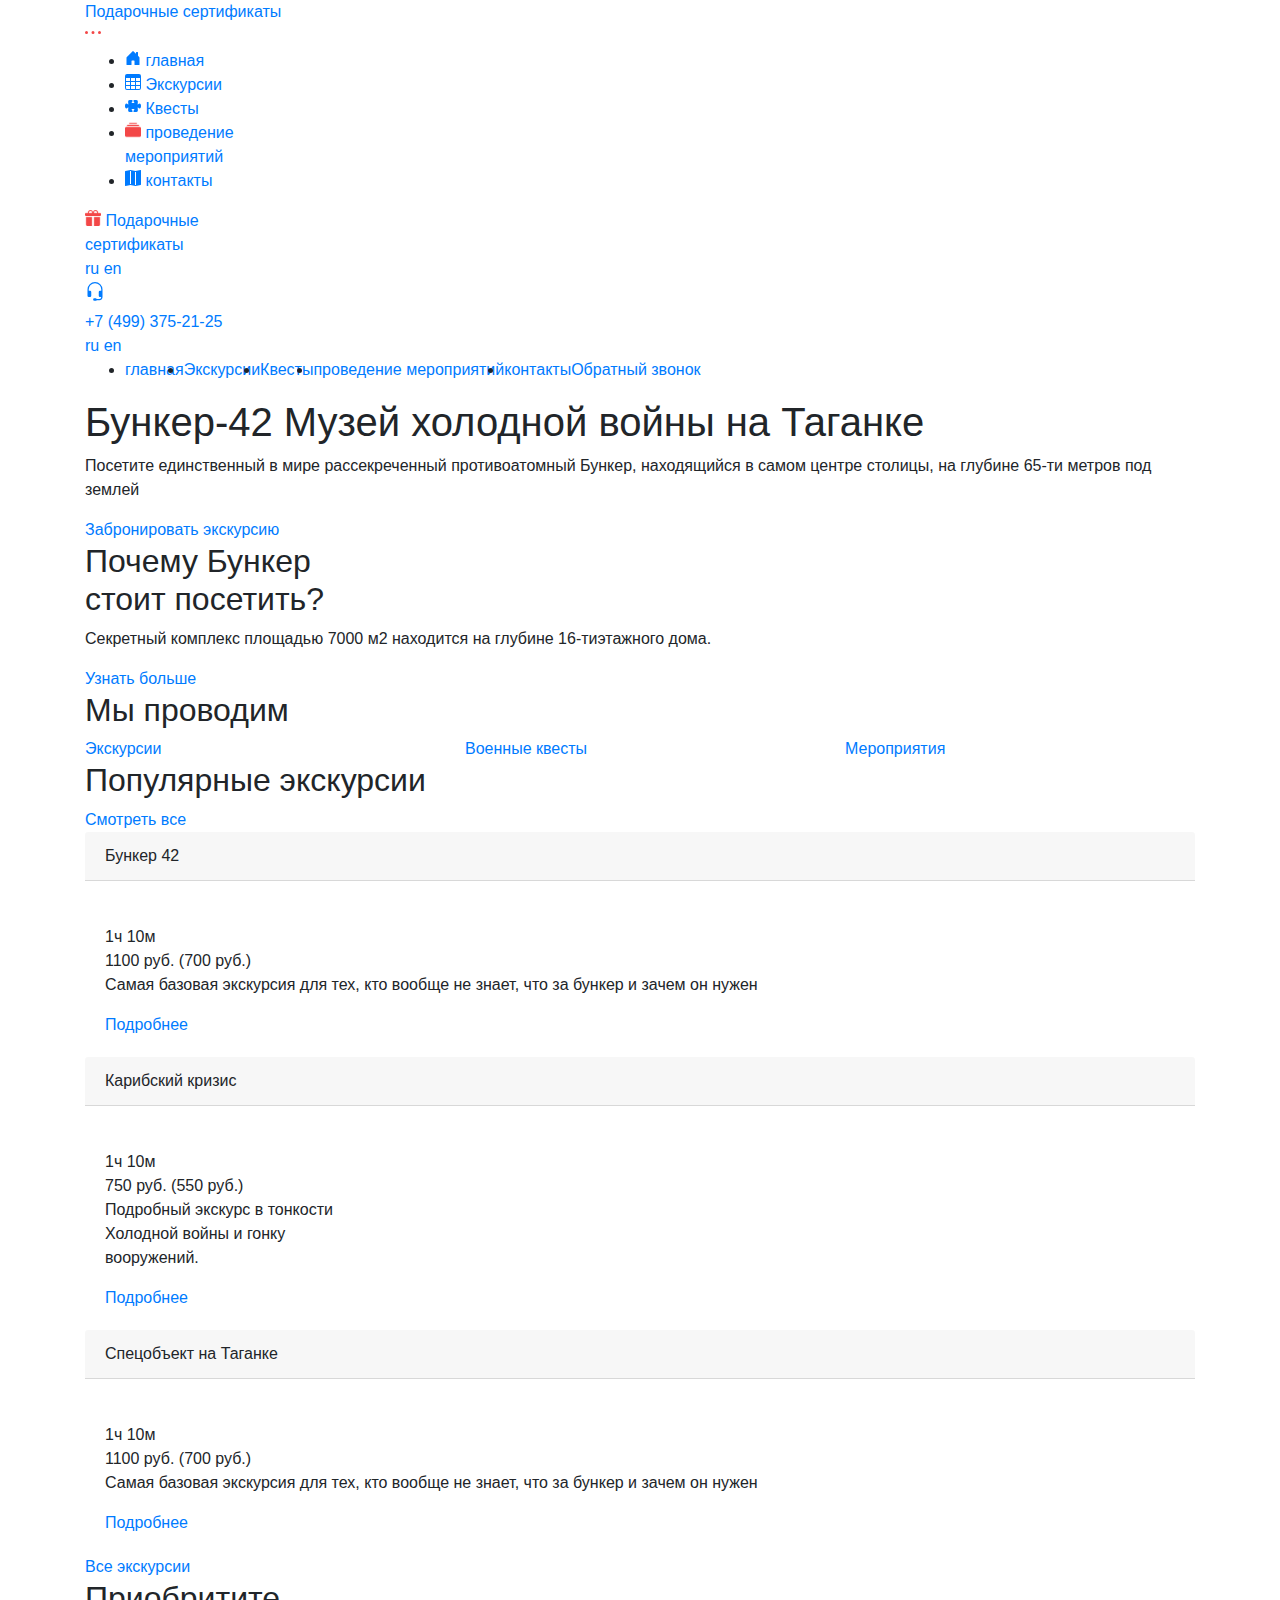
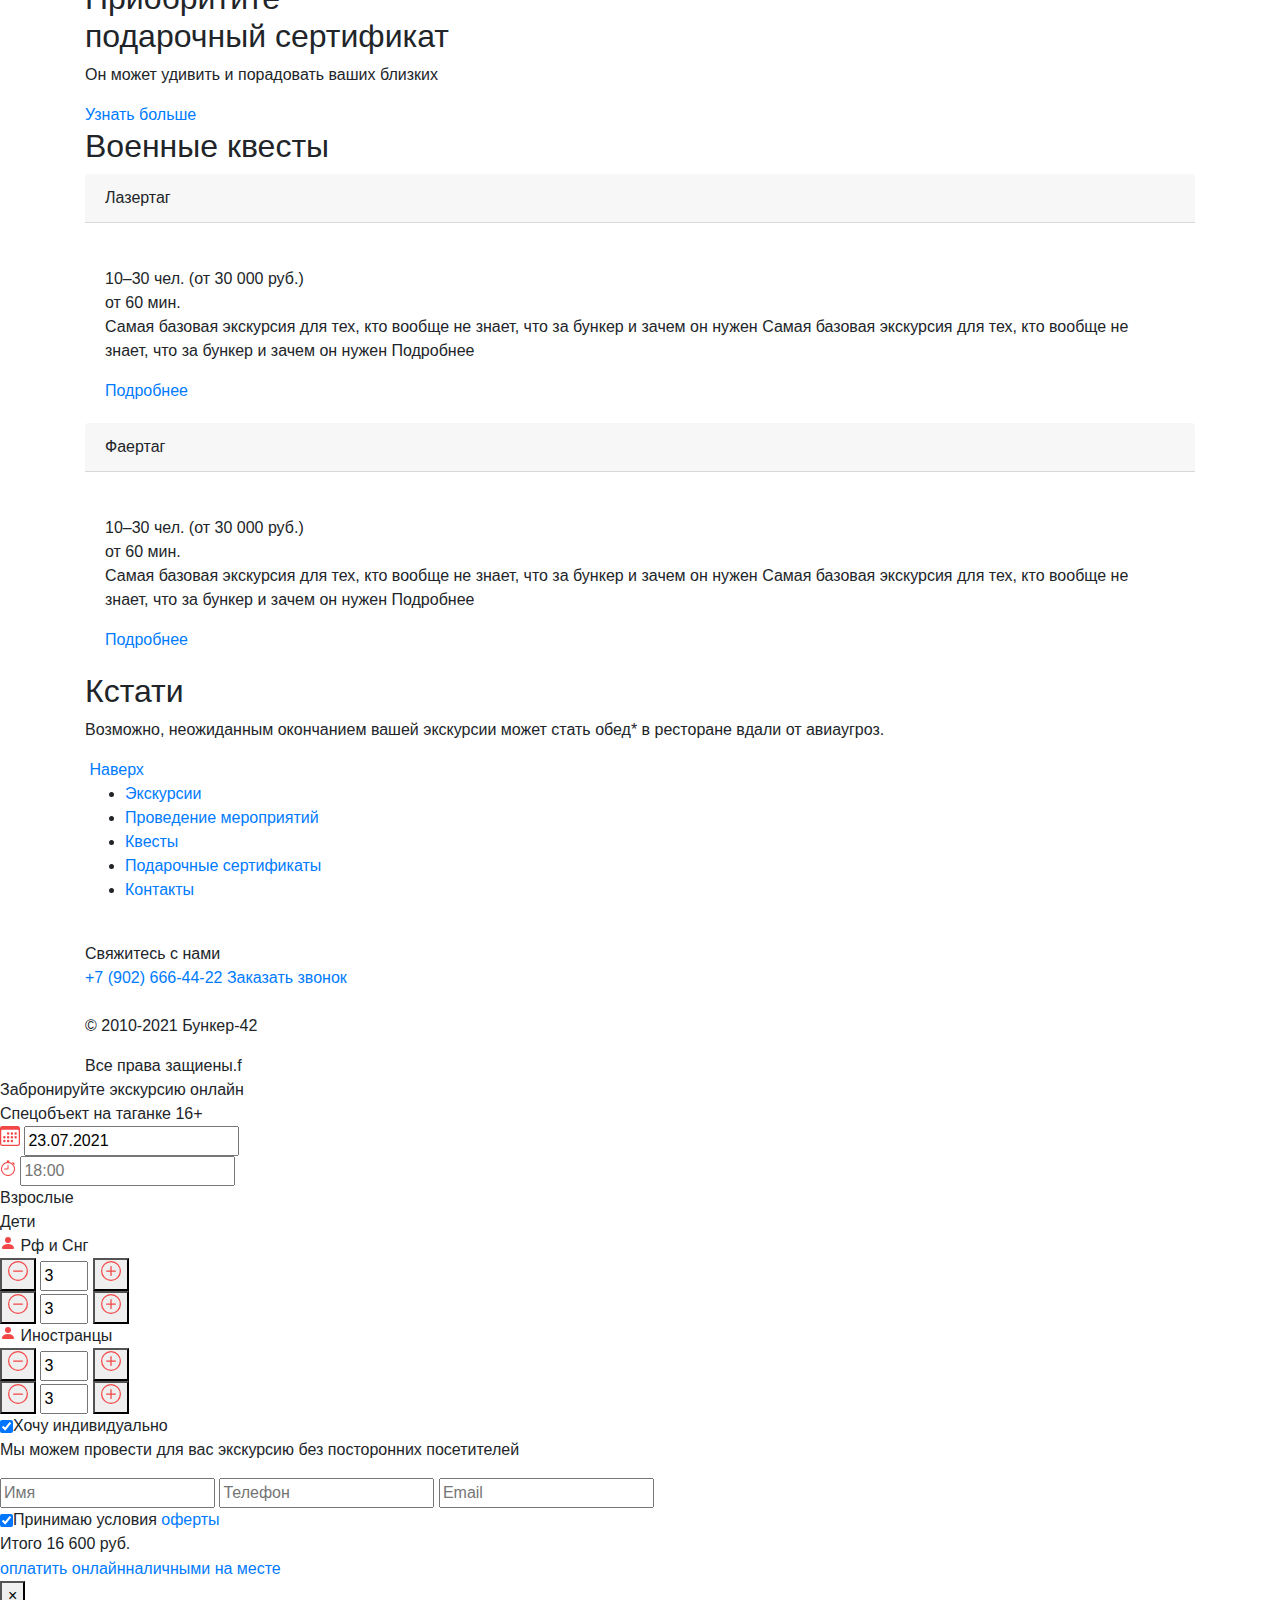
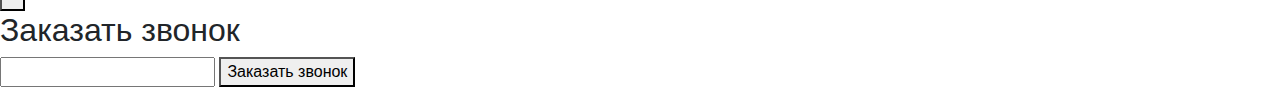
==== index.html @ a8602a24 "edit1" ====
<!doctype html>
<html lang="en">
<head>
    <meta charset="UTF-8">
    <meta name="viewport"
          content="width=device-width, user-scalable=no, initial-scale=1.0, maximum-scale=1.0, minimum-scale=1.0">
    <meta http-equiv="X-UA-Compatible" content="ie=edge">
    <title>Главная</title>
    <link rel="stylesheet" href="https://maxcdn.bootstrapcdn.com/bootstrap/4.0.0/css/bootstrap.min.css"
          integrity="sha384-Gn5384xqQ1aoWXA+058RXPxPg6fy4IWvTNh0E263XmFcJlSAwiGgFAW/dAiS6JXm" crossorigin="anonymous">
    <link rel="stylesheet" href="https://cdnjs.cloudflare.com/ajax/libs/slick-carousel/1.8.1/slick.min.css"
          integrity="sha512-yHknP1/AwR+yx26cB1y0cjvQUMvEa2PFzt1c9LlS4pRQ5NOTZFWbhBig+X9G9eYW/8m0/4OXNx8pxJ6z57x0dw=="
          crossorigin="anonymous"/>
    <link rel="stylesheet" href="https://cdnjs.cloudflare.com/ajax/libs/slick-carousel/1.8.1/slick-theme.min.css"
          integrity="sha512-17EgCFERpgZKcm0j0fEq1YCJuyAWdz9KUtv1EjVuaOz8pDnh/0nZxmU6BBXwaaxqoi9PQXnRWqlcDB027hgv9A=="
          crossorigin="anonymous"/>
    <link rel="stylesheet" href="https://cdnjs.cloudflare.com/ajax/libs/magnific-popup.js/1.0.0/magnific-popup.min.css"
          integrity="sha512-nIm/JGUwrzblLex/meoxJSPdAKQOe2bLhnrZ81g5Jbh519z8GFJIWu87WAhBH+RAyGbM4+U3S2h+kL5JoV6/wA=="
          crossorigin="anonymous"/>
    <link rel="stylesheet" href="assets/css/style.css">
    <link rel="stylesheet" href="assets/css/responsive.css">
    <link rel="preconnect" href="https://fonts.gstatic.com">
    <link href="https://fonts.googleapis.com/css2?family=Raleway:wght@200;300;400;500;600;700;800;900&display=swap"
          rel="stylesheet">
</head>
<body>
<header class="header">
    <div class="container">
        <div class="header-top">
            <a href="#" class="gift-cert">
                Подарочные сертификаты
            </a>
            <a href="#" class="logo">
                <img src="assets/images/logo.png" alt="">
            </a>
           <div class="right">
               <div class="burger-menu" id="burger-menu">
                   <div class="burger-menu_button">
                       <svg xmlns="http://www.w3.org/2000/svg" fill="#f34747" viewBox="0 0 16 16" width="16" height="18"><path d="M8 9a1.5 1.5 0 100-3 1.5 1.5 0 000 3zM1.5 9a1.5 1.5 0 100-3 1.5 1.5 0 000 3zm13 0a1.5 1.5 0 100-3 1.5 1.5 0 000 3z"></path></svg>
                   </div>
                   <nav class="burger-menu_nav">
                        <ul class="mobile-menu">
                            <li>
                                <a href="#">
                                    <svg xmlns="http://www.w3.org/2000/svg" width="16" height="16" fill="currentColor" class="bi bi-house-door-fill" viewBox="0 0 16 16">
                                        <path d="M6.5 14.5v-3.505c0-.245.25-.495.5-.495h2c.25 0 .5.25.5.5v3.5a.5.5 0 0 0 .5.5h4a.5.5 0 0 0 .5-.5v-7a.5.5 0 0 0-.146-.354L13 5.793V2.5a.5.5 0 0 0-.5-.5h-1a.5.5 0 0 0-.5.5v1.293L8.354 1.146a.5.5 0 0 0-.708 0l-6 6A.5.5 0 0 0 1.5 7.5v7a.5.5 0 0 0 .5.5h4a.5.5 0 0 0 .5-.5z"/>
                                    </svg>
                                    главная
                                </a>
                            </li>
                            <li>
                                <a href="#">
                                    <svg xmlns="http://www.w3.org/2000/svg" width="16" height="16" fill="currentColor" class="bi bi-table" viewBox="0 0 16 16">
                                        <path d="M0 2a2 2 0 0 1 2-2h12a2 2 0 0 1 2 2v12a2 2 0 0 1-2 2H2a2 2 0 0 1-2-2V2zm15 2h-4v3h4V4zm0 4h-4v3h4V8zm0 4h-4v3h3a1 1 0 0 0 1-1v-2zm-5 3v-3H6v3h4zm-5 0v-3H1v2a1 1 0 0 0 1 1h3zm-4-4h4V8H1v3zm0-4h4V4H1v3zm5-3v3h4V4H6zm4 4H6v3h4V8z"/>
                                    </svg>
                                    Экскурсии
                                </a>
                            </li>
                            <li>
                                <a href="#">
                                    <svg xmlns="http://www.w3.org/2000/svg" width="16" height="16" fill="currentColor" class="bi bi-puzzle-fill" viewBox="0 0 16 16">
                                        <path d="M3.112 3.645A1.5 1.5 0 0 1 4.605 2H7a.5.5 0 0 1 .5.5v.382c0 .696-.497 1.182-.872 1.469a.459.459 0 0 0-.115.118.113.113 0 0 0-.012.025L6.5 4.5v.003l.003.01c.004.01.014.028.036.053a.86.86 0 0 0 .27.194C7.09 4.9 7.51 5 8 5c.492 0 .912-.1 1.19-.24a.86.86 0 0 0 .271-.194.213.213 0 0 0 .036-.054l.003-.01v-.008a.112.112 0 0 0-.012-.025.459.459 0 0 0-.115-.118c-.375-.287-.872-.773-.872-1.469V2.5A.5.5 0 0 1 9 2h2.395a1.5 1.5 0 0 1 1.493 1.645L12.645 6.5h.237c.195 0 .42-.147.675-.48.21-.274.528-.52.943-.52.568 0 .947.447 1.154.862C15.877 6.807 16 7.387 16 8s-.123 1.193-.346 1.638c-.207.415-.586.862-1.154.862-.415 0-.733-.246-.943-.52-.255-.333-.48-.48-.675-.48h-.237l.243 2.855A1.5 1.5 0 0 1 11.395 14H9a.5.5 0 0 1-.5-.5v-.382c0-.696.497-1.182.872-1.469a.459.459 0 0 0 .115-.118.113.113 0 0 0 .012-.025L9.5 11.5v-.003l-.003-.01a.214.214 0 0 0-.036-.053.859.859 0 0 0-.27-.194C8.91 11.1 8.49 11 8 11c-.491 0-.912.1-1.19.24a.859.859 0 0 0-.271.194.214.214 0 0 0-.036.054l-.003.01v.002l.001.006a.113.113 0 0 0 .012.025c.016.027.05.068.115.118.375.287.872.773.872 1.469v.382a.5.5 0 0 1-.5.5H4.605a1.5 1.5 0 0 1-1.493-1.645L3.356 9.5h-.238c-.195 0-.42.147-.675.48-.21.274-.528.52-.943.52-.568 0-.947-.447-1.154-.862C.123 9.193 0 8.613 0 8s.123-1.193.346-1.638C.553 5.947.932 5.5 1.5 5.5c.415 0 .733.246.943.52.255.333.48.48.675.48h.238l-.244-2.855z"/>
                                    </svg>
                                    Квесты
                                </a>
                            </li>
                            <li>
                                <a href="#">
                                    <svg xmlns="http://www.w3.org/2000/svg" xmlns:xlink="http://www.w3.org/1999/xlink" width="16" height="16" viewBox="0 0 42 38">
                                        <image id="collection-fill" width="42" height="38" xlink:href="[data-uri]"/>
                                    </svg>
                                    проведение <br> мероприятий
                                </a>
                            </li>
                            <li>
                                <a href="#">
                                    <svg xmlns="http://www.w3.org/2000/svg" width="16" height="16" fill="currentColor" class="bi bi-map-fill" viewBox="0 0 16 16">
                                        <path fill-rule="evenodd" d="M16 .5a.5.5 0 0 0-.598-.49L10.5.99 5.598.01a.5.5 0 0 0-.196 0l-5 1A.5.5 0 0 0 0 1.5v14a.5.5 0 0 0 .598.49l4.902-.98 4.902.98a.502.502 0 0 0 .196 0l5-1A.5.5 0 0 0 16 14.5V.5zM5 14.09V1.11l.5-.1.5.1v12.98l-.402-.08a.498.498 0 0 0-.196 0L5 14.09zm5 .8V1.91l.402.08a.5.5 0 0 0 .196 0L11 1.91v12.98l-.5.1-.5-.1z"/>
                                    </svg>
                                    контакты
                                </a>
                            </li>
                        </ul>
                       <a href="#" class="gift-certificate">
                           <svg xmlns="http://www.w3.org/2000/svg" xmlns:xlink="http://www.w3.org/1999/xlink" width="16" height="16" viewBox="0 0 48 48">
                               <image id="gift-fill" width="48" height="48" xlink:href="[data-uri]"/>
                           </svg>
                           Подарочные <br> сертификаты
                       </a>
                       <div class="language">
                           <a href="#" class="active">ru</a>
                           <a href="#">en</a>
                       </div>
                   </nav>
                   <div class="burger-menu_overlay">
                   </div>
               </div>
               <a href="#" class="call">
                   <svg xmlns="http://www.w3.org/2000/svg" width="20" height="22" fill="currentColor" class="bi bi-headset" viewBox="0 0 16 16">
                       <path d="M8 1a5 5 0 0 0-5 5v1h1a1 1 0 0 1 1 1v3a1 1 0 0 1-1 1H3a1 1 0 0 1-1-1V6a6 6 0 1 1 12 0v6a2.5 2.5 0 0 1-2.5 2.5H9.366a1 1 0 0 1-.866.5h-1a1 1 0 1 1 0-2h1a1 1 0 0 1 .866.5H11.5A1.5 1.5 0 0 0 13 12h-1a1 1 0 0 1-1-1V8a1 1 0 0 1 1-1h1V6a5 5 0 0 0-5-5z"/>
                   </svg>
               </a>

           </div>
            <div class="right-pc">
                <a href="#" class="number">
                    +7 (499) 375-21-25
                </a>
                <div class="language">
                    <a href="#" class="active">ru</a>
                    <a href="#">en</a>
                </div>
            </div>
        </div>
    </div>
    <nav>
        <div class="container">
            <div class="nav-wrap d-flex">
                <ul class="nav-menu d-flex">
                    <li><a href="#"> главная</a></li>
                    <li><a href="#"> Экскурсии</a></li>
                    <li><a href="#"> Квесты</a></li>
                    <li><a href="#">  проведение мероприятий</a></li>
                    <li><a href="#">  контакты</a></li>
                </ul>
                <div class="call-me-box">
                    <a href="#callback" data-toggle="modal" class="call-me callback-popup">

                        Обратный звонок
                    </a>

                </div>
            </div>
        </div>
    </nav>
</header>
<main>
    <section id="home">
        <div class="container">
            <div class="home-box">
                <h1>
                    <span>
                        Бункер-42
                    </span>

                    Музей холодной войны на Таганке
                </h1>
                <p>Посетите единственный в мире рассекреченный противоатомный Бункер, находящийся в самом центре
                    столицы, на глубине 65-ти метров под землей
                </p>
                <a href="#booking-room" class="button popup-with-zoom-anim booking-popup">Забронировать экскурсию </a>
            </div>
        </div>
    </section>
    <section id="visiting" class="main-banner">
        <div class="container">
               <h2 class="section-title">
                   Почему Бункер <br> стоит посетить?
               </h2>
               <p>
                   Секретный комплекс площадью 7000 м2 находится на глубине 16-тиэтажного дома.
               </p>
               <a href="#">Узнать больше</a>
           </div>
        </div>
    </section>
    <section id="we-do">
        <div class="container">
            <h2 class="section-title">
                Мы проводим
            </h2>
            <div class="row">
                <div class="col-12 col-lg-4">
                    <a href="#" class="box">
                        <div class="title">
                            Экскурсии
                        </div>
                    </a>
                </div>
                <div class="col-12 col-lg-4">
                    <a href="#" class="box military-quests">
                        <div class="title">
                            Военные квесты
                        </div>
                    </a>
                </div>
                <div class="col-12 col-lg-4">
                    <a href="#" class="box meeting">
                        <div class="title">
                            Мероприятия
                        </div>
                    </a>
                </div>
            </div>
        </div>
    </section>
    <section id="popular">

        <div class="container">
            <div class="section-title-wrap">
                <h2 class="section-title">
                    Популярные экскурсии
                </h2>
                <a href="#">Смотреть все</a>
            </div>
            <div class="popular-slider">
                <div class="ex-card">
                    <div class="card-header">
                        <div class="title">Бункер 42</div>
                    </div>
                    <div class="card-body">
                        <div class="rating">
                            <img src="assets/images/star-fill.png" alt="">
                            <img src="assets/images/star-fill.png" alt="">
                            <img src="assets/images/star-fill.png" alt="">
                            <img src="assets/images/star-fill.png" alt="">
                            <img src="assets/images/star-half.png" alt="">
                        </div>
                        <div class="price-time">
                            <div class="time">1ч 10м</div>
                            <div class="price">1100 руб. (700 руб.)</div>
                        </div>
                        <p class="description">
                            Самая базовая экскурсия для тех,
                            кто вообще не знает,
                            что за бункер и зачем он нужен
                        </p>
                        <a href="#" class="more">Подробнее</a>
                    </div>
                </div>
                <div class="ex-card">
                    <div class="card-header">
                        <div class="title">Карибский кризис</div>
                    </div>
                    <div class="card-body">
                        <div class="rating">
                            <img src="assets/images/star-fill.png" alt="">
                            <img src="assets/images/star-fill.png" alt="">
                            <img src="assets/images/star-fill.png" alt="">
                            <img src="assets/images/star-half.png" alt="">
                        </div>
                        <div class="price-time">
                            <div class="time">1ч 10м</div>
                            <div class="price">750 руб. (550 руб.)</div>
                        </div>
                        <p class="description">
                            Подробный экскурс в тонкости <br> Холодной войны и гонку <br> вооружений.
                        </p>
                        <a href="#" class="more">Подробнее</a>
                    </div>
                </div>
                <div class="ex-card meetings"
                >
                    <div class="card-header">
                        <div class="title">Спецобъект на Таганке
                            </div>
                    </div>
                    <div class="card-body">
                        <div class="rating">
                            <img src="assets/images/star-fill.png" alt="">
                            <img src="assets/images/star-fill.png" alt="">
                            <img src="assets/images/star-fill.png" alt="">
                            <img src="assets/images/star-half.png" alt="">
                        </div>
                        <div class="price-time">
                            <div class="time">1ч 10м</div>
                            <div class="price">1100 руб. (700 руб.)</div>
                        </div>
                        <p class="description">
                            Самая базовая экскурсия для тех, кто вообще не знает, что за бункер и зачем он нужен
                        </p>
                        <a href="#" class="more">Подробнее</a>
                    </div>
                </div>
            </div>
            <a href="#" class="button2">Все экскурсии</a>
        </div>
    </section>
    <section id="gift-certificate" class="main-banner">
        <div class="container">
            <h2 class="section-title">
                Приобритите <br> подарочный сертификат
            </h2>
            <p>Он может удивить и порадовать ваших близких</p>
            <a href="#">Узнать больше</a>
        </div>
    </section>
    <section id="military-quests">
        <div class="container">
            <h2 class="section-title">
                Военные квесты
            </h2>
            <div class="card-row">
                <div class="ex-card">
                    <div class="card-header">
                        <div class="title">Лазертаг</div>
                    </div>
                    <div class="card-body">
                        <div class="rating">
                            <img src="assets/images/star-fill.png" alt="">
                            <img src="assets/images/star-fill.png" alt="">
                            <img src="assets/images/star-fill.png" alt="">
                            <img src="assets/images/star-fill.png" alt="">
                            <img src="assets/images/star-half.png" alt="">
                        </div>
                        <div class="price-time">
                            <div class="price">10–30 чел. (от 30 000 руб.)
                            </div>
                            <div class="time"> от 60 мин.</div>
                        </div>
                        <p class="description">
                            Самая базовая экскурсия для тех, кто вообще не знает, что за бункер и зачем он нужен Самая базовая экскурсия для тех, кто вообще не знает, что за бункер и зачем он нужен
                            Подробнее
                        </p>
                        <a href="#" class="more">Подробнее</a>
                    </div>
                </div>
                <div class="ex-card">
                    <div class="card-header firetag">
                        <div class="title">Фаертаг</div>
                    </div>
                    <div class="card-body">
                        <div class="rating">
                            <img src="assets/images/star-fill.png" alt="">
                            <img src="assets/images/star-fill.png" alt="">
                            <img src="assets/images/star-fill.png" alt="">
                            <img src="assets/images/star-fill.png" alt="">
                            <img src="assets/images/star-half.png" alt="">
                        </div>
                        <div class="price-time">
                            <div class="price">10–30 чел. (от 30 000 руб.)
                            </div>
                            <div class="time"> от 60 мин.</div>
                        </div>
                        <p class="description">
                            Самая базовая экскурсия для тех, кто вообще не знает, что за бункер и зачем он нужен Самая базовая экскурсия для тех, кто вообще не знает, что за бункер и зачем он нужен
                            Подробнее
                        </p>
                        <a href="#" class="more">Подробнее</a>
                    </div>
                </div>
            </div>
        </div>
    </section>
    <section id="by-the-way" class="main-banner">
        <div class="container">
            <div class=" banner-parallax-two"></div>
            <h2 class="section-title">
                Кстати
            </h2>
            <p>Возможно, неожиданным окончанием вашей экскурсии может стать обед*
                в ресторане вдали от авиаугроз. </p>
        </div>
    </section>
</main>

<footer>
    <div class="container">
        <div class="footer-top">
            <div class="logo-box">
                <a href="#" class="logo">
                    <img src="assets/images/footer-logo.png" alt="">
                </a>
                <a href="#" class="scrool-top">Наверх</a>
            </div>
        </div>
            <div class="footer-center">
                <ul class="footer-nav">
                    <li><a href="#">Экскурсии</a></li>
                    <li><a href="#">Проведение мероприятий</a></li>
                    <li><a href="#">Квесты</a></li>
                    <li><a href="#">Подарочные сертификаты</a></li>
                    <li><a href="#">Контакты</a></li>
                </ul>
                <div class="payments">
                    <img src="assets/images/payments.png" alt="">
                </div>
                <div class="contacts">
                    <div class="title">Свяжитесь с нами</div>
                    <div class="number-box">
                        <a href="#">+7 (902) 666-44-22</a>
                        <a href="#">Заказать звонок</a>
                    </div>
                </div>
            </div>
        <div class="copyright">
            <img src="assets/images/visota.png" alt="">
            <div class="text">
                <p>© 2010-2021 Бункер-42 </p>
                <span>Все права защиены.f</span>
            </div>
        </div>
    </div>
</footer>

<div id="booking-room" class="   white-popup-block mfp-hide">
    <div class="section-title">Забронируйте экскурсию онлайн</div>
    <div class="popup-body">
       <div class="details">
           <div class="select">
               <input class="select__input" type="hidden" name="" value="Мячково">
               <div class="select__head">Спецобъект на таганке 16+

               </div>
               <ul class="select__list" style="display: none;">
                   <li class="select__item">Спецобъект на таганке 16+
                   </li>
                   <li class="select__item">Спецобъект на таганке 16+ 2</li>
               </ul>
           </div>
           <div class="time-date">
               <div class="date-box">
                   <svg xmlns="http://www.w3.org/2000/svg" width="20" height="20" fill=" #f34747" class="bi bi-calendar3" viewBox="0 0 16 16">
                       <path d="M14 0H2a2 2 0 0 0-2 2v12a2 2 0 0 0 2 2h12a2 2 0 0 0 2-2V2a2 2 0 0 0-2-2zM1 3.857C1 3.384 1.448 3 2 3h12c.552 0 1 .384 1 .857v10.286c0 .473-.448.857-1 .857H2c-.552 0-1-.384-1-.857V3.857z"/>
                       <path d="M6.5 7a1 1 0 1 0 0-2 1 1 0 0 0 0 2zm3 0a1 1 0 1 0 0-2 1 1 0 0 0 0 2zm3 0a1 1 0 1 0 0-2 1 1 0 0 0 0 2zm-9 3a1 1 0 1 0 0-2 1 1 0 0 0 0 2zm3 0a1 1 0 1 0 0-2 1 1 0 0 0 0 2zm3 0a1 1 0 1 0 0-2 1 1 0 0 0 0 2zm3 0a1 1 0 1 0 0-2 1 1 0 0 0 0 2zm-9 3a1 1 0 1 0 0-2 1 1 0 0 0 0 2zm3 0a1 1 0 1 0 0-2 1 1 0 0 0 0 2zm3 0a1 1 0 1 0 0-2 1 1 0 0 0 0 2z"/>
                   </svg>
                   <input type='text' class='datepicker-here' value="23.07.2021" />
               </div>
               <div class="time-box">
                   <svg xmlns="http://www.w3.org/2000/svg" width="16" height="16" fill="#f34747" class="bi bi-stopwatch" viewBox="0 0 16 16">
                       <path d="M8.5 5.6a.5.5 0 1 0-1 0v2.9h-3a.5.5 0 0 0 0 1H8a.5.5 0 0 0 .5-.5V5.6z"/>
                       <path d="M6.5 1A.5.5 0 0 1 7 .5h2a.5.5 0 0 1 0 1v.57c1.36.196 2.594.78 3.584 1.64a.715.715 0 0 1 .012-.013l.354-.354-.354-.353a.5.5 0 0 1 .707-.708l1.414 1.415a.5.5 0 1 1-.707.707l-.353-.354-.354.354a.512.512 0 0 1-.013.012A7 7 0 1 1 7 2.071V1.5a.5.5 0 0 1-.5-.5zM8 3a6 6 0 1 0 .001 12A6 6 0 0 0 8 3z"/>
                   </svg>
                   <input type="text" placeholder="18:00">
               </div>
           </div>

           <div class="people">
               <div class="people-category">
                   <div class="title"></div>
                   <div class="title">Взрослые</div>
                   <div class="title">Дети</div>
               </div>
               <div class="people-box">
                   <div class="name">
                       <svg xmlns="http://www.w3.org/2000/svg" width="16" height="16" fill=" #f34747" class="bi bi-person-fill" viewBox="0 0 16 16">
                           <path d="M3 14s-1 0-1-1 1-4 6-4 6 3 6 4-1 1-1 1H3zm5-6a3 3 0 1 0 0-6 3 3 0 0 0 0 6z"/>
                       </svg>
                       Рф и Снг
                   </div>
                   <div class="quantity_inner">
                       <button class="bt_minus">
                           <svg xmlns="http://www.w3.org/2000/svg" width="20" height="20" fill="#f34747" class="bi bi-dash-circle" viewBox="0 0 16 16">
                               <path d="M8 15A7 7 0 1 1 8 1a7 7 0 0 1 0 14zm0 1A8 8 0 1 0 8 0a8 8 0 0 0 0 16z"/>
                               <path d="M4 8a.5.5 0 0 1 .5-.5h7a.5.5 0 0 1 0 1h-7A.5.5 0 0 1 4 8z"/>
                           </svg>
                       </button>
                       <input type="text" value="3" size="2" class="quantity" data-max-count="20" />
                       <button class="bt_plus">
                           <svg xmlns="http://www.w3.org/2000/svg" width="20" height="20" fill="#f34747" class="bi bi-plus-circle" viewBox="0 0 16 16">
                               <path d="M8 15A7 7 0 1 1 8 1a7 7 0 0 1 0 14zm0 1A8 8 0 1 0 8 0a8 8 0 0 0 0 16z"/>
                               <path d="M8 4a.5.5 0 0 1 .5.5v3h3a.5.5 0 0 1 0 1h-3v3a.5.5 0 0 1-1 0v-3h-3a.5.5 0 0 1 0-1h3v-3A.5.5 0 0 1 8 4z"/>
                           </svg>
                       </button>
                   </div>
                   <div class="quantity_inner">
                       <button class="bt_minus">
                           <svg xmlns="http://www.w3.org/2000/svg" width="20" height="20" fill="#f34747" class="bi bi-dash-circle" viewBox="0 0 16 16">
                               <path d="M8 15A7 7 0 1 1 8 1a7 7 0 0 1 0 14zm0 1A8 8 0 1 0 8 0a8 8 0 0 0 0 16z"/>
                               <path d="M4 8a.5.5 0 0 1 .5-.5h7a.5.5 0 0 1 0 1h-7A.5.5 0 0 1 4 8z"/>
                           </svg>
                       </button>
                       <input type="text" value="3" size="2" class="quantity" data-max-count="20" />
                       <button class="bt_plus">
                           <svg xmlns="http://www.w3.org/2000/svg" width="20" height="20" fill="#f34747" class="bi bi-plus-circle" viewBox="0 0 16 16">
                               <path d="M8 15A7 7 0 1 1 8 1a7 7 0 0 1 0 14zm0 1A8 8 0 1 0 8 0a8 8 0 0 0 0 16z"/>
                               <path d="M8 4a.5.5 0 0 1 .5.5v3h3a.5.5 0 0 1 0 1h-3v3a.5.5 0 0 1-1 0v-3h-3a.5.5 0 0 1 0-1h3v-3A.5.5 0 0 1 8 4z"/>
                           </svg>
                       </button>
                   </div>
               </div>
               <div class="people-box">
                   <div class="name">
                       <svg xmlns="http://www.w3.org/2000/svg" width="16" height="16" fill=" #f34747" class="bi bi-person-fill" viewBox="0 0 16 16">
                           <path d="M3 14s-1 0-1-1 1-4 6-4 6 3 6 4-1 1-1 1H3zm5-6a3 3 0 1 0 0-6 3 3 0 0 0 0 6z"/>
                       </svg>
                       Иностранцы
                   </div>
                   <div class="quantity_inner">
                       <button class="bt_minus">
                           <svg xmlns="http://www.w3.org/2000/svg" width="20" height="20" fill="#f34747" class="bi bi-dash-circle" viewBox="0 0 16 16">
                               <path d="M8 15A7 7 0 1 1 8 1a7 7 0 0 1 0 14zm0 1A8 8 0 1 0 8 0a8 8 0 0 0 0 16z"/>
                               <path d="M4 8a.5.5 0 0 1 .5-.5h7a.5.5 0 0 1 0 1h-7A.5.5 0 0 1 4 8z"/>
                           </svg>
                       </button>
                       <input type="text" value="3" size="2" class="quantity" data-max-count="20" />
                       <button class="bt_plus">
                           <svg xmlns="http://www.w3.org/2000/svg" width="20" height="20" fill="#f34747" class="bi bi-plus-circle" viewBox="0 0 16 16">
                               <path d="M8 15A7 7 0 1 1 8 1a7 7 0 0 1 0 14zm0 1A8 8 0 1 0 8 0a8 8 0 0 0 0 16z"/>
                               <path d="M8 4a.5.5 0 0 1 .5.5v3h3a.5.5 0 0 1 0 1h-3v3a.5.5 0 0 1-1 0v-3h-3a.5.5 0 0 1 0-1h3v-3A.5.5 0 0 1 8 4z"/>
                           </svg>
                       </button>
                   </div>
                   <div class="quantity_inner">
                       <button class="bt_minus">
                           <svg xmlns="http://www.w3.org/2000/svg" width="20" height="20" fill="#f34747" class="bi bi-dash-circle" viewBox="0 0 16 16">
                               <path d="M8 15A7 7 0 1 1 8 1a7 7 0 0 1 0 14zm0 1A8 8 0 1 0 8 0a8 8 0 0 0 0 16z"/>
                               <path d="M4 8a.5.5 0 0 1 .5-.5h7a.5.5 0 0 1 0 1h-7A.5.5 0 0 1 4 8z"/>
                           </svg>
                       </button>
                       <input type="text" value="3" size="2" class="quantity" data-max-count="20" />
                       <button class="bt_plus">
                           <svg xmlns="http://www.w3.org/2000/svg" width="20" height="20" fill="#f34747" class="bi bi-plus-circle" viewBox="0 0 16 16">
                               <path d="M8 15A7 7 0 1 1 8 1a7 7 0 0 1 0 14zm0 1A8 8 0 1 0 8 0a8 8 0 0 0 0 16z"/>
                               <path d="M8 4a.5.5 0 0 1 .5.5v3h3a.5.5 0 0 1 0 1h-3v3a.5.5 0 0 1-1 0v-3h-3a.5.5 0 0 1 0-1h3v-3A.5.5 0 0 1 8 4z"/>
                           </svg>
                       </button>
                   </div>
               </div>
           </div>
           <div class="individual">
               <div class="checkbox-wrap d-flex align-items-center">
                   <input type="checkbox" id="check1" class="checkbox" checked>
                   <span class="checkbox-toggle">
                                            </span>
                    <div class="label">Хочу индивидуально</div>
               </div>
               <p class="subtitle">Мы можем провести для вас экскурсию без посторонних посетителей</p>
           </div>
       </div>
        <div class="contacts">
            <form action="">
                <input class="contacts_input" type="text" name="name" placeholder="Имя">
                <input class="contacts_input" type="tel" name="name" placeholder="Телефон">
                <input class="contacts_input" type="email" name="name" placeholder="Email">
                <div class="individual  checkbox-box">
                    <div class="checkbox-wrap d-flex align-items-center">
                        <input type="checkbox" id="check2" class="checkbox" checked>
                        <span class="checkbox-toggle">
                                            </span>
                        <div class="label">Принимаю условия <a href="#">оферты</a></div>
                    </div>
                </div>
                <div class="price">
                    Итого <span>16 600</span> руб.
                </div>
                <div class="btn-group">
                    <a href="#" class="button">оплатить онлайн</a>
                    <a href="#" class="button">наличными на месте</a>
                </div>
            </form>
        </div>

    </div>
    <button title="Close (Esc)" type="button" class="mfp-close">×</button>
    <div class="after"></div>
</div>
<div id="callback" class="callback-form">
    <h2 class="section-title">Заказать звонок</h2>
    <form action=""><input type="tel" placeholder="">
        <button class="button">Заказать звонок</button></form>
</div>
<script src="https://code.jquery.com/jquery-3.6.0.js" integrity="sha256-H+K7U5CnXl1h5ywQfKtSj8PCmoN9aaq30gDh27Xc0jk="
        crossorigin="anonymous"></script>
<script src="assets/js/universal-parallax.min.js"></script>
<script src="https://cdnjs.cloudflare.com/ajax/libs/magnific-popup.js/1.0.0/jquery.magnific-popup.min.js"
        integrity="sha512-+m6t3R87+6LdtYiCzRhC5+E0l4VQ9qIT1H9+t1wmHkMJvvUQNI5MKKb7b08WL4Kgp9K0IBgHDSLCRJk05cFUYg=="
        crossorigin="anonymous"></script>
<script src="https://cdnjs.cloudflare.com/ajax/libs/slick-carousel/1.8.1/slick.min.js"
        integrity="sha512-XtmMtDEcNz2j7ekrtHvOVR4iwwaD6o/FUJe6+Zq+HgcCsk3kj4uSQQR8weQ2QVj1o0Pk6PwYLohm206ZzNfubg=="
        crossorigin="anonymous"></script>
<script src="assets/js/script.js"></script>
</body>
</html>
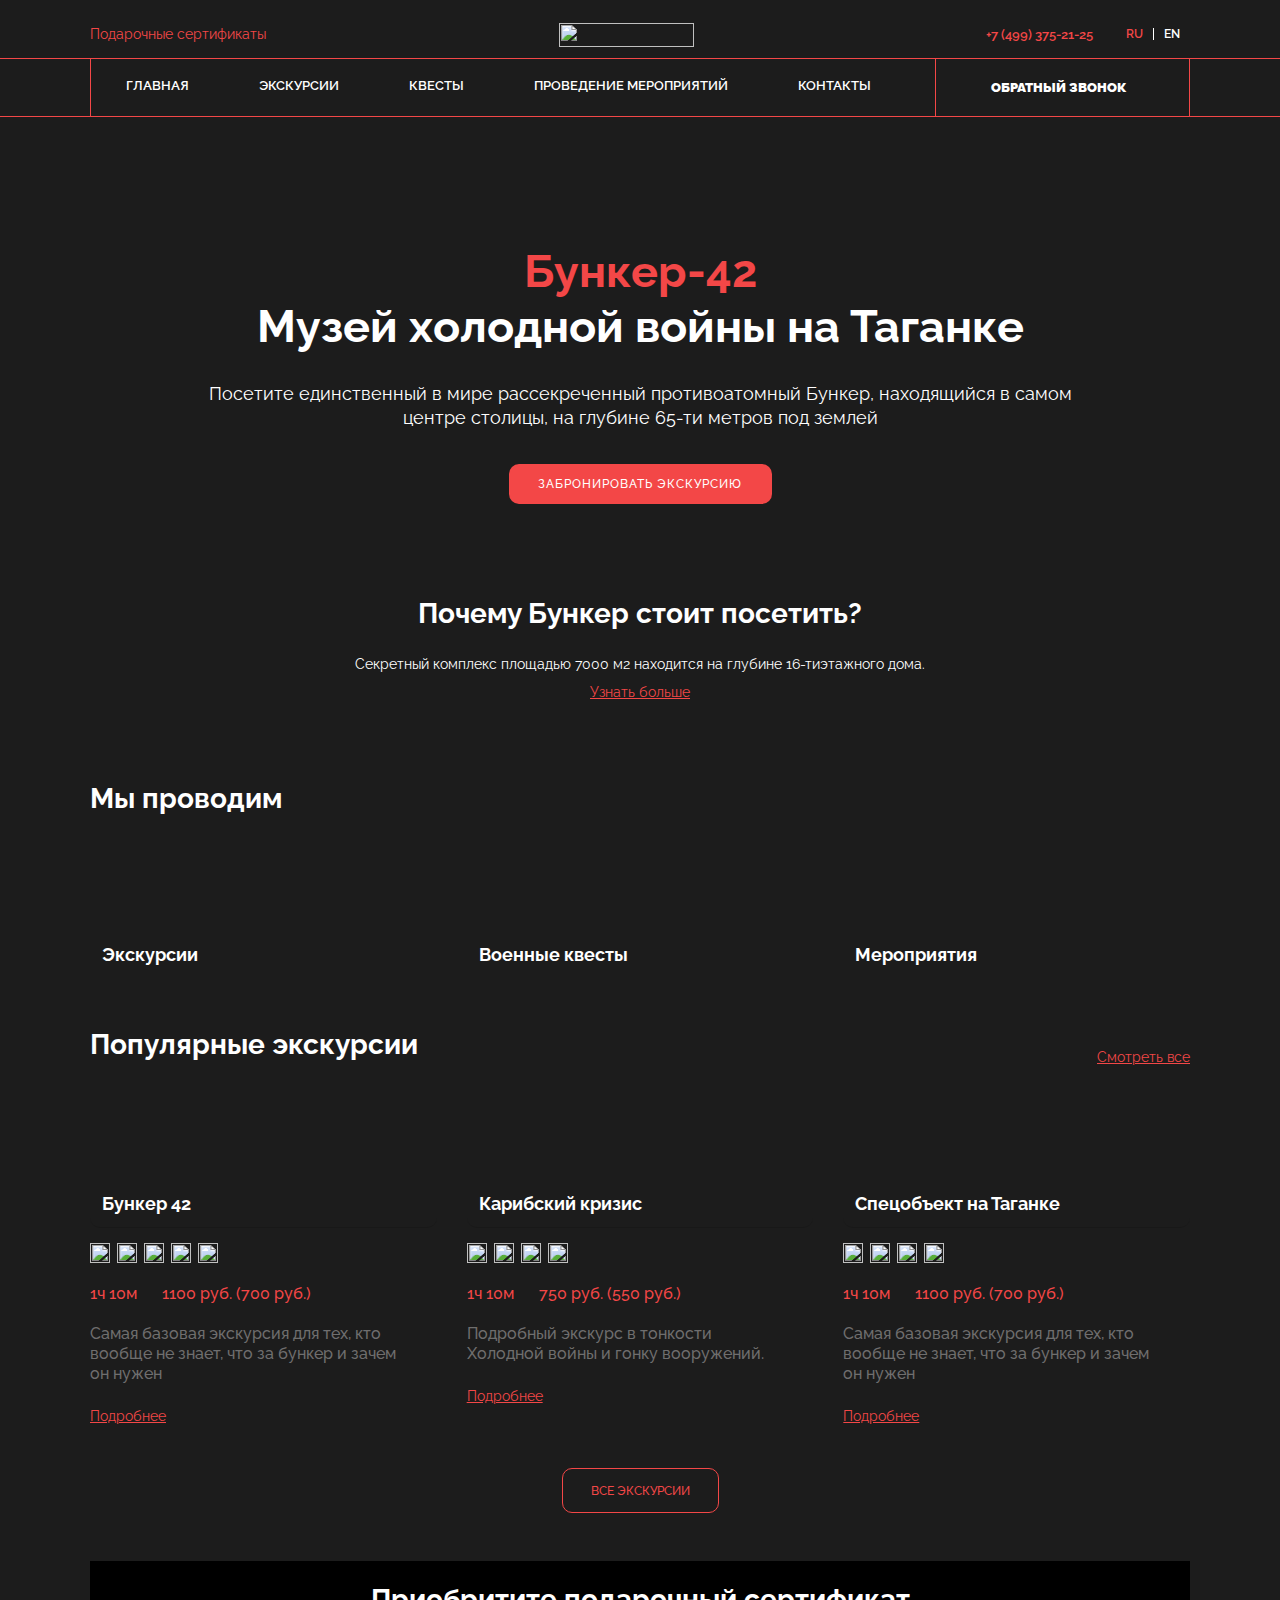
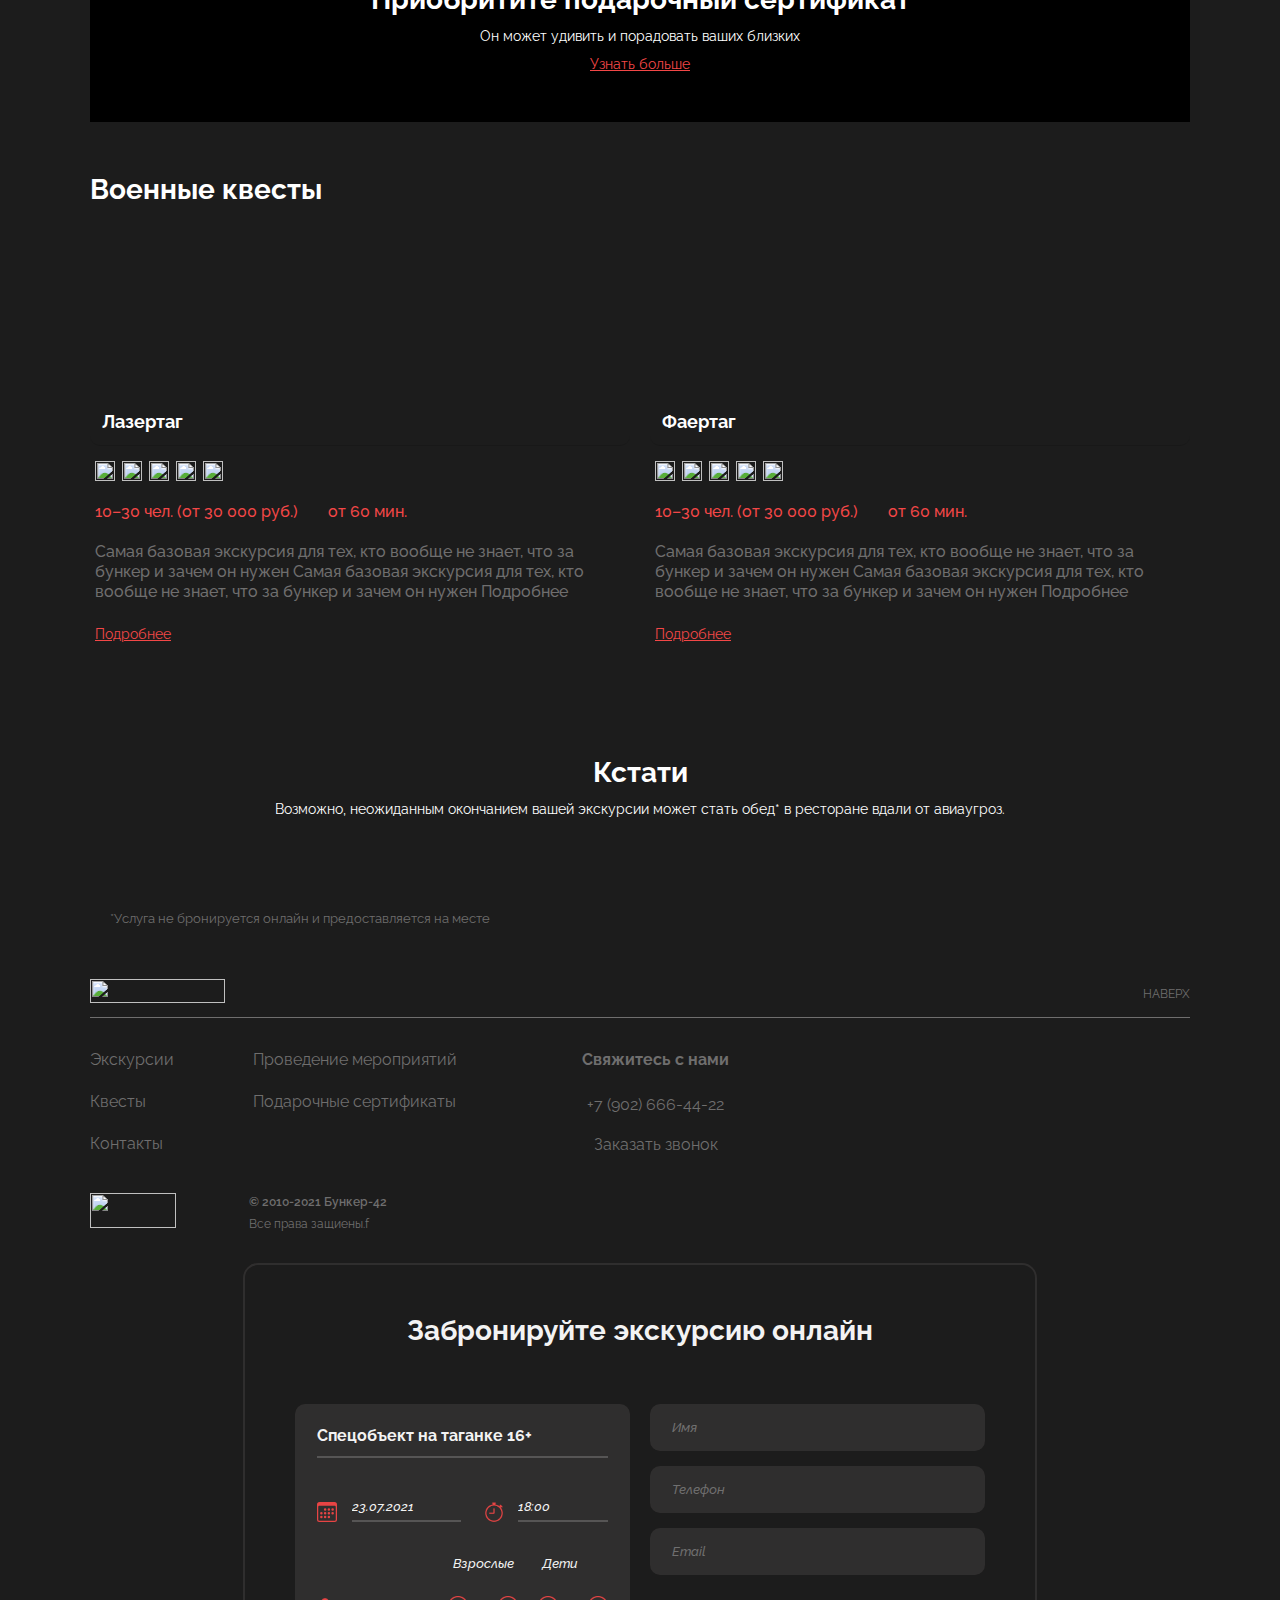
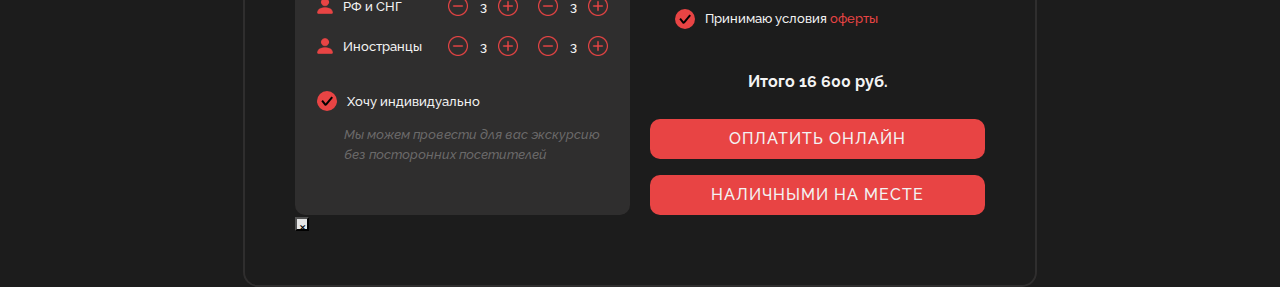
==== commit cbfb85f0: "edit5" ====
--- a/index.html
+++ b/index.html
@@ -36,46 +36,48 @@
            <div class="right">
                <div class="burger-menu" id="burger-menu">
                    <div class="burger-menu_button">
-                       <svg xmlns="http://www.w3.org/2000/svg" fill="#f34747" viewBox="0 0 16 16" width="16" height="18"><path d="M8 9a1.5 1.5 0 100-3 1.5 1.5 0 000 3zM1.5 9a1.5 1.5 0 100-3 1.5 1.5 0 000 3zm13 0a1.5 1.5 0 100-3 1.5 1.5 0 000 3z"></path></svg>
+                       <svg xmlns="http://www.w3.org/2000/svg" xmlns:xlink="http://www.w3.org/1999/xlink" width="5" height="20" viewBox="0 0 14 58">
+                           <image id="three-dots-vertical" width="14" height="58" xlink:href="[data-uri]"/>
+                       </svg>
                    </div>
                    <nav class="burger-menu_nav">
                         <ul class="mobile-menu">
                             <li>
                                 <a href="#">
-                                    <svg xmlns="http://www.w3.org/2000/svg" width="16" height="16" fill="currentColor" class="bi bi-house-door-fill" viewBox="0 0 16 16">
-                                        <path d="M6.5 14.5v-3.505c0-.245.25-.495.5-.495h2c.25 0 .5.25.5.5v3.5a.5.5 0 0 0 .5.5h4a.5.5 0 0 0 .5-.5v-7a.5.5 0 0 0-.146-.354L13 5.793V2.5a.5.5 0 0 0-.5-.5h-1a.5.5 0 0 0-.5.5v1.293L8.354 1.146a.5.5 0 0 0-.708 0l-6 6A.5.5 0 0 0 1.5 7.5v7a.5.5 0 0 0 .5.5h4a.5.5 0 0 0 .5-.5z"/>
+                                    <svg xmlns="http://www.w3.org/2000/svg" xmlns:xlink="http://www.w3.org/1999/xlink" width="12" height="13" viewBox="0 0 36 38">
+                                        <image id="house-door-fill" width="36" height="38" xlink:href="[data-uri]"/>
                                     </svg>
                                     главная
                                 </a>
                             </li>
                             <li>
                                 <a href="#">
-                                    <svg xmlns="http://www.w3.org/2000/svg" width="16" height="16" fill="currentColor" class="bi bi-table" viewBox="0 0 16 16">
-                                        <path d="M0 2a2 2 0 0 1 2-2h12a2 2 0 0 1 2 2v12a2 2 0 0 1-2 2H2a2 2 0 0 1-2-2V2zm15 2h-4v3h4V4zm0 4h-4v3h4V8zm0 4h-4v3h3a1 1 0 0 0 1-1v-2zm-5 3v-3H6v3h4zm-5 0v-3H1v2a1 1 0 0 0 1 1h3zm-4-4h4V8H1v3zm0-4h4V4H1v3zm5-3v3h4V4H6zm4 4H6v3h4V8z"/>
+                                    <svg xmlns="http://www.w3.org/2000/svg" xmlns:xlink="http://www.w3.org/1999/xlink" width="14" height="14" viewBox="0 0 42 42">
+                                        <image id="table" width="42" height="42" xlink:href="[data-uri]"/>
                                     </svg>
                                     Экскурсии
                                 </a>
                             </li>
                             <li>
                                 <a href="#">
-                                    <svg xmlns="http://www.w3.org/2000/svg" width="16" height="16" fill="currentColor" class="bi bi-puzzle-fill" viewBox="0 0 16 16">
-                                        <path d="M3.112 3.645A1.5 1.5 0 0 1 4.605 2H7a.5.5 0 0 1 .5.5v.382c0 .696-.497 1.182-.872 1.469a.459.459 0 0 0-.115.118.113.113 0 0 0-.012.025L6.5 4.5v.003l.003.01c.004.01.014.028.036.053a.86.86 0 0 0 .27.194C7.09 4.9 7.51 5 8 5c.492 0 .912-.1 1.19-.24a.86.86 0 0 0 .271-.194.213.213 0 0 0 .036-.054l.003-.01v-.008a.112.112 0 0 0-.012-.025.459.459 0 0 0-.115-.118c-.375-.287-.872-.773-.872-1.469V2.5A.5.5 0 0 1 9 2h2.395a1.5 1.5 0 0 1 1.493 1.645L12.645 6.5h.237c.195 0 .42-.147.675-.48.21-.274.528-.52.943-.52.568 0 .947.447 1.154.862C15.877 6.807 16 7.387 16 8s-.123 1.193-.346 1.638c-.207.415-.586.862-1.154.862-.415 0-.733-.246-.943-.52-.255-.333-.48-.48-.675-.48h-.237l.243 2.855A1.5 1.5 0 0 1 11.395 14H9a.5.5 0 0 1-.5-.5v-.382c0-.696.497-1.182.872-1.469a.459.459 0 0 0 .115-.118.113.113 0 0 0 .012-.025L9.5 11.5v-.003l-.003-.01a.214.214 0 0 0-.036-.053.859.859 0 0 0-.27-.194C8.91 11.1 8.49 11 8 11c-.491 0-.912.1-1.19.24a.859.859 0 0 0-.271.194.214.214 0 0 0-.036.054l-.003.01v.002l.001.006a.113.113 0 0 0 .012.025c.016.027.05.068.115.118.375.287.872.773.872 1.469v.382a.5.5 0 0 1-.5.5H4.605a1.5 1.5 0 0 1-1.493-1.645L3.356 9.5h-.238c-.195 0-.42.147-.675.48-.21.274-.528.52-.943.52-.568 0-.947-.447-1.154-.862C.123 9.193 0 8.613 0 8s.123-1.193.346-1.638C.553 5.947.932 5.5 1.5 5.5c.415 0 .733.246.943.52.255.333.48.48.675.48h.238l-.244-2.855z"/>
+                                    <svg xmlns="http://www.w3.org/2000/svg" xmlns:xlink="http://www.w3.org/1999/xlink" width="14" height="14" viewBox="0 0 40 40">
+                                        <image id="puzzle-fill" width="40" height="40" xlink:href="[data-uri]"/>
                                     </svg>
                                     Квесты
                                 </a>
                             </li>
                             <li>
                                 <a href="#">
-                                    <svg xmlns="http://www.w3.org/2000/svg" xmlns:xlink="http://www.w3.org/1999/xlink" width="16" height="16" viewBox="0 0 42 38">
-                                        <image id="collection-fill" width="42" height="38" xlink:href="[data-uri]"/>
+                                    <svg xmlns="http://www.w3.org/2000/svg" xmlns:xlink="http://www.w3.org/1999/xlink" width="14" height="13" viewBox="0 0 42 38">
+                                        <image id="collection-fill" width="42" height="38" xlink:href="[data-uri]"/>
                                     </svg>
                                     проведение <br> мероприятий
                                 </a>
                             </li>
                             <li>
                                 <a href="#">
-                                    <svg xmlns="http://www.w3.org/2000/svg" width="16" height="16" fill="currentColor" class="bi bi-map-fill" viewBox="0 0 16 16">
-                                        <path fill-rule="evenodd" d="M16 .5a.5.5 0 0 0-.598-.49L10.5.99 5.598.01a.5.5 0 0 0-.196 0l-5 1A.5.5 0 0 0 0 1.5v14a.5.5 0 0 0 .598.49l4.902-.98 4.902.98a.502.502 0 0 0 .196 0l5-1A.5.5 0 0 0 16 14.5V.5zM5 14.09V1.11l.5-.1.5.1v12.98l-.402-.08a.498.498 0 0 0-.196 0L5 14.09zm5 .8V1.91l.402.08a.5.5 0 0 0 .196 0L11 1.91v12.98l-.5.1-.5-.1z"/>
+                                    <svg xmlns="http://www.w3.org/2000/svg" xmlns:xlink="http://www.w3.org/1999/xlink" width="14" height="14" viewBox="0 0 42 42">
+                                        <image id="map-fill" width="42" height="42" xlink:href="[data-uri]"/>
                                     </svg>
                                     контакты
                                 </a>
@@ -92,12 +94,10 @@
                            <a href="#">en</a>
                        </div>
                    </nav>
-                   <div class="burger-menu_overlay">
-                   </div>
                </div>
                <a href="#" class="call">
-                   <svg xmlns="http://www.w3.org/2000/svg" width="20" height="22" fill="currentColor" class="bi bi-headset" viewBox="0 0 16 16">
-                       <path d="M8 1a5 5 0 0 0-5 5v1h1a1 1 0 0 1 1 1v3a1 1 0 0 1-1 1H3a1 1 0 0 1-1-1V6a6 6 0 1 1 12 0v6a2.5 2.5 0 0 1-2.5 2.5H9.366a1 1 0 0 1-.866.5h-1a1 1 0 1 1 0-2h1a1 1 0 0 1 .866.5H11.5A1.5 1.5 0 0 0 13 12h-1a1 1 0 0 1-1-1V8a1 1 0 0 1 1-1h1V6a5 5 0 0 0-5-5z"/>
+                   <svg xmlns="http://www.w3.org/2000/svg" xmlns:xlink="http://www.w3.org/1999/xlink" width="18" height="23" viewBox="0 0 55 68">
+                       <image id="headset" width="55" height="68" xlink:href="[data-uri]"/>
                    </svg>
                </a>
 
@@ -417,9 +417,8 @@
                    <input type='text' class='datepicker-here' value="23.07.2021" />
                </div>
                <div class="time-box">
-                   <svg xmlns="http://www.w3.org/2000/svg" width="16" height="16" fill="#f34747" class="bi bi-stopwatch" viewBox="0 0 16 16">
-                       <path d="M8.5 5.6a.5.5 0 1 0-1 0v2.9h-3a.5.5 0 0 0 0 1H8a.5.5 0 0 0 .5-.5V5.6z"/>
-                       <path d="M6.5 1A.5.5 0 0 1 7 .5h2a.5.5 0 0 1 0 1v.57c1.36.196 2.594.78 3.584 1.64a.715.715 0 0 1 .012-.013l.354-.354-.354-.353a.5.5 0 0 1 .707-.708l1.414 1.415a.5.5 0 1 1-.707.707l-.353-.354-.354.354a.512.512 0 0 1-.013.012A7 7 0 1 1 7 2.071V1.5a.5.5 0 0 1-.5-.5zM8 3a6 6 0 1 0 .001 12A6 6 0 0 0 8 3z"/>
+                   <svg xmlns="http://www.w3.org/2000/svg" xmlns:xlink="http://www.w3.org/1999/xlink" width="18" height="20" viewBox="0 0 54 59">
+                       <image id="stopwatch" width="54" height="59" xlink:href="[data-uri]"/>
                    </svg>
                    <input type="text" placeholder="18:00">
                </div>
@@ -433,76 +432,68 @@
                </div>
                <div class="people-box">
                    <div class="name">
-                       <svg xmlns="http://www.w3.org/2000/svg" width="16" height="16" fill=" #f34747" class="bi bi-person-fill" viewBox="0 0 16 16">
-                           <path d="M3 14s-1 0-1-1 1-4 6-4 6 3 6 4-1 1-1 1H3zm5-6a3 3 0 1 0 0-6 3 3 0 0 0 0 6z"/>
+                       <svg xmlns="http://www.w3.org/2000/svg" xmlns:xlink="http://www.w3.org/1999/xlink" width="16" height="16" viewBox="0 0 46 46">
+                           <image id="person-fill" width="46" height="46" xlink:href="[data-uri]"/>
                        </svg>
-                       Рф и Снг
+                       РФ и СНГ
                    </div>
                    <div class="quantity_inner">
                        <button class="bt_minus">
-                           <svg xmlns="http://www.w3.org/2000/svg" width="20" height="20" fill="#f34747" class="bi bi-dash-circle" viewBox="0 0 16 16">
-                               <path d="M8 15A7 7 0 1 1 8 1a7 7 0 0 1 0 14zm0 1A8 8 0 1 0 8 0a8 8 0 0 0 0 16z"/>
-                               <path d="M4 8a.5.5 0 0 1 .5-.5h7a.5.5 0 0 1 0 1h-7A.5.5 0 0 1 4 8z"/>
+                           <svg xmlns="http://www.w3.org/2000/svg" xmlns:xlink="http://www.w3.org/1999/xlink" width="20" height="20" viewBox="0 0 60 60">
+                               <image id="dash-circle" width="60" height="60" xlink:href="[data-uri]"/>
                            </svg>
                        </button>
                        <input type="text" value="3" size="2" class="quantity" data-max-count="20" />
                        <button class="bt_plus">
-                           <svg xmlns="http://www.w3.org/2000/svg" width="20" height="20" fill="#f34747" class="bi bi-plus-circle" viewBox="0 0 16 16">
-                               <path d="M8 15A7 7 0 1 1 8 1a7 7 0 0 1 0 14zm0 1A8 8 0 1 0 8 0a8 8 0 0 0 0 16z"/>
-                               <path d="M8 4a.5.5 0 0 1 .5.5v3h3a.5.5 0 0 1 0 1h-3v3a.5.5 0 0 1-1 0v-3h-3a.5.5 0 0 1 0-1h3v-3A.5.5 0 0 1 8 4z"/>
+                           <svg xmlns="http://www.w3.org/2000/svg" xmlns:xlink="http://www.w3.org/1999/xlink" width="20" height="20" viewBox="0 0 60 60">
+                               <image id="plus-circle" width="60" height="60" xlink:href="[data-uri]"/>
                            </svg>
                        </button>
                    </div>
                    <div class="quantity_inner">
                        <button class="bt_minus">
-                           <svg xmlns="http://www.w3.org/2000/svg" width="20" height="20" fill="#f34747" class="bi bi-dash-circle" viewBox="0 0 16 16">
-                               <path d="M8 15A7 7 0 1 1 8 1a7 7 0 0 1 0 14zm0 1A8 8 0 1 0 8 0a8 8 0 0 0 0 16z"/>
-                               <path d="M4 8a.5.5 0 0 1 .5-.5h7a.5.5 0 0 1 0 1h-7A.5.5 0 0 1 4 8z"/>
+                           <svg xmlns="http://www.w3.org/2000/svg" xmlns:xlink="http://www.w3.org/1999/xlink" width="20" height="20" viewBox="0 0 60 60">
+                               <image id="dash-circle" width="60" height="60" xlink:href="[data-uri]"/>
                            </svg>
                        </button>
                        <input type="text" value="3" size="2" class="quantity" data-max-count="20" />
                        <button class="bt_plus">
-                           <svg xmlns="http://www.w3.org/2000/svg" width="20" height="20" fill="#f34747" class="bi bi-plus-circle" viewBox="0 0 16 16">
-                               <path d="M8 15A7 7 0 1 1 8 1a7 7 0 0 1 0 14zm0 1A8 8 0 1 0 8 0a8 8 0 0 0 0 16z"/>
-                               <path d="M8 4a.5.5 0 0 1 .5.5v3h3a.5.5 0 0 1 0 1h-3v3a.5.5 0 0 1-1 0v-3h-3a.5.5 0 0 1 0-1h3v-3A.5.5 0 0 1 8 4z"/>
+                           <svg xmlns="http://www.w3.org/2000/svg" xmlns:xlink="http://www.w3.org/1999/xlink" width="20" height="20" viewBox="0 0 60 60">
+                               <image id="plus-circle" width="60" height="60" xlink:href="[data-uri]"/>
                            </svg>
                        </button>
                    </div>
                </div>
                <div class="people-box">
                    <div class="name">
-                       <svg xmlns="http://www.w3.org/2000/svg" width="16" height="16" fill=" #f34747" class="bi bi-person-fill" viewBox="0 0 16 16">
-                           <path d="M3 14s-1 0-1-1 1-4 6-4 6 3 6 4-1 1-1 1H3zm5-6a3 3 0 1 0 0-6 3 3 0 0 0 0 6z"/>
+                       <svg xmlns="http://www.w3.org/2000/svg" xmlns:xlink="http://www.w3.org/1999/xlink" width="16" height="16" viewBox="0 0 46 46">
+                           <image id="person-fill" width="46" height="46" xlink:href="[data-uri]"/>
                        </svg>
                        Иностранцы
                    </div>
                    <div class="quantity_inner">
                        <button class="bt_minus">
-                           <svg xmlns="http://www.w3.org/2000/svg" width="20" height="20" fill="#f34747" class="bi bi-dash-circle" viewBox="0 0 16 16">
-                               <path d="M8 15A7 7 0 1 1 8 1a7 7 0 0 1 0 14zm0 1A8 8 0 1 0 8 0a8 8 0 0 0 0 16z"/>
-                               <path d="M4 8a.5.5 0 0 1 .5-.5h7a.5.5 0 0 1 0 1h-7A.5.5 0 0 1 4 8z"/>
+                           <svg xmlns="http://www.w3.org/2000/svg" xmlns:xlink="http://www.w3.org/1999/xlink" width="20" height="20" viewBox="0 0 60 60">
+                               <image id="dash-circle" width="60" height="60" xlink:href="[data-uri]"/>
                            </svg>
                        </button>
                        <input type="text" value="3" size="2" class="quantity" data-max-count="20" />
                        <button class="bt_plus">
-                           <svg xmlns="http://www.w3.org/2000/svg" width="20" height="20" fill="#f34747" class="bi bi-plus-circle" viewBox="0 0 16 16">
-                               <path d="M8 15A7 7 0 1 1 8 1a7 7 0 0 1 0 14zm0 1A8 8 0 1 0 8 0a8 8 0 0 0 0 16z"/>
-                               <path d="M8 4a.5.5 0 0 1 .5.5v3h3a.5.5 0 0 1 0 1h-3v3a.5.5 0 0 1-1 0v-3h-3a.5.5 0 0 1 0-1h3v-3A.5.5 0 0 1 8 4z"/>
+                           <svg xmlns="http://www.w3.org/2000/svg" xmlns:xlink="http://www.w3.org/1999/xlink" width="20" height="20" viewBox="0 0 60 60">
+                               <image id="plus-circle" width="60" height="60" xlink:href="[data-uri]"/>
                            </svg>
                        </button>
                    </div>
                    <div class="quantity_inner">
                        <button class="bt_minus">
-                           <svg xmlns="http://www.w3.org/2000/svg" width="20" height="20" fill="#f34747" class="bi bi-dash-circle" viewBox="0 0 16 16">
-                               <path d="M8 15A7 7 0 1 1 8 1a7 7 0 0 1 0 14zm0 1A8 8 0 1 0 8 0a8 8 0 0 0 0 16z"/>
-                               <path d="M4 8a.5.5 0 0 1 .5-.5h7a.5.5 0 0 1 0 1h-7A.5.5 0 0 1 4 8z"/>
+                           <svg xmlns="http://www.w3.org/2000/svg" xmlns:xlink="http://www.w3.org/1999/xlink" width="20" height="20" viewBox="0 0 60 60">
+                               <image id="dash-circle" width="60" height="60" xlink:href="[data-uri]"/>
                            </svg>
                        </button>
                        <input type="text" value="3" size="2" class="quantity" data-max-count="20" />
                        <button class="bt_plus">
-                           <svg xmlns="http://www.w3.org/2000/svg" width="20" height="20" fill="#f34747" class="bi bi-plus-circle" viewBox="0 0 16 16">
-                               <path d="M8 15A7 7 0 1 1 8 1a7 7 0 0 1 0 14zm0 1A8 8 0 1 0 8 0a8 8 0 0 0 0 16z"/>
-                               <path d="M8 4a.5.5 0 0 1 .5.5v3h3a.5.5 0 0 1 0 1h-3v3a.5.5 0 0 1-1 0v-3h-3a.5.5 0 0 1 0-1h3v-3A.5.5 0 0 1 8 4z"/>
+                           <svg xmlns="http://www.w3.org/2000/svg" xmlns:xlink="http://www.w3.org/1999/xlink" width="20" height="20" viewBox="0 0 60 60">
+                               <image id="plus-circle" width="60" height="60" xlink:href="[data-uri]"/>
                            </svg>
                        </button>
                    </div>
@@ -545,11 +536,6 @@
     <button title="Close (Esc)" type="button" class="mfp-close">×</button>
     <div class="after"></div>
 </div>
-<div id="callback" class="callback-form">
-    <h2 class="section-title">Заказать звонок</h2>
-    <form action=""><input type="tel" placeholder="">
-        <button class="button">Заказать звонок</button></form>
-</div>
 <script src="https://code.jquery.com/jquery-3.6.0.js" integrity="sha256-H+K7U5CnXl1h5ywQfKtSj8PCmoN9aaq30gDh27Xc0jk="
         crossorigin="anonymous"></script>
 <script src="assets/js/universal-parallax.min.js"></script>
--- a/assets/css/style.css
+++ b/assets/css/style.css
@@ -0,0 +1,917 @@
+* {
+    margin: 0;
+    padding: 0;
+    scroll-behavior: smooth;
+    outline: none !important;
+    box-sizing: border-box;
+}
+
+dl, ol, ul {
+    margin: 0;
+    padding: 0;
+}
+
+li {
+    list-style: none
+}
+
+a, a:hover {
+    color: inherit;
+    text-decoration: none;
+}
+p {
+    margin: 0;
+}
+img {
+    max-width: 100%;
+    height: auto;
+}
+body {
+    overflow-x: hidden;
+    font-weight: 400;
+    font-family: 'Raleway', sans-serif;
+    background: #1c1c1c;
+
+}
+.container {
+    padding: 0 20px;
+}
+main {
+    overflow: hidden;
+}
+.section-title {
+    font-size: 24px;
+    line-height: 36px;
+    color: #ffffff;
+    font-weight: 700;
+}
+header {
+    padding: 20px 0;
+    height: 160px;
+    background: url("../images/header-shade.png")no-repeat;
+    background-size: cover;
+    position: absolute;
+    left: 0;
+    top: 0;
+    width: 100%;
+}
+header .header-top {
+    display: flex;
+    justify-content: space-between;
+    align-items: inherit;
+}
+header .header-top .right {
+    display: flex;
+    align-items: center;
+}
+header .header-top .right .call {
+    margin-left: 35px;
+}
+header .logo{
+    z-index: 999;
+}
+header .logo img {
+    width: 135px;
+    height: 24px;
+}
+
+.burger-menu {
+    display:block;
+}
+
+.burger-menu_nav {
+    background-color: rgb(28, 28, 28);
+    border-radius: 30px;
+    opacity: 0;
+    position: fixed;
+    display: flex;
+    flex-direction: column;
+    align-items: flex-start;
+    justify-content: flex-start;
+    padding: 143px 0 70px 20px;
+    width: 50%;
+    height: 100vh;
+    z-index: 998;
+    overflow-y: auto;
+    left: -200%;
+    top: 0;
+    transition: .9s  ease;
+}
+.burger-menu.burger-menu_active .burger-menu_nav {
+    left: 0;
+    opacity: 0.949;
+}
+
+.burger-menu .burger-menu_nav .mobile-menu li {
+    margin-bottom: 20px;
+}
+.burger-menu .burger-menu_nav .mobile-menu li:last-child{
+    margin-bottom: 0;
+}
+.burger-menu .burger-menu_nav .mobile-menu li a {
+    font-size: 12px;
+    color: #ffffff;
+    font-weight: 500;
+    letter-spacing: 1px;
+    text-transform: uppercase;
+    display: flex;
+}
+.burger-menu .burger-menu_nav .mobile-menu li a svg {
+    margin-right: 12px;
+    fill: #f34747;
+}
+.burger-menu .burger-menu_nav .gift-certificate {
+    font-size: 12px;
+    color: #f34747;
+    display: flex;
+    margin-top: 54px;
+}
+.burger-menu .burger-menu_nav .gift-certificate svg {
+    margin-right: 12px;
+}
+.burger-menu_nav .language {
+    display: flex;
+    position: absolute;
+    bottom: 70px;
+    left: 44px;
+}
+.burger-menu_nav .language a {
+    font-size: 12px;
+    color: #ffffff;
+    text-transform: uppercase;
+    padding: 0 10px;
+    line-height: 12px;
+
+}
+.burger-menu_nav .language a:first-child{
+    border-right: 1px solid #ffffff;
+}
+.burger-menu_nav .language a.active{
+    color: #f34747;
+}
+.header-fixed {
+    animation-name: show-header;
+    animation-duration: 5s;
+    position: fixed;
+    top: 0;
+    left: 0;
+    right: 0;
+    z-index: 10000000;
+}
+header nav,
+header .gift-cert,
+header .call-me,
+header .language,
+header .right-pc {
+
+    display: none;
+}
+
+/*header desctop styles*/
+#home{
+    padding: 343px 0 60px 0;
+    background: url("../images/home-bg.png")no-repeat;
+    background-size: cover;
+}
+#home .home-box {
+    padding-right: 60px;
+}
+#home .home-box h1 {
+    font-size: 30px;
+    line-height: 35px;
+    color: #ffffff;
+    font-weight: 700;
+}
+#home .home-box h1 span {
+    color: #f34747;
+    display: block;
+}
+#home .home-box p {
+    font-size: 16px;
+    color: #ffffff;
+    line-height: 24px;
+    margin: 28px 0 34px 0;
+}
+#home .home-box .button {
+    width: 263px;
+    font-size: 12px;
+    text-transform: uppercase;
+    font-weight: 500;
+}
+#home .home-box .button:hover{
+    color: #ffffff;
+}
+.button:hover ,
+.button2:hover {
+    transform: translateY(-3px);
+    box-shadow: 0 10px 20px rgba(0, 0, 0, 0.2);
+    color: #ffffff;
+}
+
+.button:active ,
+.button2:active {
+    transform: translateY(-1px);
+    box-shadow: 0 5px 10px rgba(0, 0, 0, 0.2);
+}
+.button {
+    width: 292px;
+    height: 40px;
+    display: flex;
+    align-items: center;
+    justify-content: center;
+    background: #f34747;
+    border-radius: 10px;
+    letter-spacing: 1px;
+    color: #ffffff;
+    transition: .2s;
+    font-weight: 500;
+}
+.button2 {
+    border-radius: 10px;
+    border: 1px solid #f34747;
+    height: 45px;
+    font-size: 12px;
+    color: #f34747;
+    text-transform: uppercase;
+    font-weight: 500;
+    display: flex;
+    align-items: center;
+    justify-content: center;
+    transition: .2s;
+}
+.button2:hover{
+    color: #f34747;
+}
+#visiting {
+    padding: 25px 0 25px 0;
+    background: url("../images/visiting-bg.png")no-repeat;
+    height: 200px;
+    background-size: cover;
+    background-position: center;
+}
+#visiting .section-title {
+    margin-bottom: 25px;
+    line-height: 30px;
+}
+.main-banner {
+    height: 200px;
+    display: flex;
+    flex-direction: column;
+    justify-content: flex-end;
+    padding-bottom: 25px;
+}
+.main-banner p,
+.main-banner a{
+    font-size: 14px;
+    line-height: 20px;
+}
+.main-banner p {
+    color: #ffffff;
+    margin-bottom: 6px;
+}
+.main-banner a {
+    color: #f34747;
+    text-decoration: underline;
+}
+#we-do {
+    padding: 50px 0;
+}
+#we-do .section-title {
+    margin-bottom: 20px;
+}
+#we-do .box {
+    width: 100%;
+    height: 140px;
+    background: url("../images/wedo1.png")no-repeat;
+    background-size: cover;
+    margin-bottom: 14px;
+    padding: 0 0 10px 12px;
+    display: flex;
+    align-items: flex-end;
+    position: relative;
+    border-radius: 10px;
+}
+#we-do .box.military-quests {
+    background: url("../images/wedo2.png")no-repeat;
+    background-size: cover;
+    width: 100%;
+    height: 140px;
+}
+#we-do .box.meeting {
+    background: url("../images/wedo3.png")no-repeat;
+    background-size: cover;
+    width: 100%;
+    height: 140px;
+}
+#we-do .box .title{
+    font-size: 16px;
+    color: #ffffff;
+    font-weight: 700;
+}
+.ex-card .card-header {
+    width: 100%;
+    height: 120px;
+    background: url("../images/popular1.png")no-repeat;
+    background-size: cover;
+    margin-bottom: 14px;
+    padding: 0 0 10px 12px;
+    display: flex;
+    align-items: flex-end;
+    position: relative;
+    border-radius: 10px;
+}
+.ex-card .card-header .title{
+    font-size: 16px;
+    color: #ffffff;
+    font-weight: 700;
+}
+.ex-card .card-body{
+    padding: 0;
+}
+.ex-card .card-body .rating {
+    display: flex;
+    align-items: center;
+    margin: 15px 0 21px 0;
+}
+.ex-card .card-body .rating img {
+    margin-right: 7px;
+    width: 16px;
+    height: 16px;
+}
+.ex-card .card-body .rating img:last-child{
+    margin-right: 0;
+}
+.ex-card .card-body .price-time {
+    display: flex;
+    align-items: center;
+}
+.ex-card .card-body .price,
+.ex-card .card-body .time {
+    font-size: 16px;
+    color: #f34747;
+    line-height: 20px;
+    font-weight: 700;
+}
+.ex-card .card-body .time {
+    margin-right: 25px;
+}
+.ex-card .card-body .description {
+    font-size: 14px;
+    color: #6f6e6e;
+    line-height: 20px;
+    font-weight: 500;
+    padding-right: 30px;
+    margin: 16px 0;
+}
+#popular {
+    padding-bottom: 48px;
+}
+#popular .section-title-wrap {
+    display: flex;
+    align-items: center;
+    justify-content: space-between;
+}
+#popular .section-title-wrap a {
+    font-size: 14px;
+    display: none;
+    color: #f34747;
+    text-decoration: underline;
+}
+#popular .button2 {
+    margin: 40px auto 0 auto;
+    width: 157px;
+    display: none;
+}
+
+#popular .section-title {
+    padding-left: 20px;
+    margin-bottom: 16px;
+}
+#popular .container {
+    padding: 0;
+}
+#popular .ex-card.meetings .card-header {
+    background: url("../images/wedo3.png")no-repeat;
+    background-size: cover;
+}
+.popular-slider {
+    padding-left: 20px;
+}
+
+.popular-slider .ex-card {
+    margin-right: 16px;
+}
+.popular-slider .ex-card:last-child{
+    margin-right: 0;
+}
+.ex-card .card-body .more {
+    color: #f34747;
+    font-size: 14px;
+    text-decoration: underline;
+}
+#gift-certificate {
+    background: #000000;
+}
+#military-quests {
+    padding-bottom: 48px;
+}
+#military-quests .ex-card{
+    margin-bottom: 26px;
+}
+#military-quests .section-title{
+    margin-bottom: 18px;
+}
+#military-quests .ex-card .card-header {
+    background: url("../images/lisertag.png")no-repeat;
+    background-size: cover;
+    height: 140px;
+    width: 100%;
+}
+#military-quests .ex-card .card-header.firetag {
+    background: url("../images/firetag.png")no-repeat;
+    background-size: cover;
+}
+#military-quests .ex-card .card-body{
+    padding-left: 5px;
+}
+#military-quests .ex-card .time {
+    margin-right: 0;
+    margin-left: 30px;
+}
+#by-the-way {
+    background: url("../images/by-the-way.png")no-repeat;
+    background-size: cover;
+    position: relative;
+    margin-bottom: 55px;
+}
+#by-the-way:after{
+    content: "*Услуга не бронируется онлайн и предоставляется        на месте";
+    position: absolute;
+    left: 20px;
+    bottom: -45px;
+    font-size: 13px;
+    color: #6f6e6e;
+}
+footer {
+    padding: 40px 0 28px 0;
+}
+.footer-top .logo-box{
+    display: flex;
+    justify-content: space-between;
+    align-items: flex-end;
+    padding-bottom: 14px;
+    border-bottom: 1px solid #6f6e6e;
+}
+.footer-top .logo-box .logo img {
+    width: 135px;
+    height: 24px;
+}
+.footer-top .logo-box  .scrool-top {
+    color: #6f6e6e;
+    font-size: 12px;
+    text-transform: uppercase;
+}
+.footer-center .footer-nav {
+    display: grid;
+    grid-template-columns: 0.8fr 1fr;
+    grid-row-gap: 18px;
+    padding: 30px 0 37px 0;
+}
+.footer-center .footer-nav li a {
+    color: #6f6e6e;
+    font-size: 14px;
+}
+.footer-center .contacts {
+    padding: 35px 0 44px 0;
+}
+.footer-center .contacts .title {
+    font-size: 14px;
+    color: #6f6e6e;
+    font-weight: 700;
+    margin-bottom: 21px;
+}
+.footer-center .contacts .number-box {
+    display: flex;
+    align-items: center;
+}
+.footer-center .contacts .number-box a {
+    font-size: 14px;
+    color: #6f6e6e;
+}
+.footer-center .contacts .number-box a:first-child{
+    margin-right: 42px;
+}
+.copyright{
+    display: flex;
+}
+.copyright img {
+    width: 86px;
+    height: 35px;
+}
+.copyright .text{
+    margin-left: 73px;
+}
+.copyright .text p,
+.copyright .text span {
+    color: #6f6e6e;
+    font-size: 12px;
+}
+.copyright .text p {
+    font-weight: 600;
+}
+
+/*booking-room styles start*/
+.white-popup-block .section-title {
+    margin-bottom: 55px;
+    text-align: center;
+}
+.white-popup-block {
+    border: 2px solid rgb(49, 47, 47) ;
+    border-radius: 15px;
+    background-color: rgb(28, 28, 28);
+    opacity: 0.949;
+    width: 794px;
+    position: relative;
+    z-index: 159;
+    transition: .9s ease-in;
+    padding: 48px 50px 46px 50px;
+}
+.white-popup-block .popup-body {
+    display: grid;
+    grid-template-columns: 1fr 1fr;
+    grid-column-gap: 20px;
+}
+.white-popup-block .select {
+    margin-bottom: 44px;
+}
+.select {
+    position: relative;
+    display: block;
+    min-width: 220px;
+    width: 100%;
+    max-width: 400px;
+
+}
+.select-wrap {
+    margin-bottom: 31px;
+    margin-top: 16px;
+}
+.select-wrap a {
+    font-size: 12px;
+    color: #fd227e;
+    margin-left: 12px;
+    text-decoration: underline;
+}
+.select__head {
+    position: relative;
+    width: 100%;
+    height: 32px;
+    max-width: 100%;
+    border-bottom: 2px solid #5a5959;
+    background: none;
+    padding: 0 20px 10px 0;
+    display: flex;
+    align-items: center;
+    font-size: 16px;
+    font-weight: 700;
+    line-height: 17px;
+    color: #ffffff;
+    cursor: pointer;
+}
+.select__head:after{
+    content: "";
+    background: url("../images/chevron-expand.svg")no-repeat;
+    background-size: cover;
+    width: 18px;
+    height: 18px;
+    position: absolute;
+    right: 5px;
+}
+.select__head.open::after {
+    transform:  rotate(180deg);
+}
+
+.select__list {
+    display: none;
+    position: absolute;
+    top: 100%;
+    left: 0;
+    right: 0;
+    background: #5a5959;
+    width: 100%;
+    max-height: 205px;
+    overflow-x: hidden;
+    overflow-y: auto;
+    z-index: 100;
+    padding: 0;
+    font-size: 16px;
+    color: #ffffff;
+    scrollbar-color: dark;
+    scrollbar-width: thin;
+    overscroll-behavior: contain;
+}
+
+.select__list::-webkit-scrollbar {
+    width: 7px;
+    background-color: #F8F9FA;
+    padding: 5px;
+}
+
+.select__list::-webkit-scrollbar-thumb {
+    border-radius: 10px;
+    background-color: #D9D9D9;
+}
+
+.select__list .select__item {
+    position: relative;
+    border-top: 1px solid rgba(224, 229, 231, 0.5);
+    padding: 10px 15px;
+    cursor: pointer;
+    list-style-type: none;
+}
+.select__list .select__item:hover {
+    background-color: rgba(224, 229, 231, 0.5);
+
+}
+.white-popup-block .date-box,
+.white-popup-block .time-box{
+    display: flex;
+    align-items: center;
+
+}
+.white-popup-block .date-box svg ,
+.white-popup-block .time-box svg {
+    margin-right: 15px;
+}
+.white-popup-block .time-date{
+    display: flex;
+    align-items: center;
+    justify-content: space-between;
+    margin-bottom: 32px;
+}
+.white-popup-block .time-date input {
+    width: 109px;
+    height: 20px;
+    font-style: italic;
+    border-right: none;
+    border-top: none;
+    border-left: none;
+    border-bottom: 2px solid #5a5959;
+    background: none;
+    color: #ffffff;
+    font-size: 13px;
+    padding-bottom: 8px;
+    font-weight: 500;
+}
+.white-popup-block .time-date input::placeholder{
+    color: #ffffff;
+}
+.white-popup-block .time-date .time-box input {
+    width: 90px;
+}
+.white-popup-block .people .people-category {
+    display: grid;
+    grid-template-columns: 1.3fr 0.8fr 0.8fr;
+    grid-column-gap: 20px;
+    margin-bottom: 23px;
+}
+.white-popup-block .people .people-category .title {
+    font-size: 13px;
+    color: #ffffff;
+    font-weight: 500;
+    font-style: italic;
+    padding-left: 3px;
+}
+.white-popup-block .people .people-box{
+    display: grid;
+    grid-template-columns: 1.3fr 0.8fr 0.8fr;
+    grid-column-gap: 20px;
+    margin-bottom: 20px;
+}
+.white-popup-block .people .people-box:last-child{
+    margin-bottom: 0;
+}
+.white-popup-block .people .name {
+    font-size: 13px;
+    color: #ffffff;
+    font-weight: 500;
+    display: flex;
+    align-items: center;
+}
+.white-popup-block .people .name svg {
+    margin-right: 10px;
+}
+.white-popup-block .quantity_inner{
+    display: flex;
+    align-items: center;
+}
+.white-popup-block .quantity_inner input {
+    background: none;
+    border: none;
+    width: 30px;
+    padding: 0 5px;
+    height: auto;
+    text-align: center;
+    color: #ffffff;
+    font-size: 13px;
+    font-weight: 500;
+}
+.white-popup-block .quantity_inner button {
+    background: none;
+    border: none;
+    height: 20px;
+}
+.white-popup-block .individual {
+    margin-top: 35px;
+}
+.white-popup-block .individual .label {
+    font-size: 13px;
+    color: #ffffff;
+    font-weight: 500;
+}
+.checkbox-wrap {
+    display: inline-block;
+    white-space: nowrap;
+    position: relative;
+    font-size: 16px;
+    margin-right: 10px;
+    vertical-align: middle;
+}
+.checkbox ~ .checkbox-toggle {
+    display: inline-block;
+    position: absolute;
+    top: 0;
+    left: 0;
+    content: '';
+    width: 20px;
+    height: 20px;
+    background-color: #f34747;
+    border-radius: 50%;
+}
+.checkbox ~ .checkbox-toggle:before, .checkbox ~ .checkbox-toggle:after {
+    position: absolute;
+    top: 11px;
+    height: 2px;
+    background: #000000;
+    -webkit-transition: 0.3s;
+    transition: 0.3s;
+    content: '';
+    opacity: 0;
+}
+.checkbox ~ .checkbox-toggle:before {
+    width: 6px;
+    left: 4px;
+    -webkit-transform: rotate(50deg);
+    transform: rotate(50deg);
+}
+
+.checkbox {
+    display: inline-block;
+    opacity: 0;
+    width: 20px;
+    top: 0;
+    height: 20px;
+    margin: 0 10px 0 0;
+    position: relative;
+    z-index: 100;
+    cursor: pointer;
+}
+.checkbox:checked ~ .checkbox-toggle:before, .checkbox:checked ~ .checkbox-toggle:after {
+    opacity: 1;
+}
+.checkbox ~ .checkbox-toggle:after {
+    width: 10px;
+    right: 3px;
+    top: 9px;
+    -webkit-transform: rotate(-50deg);
+    transform: rotate(-50deg);
+}
+.white-popup-block .individual p {
+    padding-left: 27px;
+    font-size: 13px;
+    font-weight: 500;
+    font-style: italic;
+    color: #6f6e6e;
+    margin-top: 14px;
+}
+.white-popup-block .contacts .contacts_input{
+    border-radius: 10px;
+    background-color: rgb(49, 47, 47);
+    width: 100%;
+    height: 47px;
+    padding: 15px 22px;
+    color: #6f6e6e;
+    font-size: 13px;
+    font-weight: 500;
+    font-style: italic;
+    border: none;
+    margin-bottom: 15px;
+}
+.white-popup-block .details {
+    padding: 22px 22px 44px 22px;
+    border-radius: 10px;
+    background-color: rgb(49, 47, 47);
+}
+.white-popup-block .contacts .contacts_input:last-child{
+    margin-bottom: 0;
+}
+.white-popup-block .contacts .individual.checkbox-box {
+    margin-top: 19px;
+    margin-left: 25px;
+}
+.white-popup-block .contacts .individual.checkbox-box .label a {
+    color: #f34747;
+}
+.white-popup-block .contacts .price {
+    font-size: 16px;
+    color: #ffffff;
+    font-weight: 700;
+    margin: 41px auto 25px auto;
+    text-align: center;
+}
+.white-popup-block .contacts .btn-group {
+    display: flex;
+    flex-direction: column;
+}
+.white-popup-block .contacts .btn-group .button {
+    margin-bottom: 16px;
+    width: 100%;
+    border-radius: 10px;
+    text-transform: uppercase;
+}
+.white-popup-block .contacts .btn-group .button:last-child{
+    margin-bottom: 0;
+}
+.mpf-hade {
+    transition: .3s ease-in;
+}
+.mfp-close {
+    width: 14px;
+    height: 14px;
+    line-height: 16px;
+    top: 27px;
+    right: 22px;
+}
+.mfp-close:active {
+    top: 27px;
+}
+.mfp-close-btn-in .mfp-close {
+    color: #f34747;
+    opacity: 1;
+}
+/*booking-room styles end*/
+/*callback-popup */
+.callback-popup {
+    position: relative;
+}
+#callback {
+    padding: 25px 22px 22px 22px;
+    border-radius: 0 0 10px 10px;
+    background-color: rgb(28, 28, 28);
+    position: absolute;
+    top: 58px;
+    left: 0;
+    width: 100%;
+    display: block;
+    transition: .8s ease-in;
+    opacity: 0;
+}
+.call-me-box {
+    width: 286px;
+}
+.call-me {
+    position: relative;
+}
+#callback .section-title {
+    font-size: 12px;
+    color: #ffffff;
+    font-weight: 500;
+    margin-bottom: 14px;
+    text-align: center;
+}
+#callback button.mfp-close {
+    display: none;
+}
+#callback form input {
+    border: none;
+    width: 100%;
+    border-radius: 10px;
+    background-color: rgb(49, 47, 47);
+    height: 45px;
+    font-size: 12px;
+    color: #6f6e6e;
+    font-weight: 500;
+    padding: 20px;
+    margin-bottom: 10px;
+}
+#callback form button {
+    width: 100%;
+    border: none;
+    border-radius: 10px;
+    height: 45px;
+    text-transform: uppercase;
+}
+.white-popup-block {
+    margin: 0 auto;
+}
+/*callback-popup */--- a/assets/css/responsive.css
+++ b/assets/css/responsive.css
@@ -0,0 +1,285 @@
+
+@media (min-width: 1024px) {
+    .section-title{
+        font-size: 28px;
+    }
+    header .header-top .right {
+        display: none;
+    }
+    header {
+        padding: 0;
+    }
+    header .header-top {
+        padding: 22px 0 11px 0;
+    }
+    /*header desctop styles*/
+
+    header .header-top .gift-cert {
+        color: #f34747;
+        font-size: 14px;
+    }
+    header .header-top .number {
+        font-size: 13px;
+        color: #f34747;
+        font-weight: 600;
+    }
+    .language a {
+        font-size: 12px;
+        color: #ffffff;
+        text-transform: uppercase;
+        padding: 0 10px;
+        line-height: 12px;
+        font-weight: 600;
+
+    }
+    .language a:first-child{
+        border-right: 1px solid #ffffff;
+    }
+    .language a.active{
+        color: #f34747;
+    }
+    .right-pc {
+        display: flex;
+        align-items: center;
+    }
+    .right-pc .language {
+        margin-left: 23px;
+    }
+    header nav {
+        display: flex;
+        border-top: 1px solid #f34747;
+        border-bottom: 1px solid #f34747;
+    }
+    header nav .nav-wrap{
+        border-left: 1px solid #f34747;
+        border-right: 1px solid #f34747;
+    }
+    header nav .nav-menu {
+        border-right: 1px solid #f34747;
+        width: 77%;
+    }
+    .call-me-box {
+        width: 245px;
+    }
+    header nav .nav-menu li {
+        padding: 14px 35px;
+    }
+    header nav .nav-menu li a {
+        font-size: 13px;
+        color: #ffffff;
+        text-transform: uppercase;
+        font-weight: 600;
+    }
+    header nav .call-me {
+        font-size: 13px;
+        color: #ffffff;
+        font-weight: 900;
+        text-transform: uppercase;
+        padding: 19px 0;
+        text-align: center;
+        margin: 0 auto;
+    }
+    header .header-top {
+        align-items: center;
+    }
+    header nav,
+    header .call-me,
+    header .gift-cert{
+        display: block;
+    }
+    header .right-pc ,
+    header .language {
+
+        display: flex;
+    }
+
+    header {
+        height: 117px;
+        background: url("../images/header-bg-pc.png");
+    }
+    #home {
+        padding: 244px 0 67px 0;
+        background: url("../images/home-bg-pc.png")no-repeat center bottom;
+        background-size: cover;
+    }
+    #home .home-box {
+        text-align: center;
+        padding: 0 100px;
+    }
+    #home .home-box h1 {
+        font-size: 45px;
+        line-height: 55px;
+    }
+    #home .home-box .button {
+        margin: 0 auto;
+    }
+
+    #home .home-box p {
+        font-size: 18px;
+
+    }
+    #we-do .box .title {
+        font-size: 18px;
+        line-height: 25px;
+    }
+    #we-do .box {
+        margin-bottom: 0;
+    }
+    #popular .popular-slider {
+        display: grid;
+        grid-template-columns: 1fr 1fr 1fr;
+        grid-column-gap: 30px;
+    }
+    #popular .section-title-wrap a {
+        display: flex;
+    }
+    #popular .button2 {
+        display: flex;
+    }
+    .popular-slider .ex-card {
+        margin-right: 0;
+    }
+    .popular-slider {
+        padding-left: 0;
+    }
+    #popular .section-title {
+        padding-left: 0;
+        margin-bottom: 25px;
+    }
+    .ex-card .card-body .description {
+        font-size: 16px;
+        padding-right: 30px;
+        margin: 20px 0;
+    }
+    .ex-card .card-body .description br {
+        display: none;
+    }
+    .ex-card .card-body .price, .ex-card .card-body .time {
+        font-weight: 500;
+    }
+    .ex-card .card-body .rating img {
+        width: 20px;
+        height: 20px;
+    }
+    .ex-card .card-header .title {
+        font-size: 18px;
+    }
+    .ex-card .card-header {
+        width: 100%;
+        height: 140px;
+    }
+    #military-quests {
+        padding: 50px 0;
+    }
+    #military-quests .card-row{
+        display: grid;
+        grid-template-columns: 1fr 1fr;
+        grid-column-gap: 20px;
+    }
+    #military-quests .ex-card .card-header {
+        height: 220px;
+    }
+    .footer-center{
+        display: flex;
+        align-items: baseline;
+    }
+    .footer-center .footer-nav li a {
+        font-size: 16px;
+    }
+    .footer-center .payments{
+        order: 4;
+    }
+    .footer-center .payments img {
+        width: 255px;
+    }
+    .footer-center .contacts {
+        padding: 0;
+        margin: 0 80px 0 125px;
+    }
+    .footer-center .contacts .number-box {
+        display: flex;
+        flex-direction: column;
+    }
+    .footer-center .contacts .number-box a:first-child {
+        margin-right: 0;
+        margin-bottom: 16px;
+    }
+    .footer-center .contacts .number-box a {
+        font-size: 16px;
+    }
+    .footer-center .contacts .title {
+        font-size: 16px;
+    }
+    .main-banner {
+        width: 1100px;
+        margin: 0 auto;
+        height: 161px;
+        display: flex;
+        justify-content: center;
+        text-align: center;
+    }
+    .main-banner br {
+        display: none;
+    }
+    .main-banner .container {
+        padding: 0;
+    }
+    #visiting {
+        background: url("../images/why-pc.png")no-repeat center;
+        height: 160px;
+        background-size: cover;
+    }
+    #by-the-way {
+        background: url("../images/by-the-way-pc.png")no-repeat;
+        background-size: cover;
+    }
+    #popular .container {
+        padding: 0 20px;
+    }
+}
+@media (min-width: 1024px) and (max-width: 1200px){
+    .call-me-box {
+        width: 206px;
+    }
+    header nav .nav-menu li {
+        padding: 16px 25px;
+    }
+    .footer-center .footer-nav li a {
+        font-size: 13px;
+    }
+}
+@media (max-width: 991px) {
+    .white-popup-block .popup-body {
+        display: grid;
+        grid-template-columns: 1fr;
+        grid-column-gap: 20px;
+    }
+    .white-popup-block {
+        width: 100%;
+        margin: 10% auto;
+        padding: 30px 0;
+        border: none;
+        background: none;
+    }
+    .white-popup-block .contacts {
+        margin-top: 20px;
+    }
+    .mfp-close {
+        top: 15px;
+        right: 15px;
+    }
+    .white-popup-block .section-title {
+        margin-bottom: 20px;
+    }
+    .white-popup-block {
+        border: none;
+        background: none;
+    }
+    .mfp-bg {
+        opacity: 1;
+    }
+    .mfp-container {
+        padding-left: 20px;
+        padding-right: 20px;
+    }
+}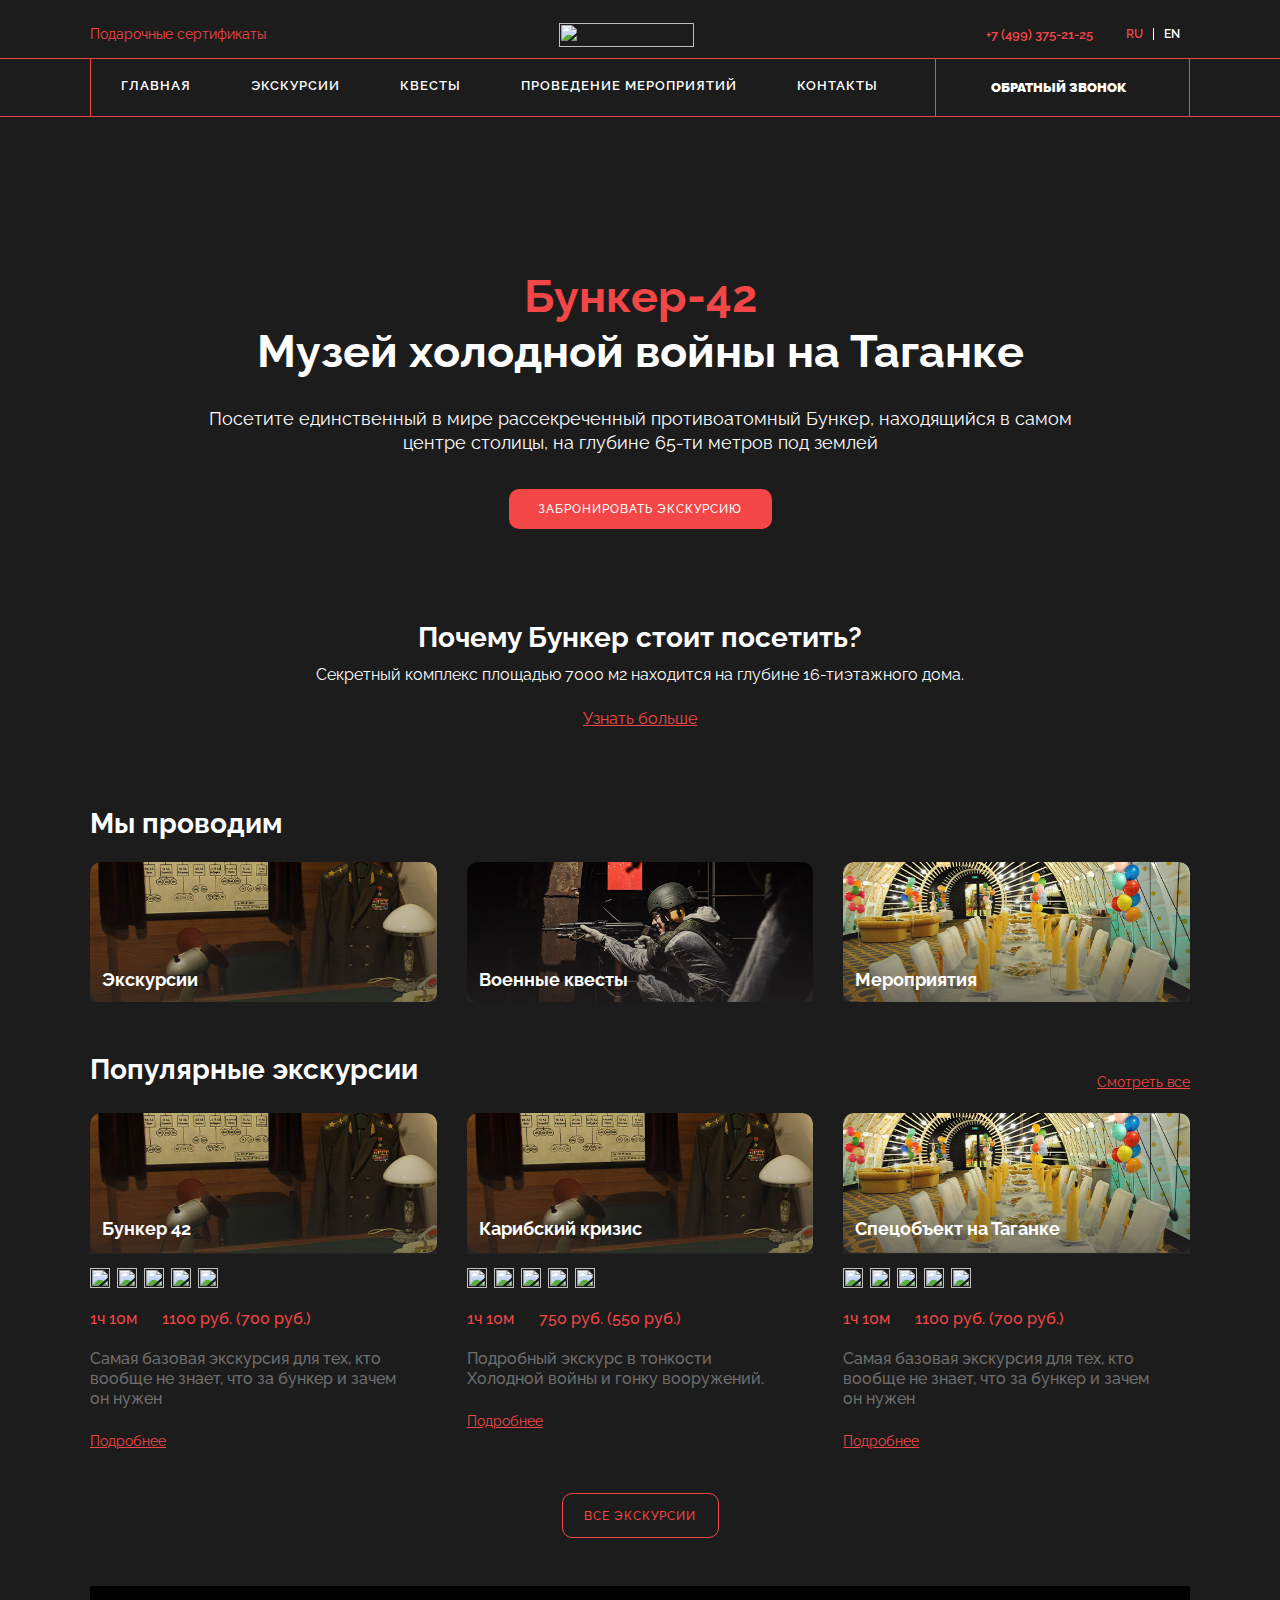
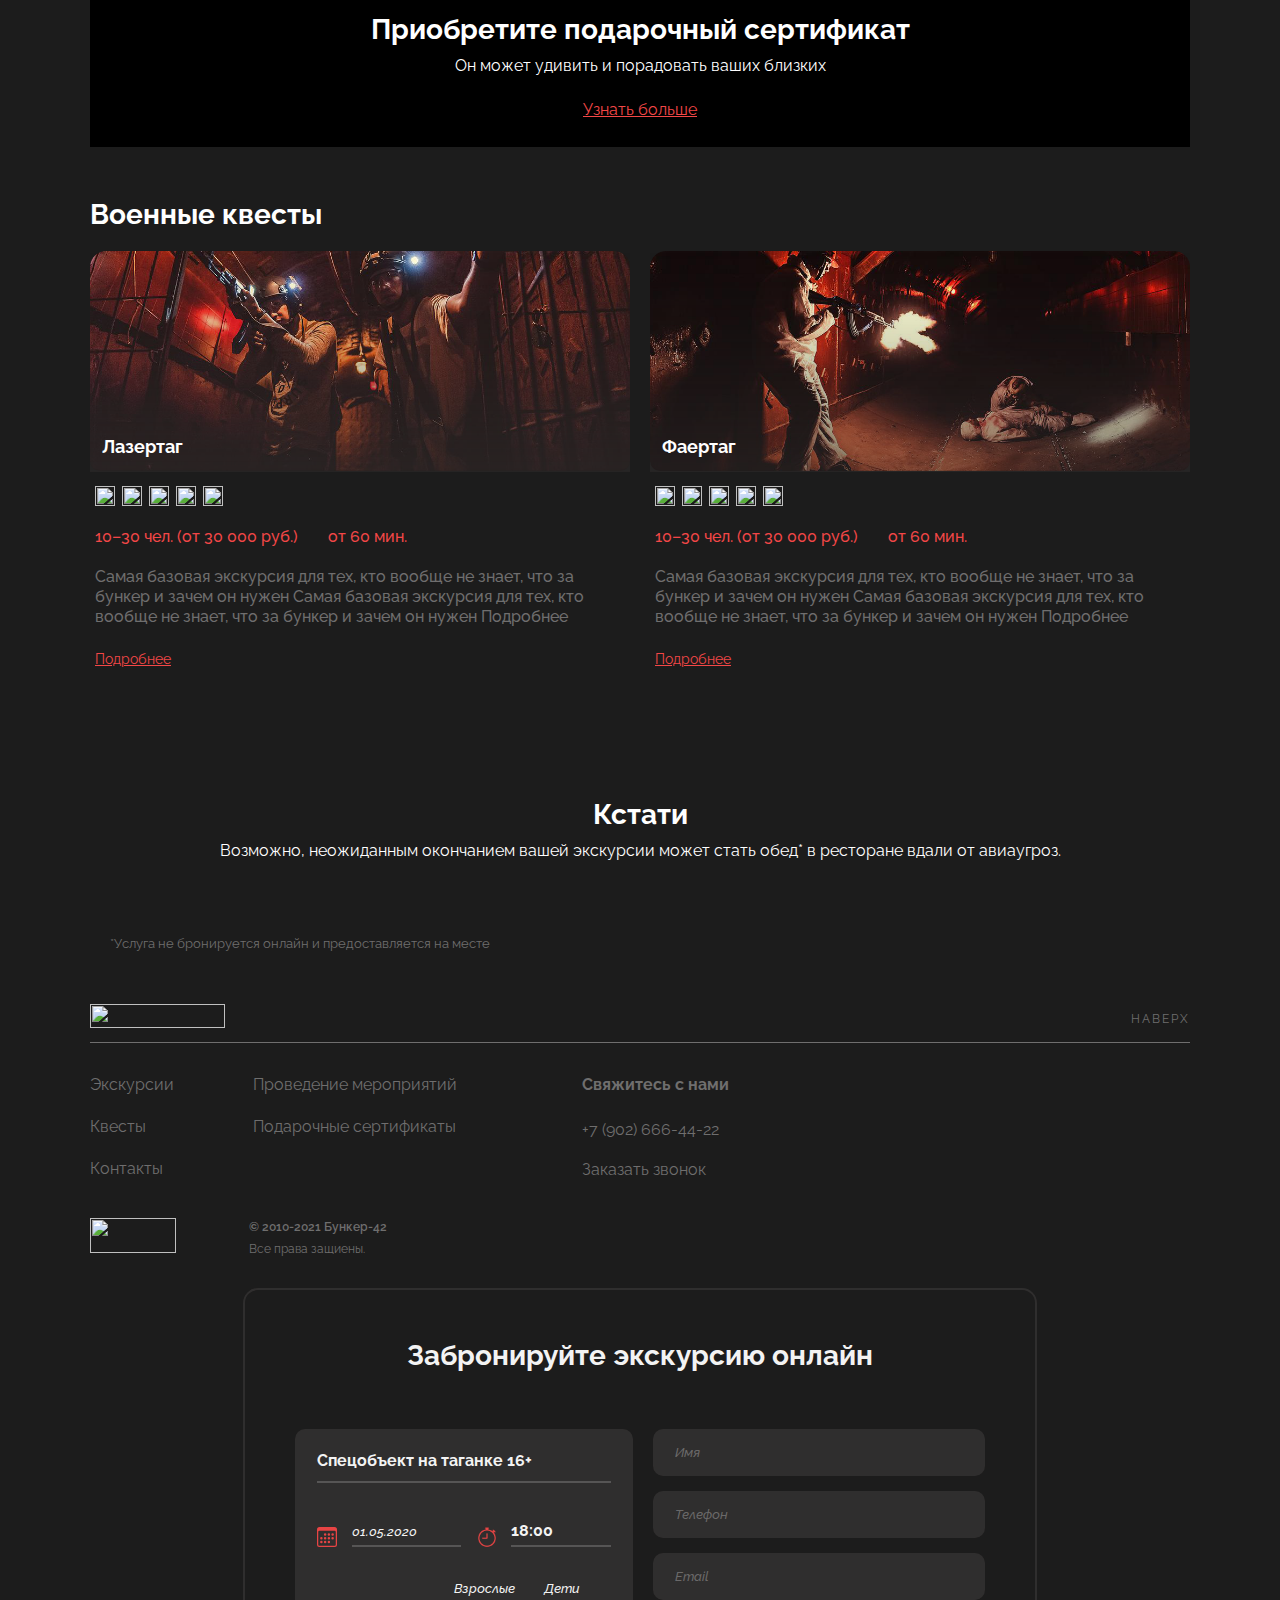
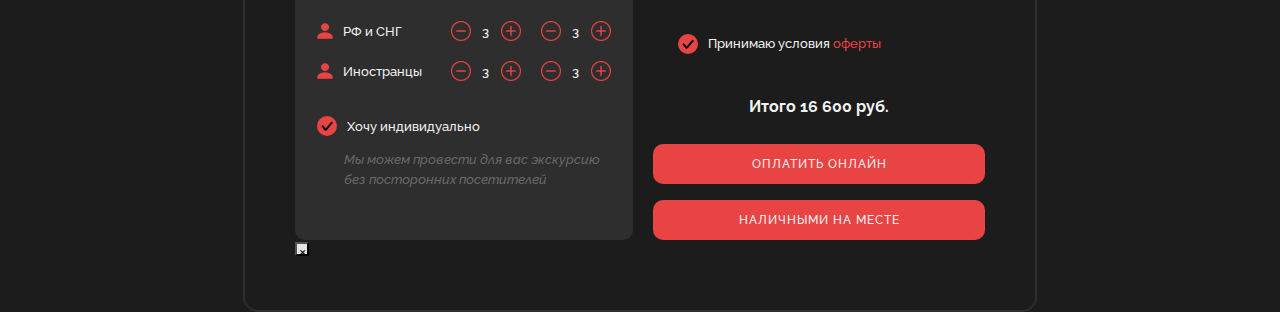
==== commit e779ea69: "edit-main-page" ====
--- a/index.html
+++ b/index.html
@@ -17,6 +17,7 @@
     <link rel="stylesheet" href="https://cdnjs.cloudflare.com/ajax/libs/magnific-popup.js/1.0.0/magnific-popup.min.css"
           integrity="sha512-nIm/JGUwrzblLex/meoxJSPdAKQOe2bLhnrZ81g5Jbh519z8GFJIWu87WAhBH+RAyGbM4+U3S2h+kL5JoV6/wA=="
           crossorigin="anonymous"/>
+    <link rel="stylesheet" href="assets/css/datepicker.css">
     <link rel="stylesheet" href="assets/css/style.css">
     <link rel="stylesheet" href="assets/css/responsive.css">
     <link rel="preconnect" href="https://fonts.gstatic.com">
@@ -33,75 +34,89 @@
             <a href="#" class="logo">
                 <img src="assets/images/logo.png" alt="">
             </a>
-           <div class="right">
-               <div class="burger-menu" id="burger-menu">
-                   <div class="burger-menu_button">
-                       <svg xmlns="http://www.w3.org/2000/svg" xmlns:xlink="http://www.w3.org/1999/xlink" width="5" height="20" viewBox="0 0 14 58">
-                           <image id="three-dots-vertical" width="14" height="58" xlink:href="[data-uri]"/>
-                       </svg>
-                   </div>
-                   <nav class="burger-menu_nav">
+            <div class="right">
+                <div class="burger-menu" id="burger-menu">
+                    <div class="burger-menu_button">
+                        <svg xmlns="http://www.w3.org/2000/svg" xmlns:xlink="http://www.w3.org/1999/xlink" width="5"
+                             height="20" viewBox="0 0 14 58">
+                            <image id="three-dots-vertical" width="14" height="58"
+                                   xlink:href="[data-uri]"/>
+                        </svg>
+                    </div>
+                    <nav class="burger-menu_nav">
                         <ul class="mobile-menu">
                             <li>
                                 <a href="#">
-                                    <svg xmlns="http://www.w3.org/2000/svg" xmlns:xlink="http://www.w3.org/1999/xlink" width="12" height="13" viewBox="0 0 36 38">
-                                        <image id="house-door-fill" width="36" height="38" xlink:href="[data-uri]"/>
+                                    <svg xmlns="http://www.w3.org/2000/svg" xmlns:xlink="http://www.w3.org/1999/xlink"
+                                         width="12" height="13" viewBox="0 0 36 38">
+                                        <image id="house-door-fill" width="36" height="38"
+                                               xlink:href="[data-uri]"/>
                                     </svg>
                                     главная
                                 </a>
                             </li>
                             <li>
                                 <a href="#">
-                                    <svg xmlns="http://www.w3.org/2000/svg" xmlns:xlink="http://www.w3.org/1999/xlink" width="14" height="14" viewBox="0 0 42 42">
-                                        <image id="table" width="42" height="42" xlink:href="[data-uri]"/>
+                                    <svg xmlns="http://www.w3.org/2000/svg" xmlns:xlink="http://www.w3.org/1999/xlink"
+                                         width="14" height="14" viewBox="0 0 42 42">
+                                        <image id="table" width="42" height="42"
+                                               xlink:href="[data-uri]"/>
                                     </svg>
                                     Экскурсии
                                 </a>
                             </li>
                             <li>
                                 <a href="#">
-                                    <svg xmlns="http://www.w3.org/2000/svg" xmlns:xlink="http://www.w3.org/1999/xlink" width="14" height="14" viewBox="0 0 40 40">
-                                        <image id="puzzle-fill" width="40" height="40" xlink:href="[data-uri]"/>
+                                    <svg xmlns="http://www.w3.org/2000/svg" xmlns:xlink="http://www.w3.org/1999/xlink"
+                                         width="14" height="14" viewBox="0 0 40 40">
+                                        <image id="puzzle-fill" width="40" height="40"
+                                               xlink:href="[data-uri]"/>
                                     </svg>
                                     Квесты
                                 </a>
                             </li>
                             <li>
                                 <a href="#">
-                                    <svg xmlns="http://www.w3.org/2000/svg" xmlns:xlink="http://www.w3.org/1999/xlink" width="14" height="13" viewBox="0 0 42 38">
-                                        <image id="collection-fill" width="42" height="38" xlink:href="[data-uri]"/>
+                                    <svg xmlns="http://www.w3.org/2000/svg" xmlns:xlink="http://www.w3.org/1999/xlink"
+                                         width="14" height="13" viewBox="0 0 42 38">
+                                        <image id="collection-fill" width="42" height="38"
+                                               xlink:href="[data-uri]"/>
                                     </svg>
                                     проведение <br> мероприятий
                                 </a>
                             </li>
                             <li>
                                 <a href="#">
-                                    <svg xmlns="http://www.w3.org/2000/svg" xmlns:xlink="http://www.w3.org/1999/xlink" width="14" height="14" viewBox="0 0 42 42">
-                                        <image id="map-fill" width="42" height="42" xlink:href="[data-uri]"/>
+                                    <svg xmlns="http://www.w3.org/2000/svg" xmlns:xlink="http://www.w3.org/1999/xlink"
+                                         width="14" height="14" viewBox="0 0 42 42">
+                                        <image id="map-fill" width="42" height="42"
+                                               xlink:href="[data-uri]"/>
                                     </svg>
                                     контакты
                                 </a>
                             </li>
                         </ul>
-                       <a href="#" class="gift-certificate">
-                           <svg xmlns="http://www.w3.org/2000/svg" xmlns:xlink="http://www.w3.org/1999/xlink" width="16" height="16" viewBox="0 0 48 48">
-                               <image id="gift-fill" width="48" height="48" xlink:href="[data-uri]"/>
-                           </svg>
-                           Подарочные <br> сертификаты
-                       </a>
-                       <div class="language">
-                           <a href="#" class="active">ru</a>
-                           <a href="#">en</a>
-                       </div>
-                   </nav>
-               </div>
-               <a href="#" class="call">
-                   <svg xmlns="http://www.w3.org/2000/svg" xmlns:xlink="http://www.w3.org/1999/xlink" width="18" height="23" viewBox="0 0 55 68">
-                       <image id="headset" width="55" height="68" xlink:href="[data-uri]"/>
-                   </svg>
-               </a>
-
-           </div>
+                        <a href="#" class="gift-certificate">
+                            <svg xmlns="http://www.w3.org/2000/svg" xmlns:xlink="http://www.w3.org/1999/xlink"
+                                 width="16" height="16" viewBox="0 0 48 48">
+                                <image id="gift-fill" width="48" height="48"
+                                       xlink:href="[data-uri]"/>
+                            </svg>
+                            Подарочные <br> сертификаты
+                        </a>
+                        <div class="language">
+                            <a href="#" class="active">ru</a>
+                            <a href="#">en</a>
+                        </div>
+                    </nav>
+                </div>
+                <a href="#" class="call">
+                    <svg xmlns="http://www.w3.org/2000/svg" width="19" height="19" fill="#f34747" class="bi bi-telephone-fill" viewBox="0 0 16 16">
+                        <path fill-rule="evenodd" d="M1.885.511a1.745 1.745 0 0 1 2.61.163L6.29 2.98c.329.423.445.974.315 1.494l-.547 2.19a.678.678 0 0 0 .178.643l2.457 2.457a.678.678 0 0 0 .644.178l2.189-.547a1.745 1.745 0 0 1 1.494.315l2.306 1.794c.829.645.905 1.87.163 2.611l-1.034 1.034c-.74.74-1.846 1.065-2.877.702a18.634 18.634 0 0 1-7.01-4.42 18.634 18.634 0 0 1-4.42-7.009c-.362-1.03-.037-2.137.703-2.877L1.885.511z"/>
+                    </svg>
+                </a>
+
+            </div>
             <div class="right-pc">
                 <a href="#" class="number">
                     +7 (499) 375-21-25
@@ -120,8 +135,8 @@
                     <li><a href="#"> главная</a></li>
                     <li><a href="#"> Экскурсии</a></li>
                     <li><a href="#"> Квесты</a></li>
-                    <li><a href="#">  проведение мероприятий</a></li>
-                    <li><a href="#">  контакты</a></li>
+                    <li><a href="#"> проведение мероприятий</a></li>
+                    <li><a href="#"> контакты</a></li>
                 </ul>
                 <div class="call-me-box">
                     <a href="#callback" data-toggle="modal" class="call-me callback-popup">
@@ -154,14 +169,14 @@
     </section>
     <section id="visiting" class="main-banner">
         <div class="container">
-               <h2 class="section-title">
-                   Почему Бункер <br> стоит посетить?
-               </h2>
-               <p>
-                   Секретный комплекс площадью 7000 м2 находится на глубине 16-тиэтажного дома.
-               </p>
-               <a href="#">Узнать больше</a>
-           </div>
+            <h2 class="section-title">
+                Почему Бункер <br> стоит посетить?
+            </h2>
+            <p>
+                Секретный комплекс площадью 7000 м2 находится на глубине 16-тиэтажного дома.
+            </p>
+            <a href="#" class="learn-more">Узнать больше</a>
+        </div>
         </div>
     </section>
     <section id="we-do">
@@ -237,6 +252,7 @@
                             <img src="assets/images/star-fill.png" alt="">
                             <img src="assets/images/star-fill.png" alt="">
                             <img src="assets/images/star-fill.png" alt="">
+                            <img src="assets/images/star-fill.png" alt="">
                             <img src="assets/images/star-half.png" alt="">
                         </div>
                         <div class="price-time">
@@ -253,10 +269,11 @@
                 >
                     <div class="card-header">
                         <div class="title">Спецобъект на Таганке
-                            </div>
+                        </div>
                     </div>
                     <div class="card-body">
                         <div class="rating">
+                            <img src="assets/images/star-fill.png" alt="">
                             <img src="assets/images/star-fill.png" alt="">
                             <img src="assets/images/star-fill.png" alt="">
                             <img src="assets/images/star-fill.png" alt="">
@@ -279,10 +296,10 @@
     <section id="gift-certificate" class="main-banner">
         <div class="container">
             <h2 class="section-title">
-                Приобритите <br> подарочный сертификат
+                Приобретите <br> подарочный сертификат
             </h2>
             <p>Он может удивить и порадовать ваших близких</p>
-            <a href="#">Узнать больше</a>
+            <a href="#" class="learn-more">Узнать больше</a>
         </div>
     </section>
     <section id="military-quests">
@@ -309,7 +326,8 @@
                             <div class="time"> от 60 мин.</div>
                         </div>
                         <p class="description">
-                            Самая базовая экскурсия для тех, кто вообще не знает, что за бункер и зачем он нужен Самая базовая экскурсия для тех, кто вообще не знает, что за бункер и зачем он нужен
+                            Самая базовая экскурсия для тех, кто вообще не знает, что за бункер и зачем он нужен Самая
+                            базовая экскурсия для тех, кто вообще не знает, что за бункер и зачем он нужен
                             Подробнее
                         </p>
                         <a href="#" class="more">Подробнее</a>
@@ -333,7 +351,8 @@
                             <div class="time"> от 60 мин.</div>
                         </div>
                         <p class="description">
-                            Самая базовая экскурсия для тех, кто вообще не знает, что за бункер и зачем он нужен Самая базовая экскурсия для тех, кто вообще не знает, что за бункер и зачем он нужен
+                            Самая базовая экскурсия для тех, кто вообще не знает, что за бункер и зачем он нужен Самая
+                            базовая экскурсия для тех, кто вообще не знает, что за бункер и зачем он нужен
                             Подробнее
                         </p>
                         <a href="#" class="more">Подробнее</a>
@@ -364,30 +383,30 @@
                 <a href="#" class="scrool-top">Наверх</a>
             </div>
         </div>
-            <div class="footer-center">
-                <ul class="footer-nav">
-                    <li><a href="#">Экскурсии</a></li>
-                    <li><a href="#">Проведение мероприятий</a></li>
-                    <li><a href="#">Квесты</a></li>
-                    <li><a href="#">Подарочные сертификаты</a></li>
-                    <li><a href="#">Контакты</a></li>
-                </ul>
-                <div class="payments">
-                    <img src="assets/images/payments.png" alt="">
-                </div>
-                <div class="contacts">
-                    <div class="title">Свяжитесь с нами</div>
-                    <div class="number-box">
-                        <a href="#">+7 (902) 666-44-22</a>
-                        <a href="#">Заказать звонок</a>
-                    </div>
-                </div>
-            </div>
+        <div class="footer-center">
+            <ul class="footer-nav">
+                <li><a href="#">Экскурсии</a></li>
+                <li><a href="#">Проведение мероприятий</a></li>
+                <li><a href="#">Квесты</a></li>
+                <li><a href="#">Подарочные сертификаты</a></li>
+                <li><a href="#">Контакты</a></li>
+            </ul>
+            <div class="payments">
+                <img src="assets/images/payments.png" alt="">
+            </div>
+            <div class="contacts">
+                <div class="title">Свяжитесь с нами</div>
+                <div class="number-box">
+                    <a href="#">+7 (902) 666-44-22</a>
+                    <a href="#">Заказать звонок</a>
+                </div>
+            </div>
+        </div>
         <div class="copyright">
             <img src="assets/images/visota.png" alt="">
             <div class="text">
                 <p>© 2010-2021 Бункер-42 </p>
-                <span>Все права защиены.f</span>
+                <span>Все права защиены.</span>
             </div>
         </div>
     </div>
@@ -396,119 +415,151 @@
 <div id="booking-room" class="   white-popup-block mfp-hide">
     <div class="section-title">Забронируйте экскурсию онлайн</div>
     <div class="popup-body">
-       <div class="details">
-           <div class="select">
-               <input class="select__input" type="hidden" name="" value="Мячково">
-               <div class="select__head">Спецобъект на таганке 16+
-
-               </div>
-               <ul class="select__list" style="display: none;">
-                   <li class="select__item">Спецобъект на таганке 16+
-                   </li>
-                   <li class="select__item">Спецобъект на таганке 16+ 2</li>
-               </ul>
-           </div>
-           <div class="time-date">
-               <div class="date-box">
-                   <svg xmlns="http://www.w3.org/2000/svg" width="20" height="20" fill=" #f34747" class="bi bi-calendar3" viewBox="0 0 16 16">
-                       <path d="M14 0H2a2 2 0 0 0-2 2v12a2 2 0 0 0 2 2h12a2 2 0 0 0 2-2V2a2 2 0 0 0-2-2zM1 3.857C1 3.384 1.448 3 2 3h12c.552 0 1 .384 1 .857v10.286c0 .473-.448.857-1 .857H2c-.552 0-1-.384-1-.857V3.857z"/>
-                       <path d="M6.5 7a1 1 0 1 0 0-2 1 1 0 0 0 0 2zm3 0a1 1 0 1 0 0-2 1 1 0 0 0 0 2zm3 0a1 1 0 1 0 0-2 1 1 0 0 0 0 2zm-9 3a1 1 0 1 0 0-2 1 1 0 0 0 0 2zm3 0a1 1 0 1 0 0-2 1 1 0 0 0 0 2zm3 0a1 1 0 1 0 0-2 1 1 0 0 0 0 2zm3 0a1 1 0 1 0 0-2 1 1 0 0 0 0 2zm-9 3a1 1 0 1 0 0-2 1 1 0 0 0 0 2zm3 0a1 1 0 1 0 0-2 1 1 0 0 0 0 2zm3 0a1 1 0 1 0 0-2 1 1 0 0 0 0 2z"/>
-                   </svg>
-                   <input type='text' class='datepicker-here' value="23.07.2021" />
-               </div>
-               <div class="time-box">
-                   <svg xmlns="http://www.w3.org/2000/svg" xmlns:xlink="http://www.w3.org/1999/xlink" width="18" height="20" viewBox="0 0 54 59">
-                       <image id="stopwatch" width="54" height="59" xlink:href="[data-uri]"/>
-                   </svg>
-                   <input type="text" placeholder="18:00">
-               </div>
-           </div>
-
-           <div class="people">
-               <div class="people-category">
-                   <div class="title"></div>
-                   <div class="title">Взрослые</div>
-                   <div class="title">Дети</div>
-               </div>
-               <div class="people-box">
-                   <div class="name">
-                       <svg xmlns="http://www.w3.org/2000/svg" xmlns:xlink="http://www.w3.org/1999/xlink" width="16" height="16" viewBox="0 0 46 46">
-                           <image id="person-fill" width="46" height="46" xlink:href="[data-uri]"/>
-                       </svg>
-                       РФ и СНГ
-                   </div>
-                   <div class="quantity_inner">
-                       <button class="bt_minus">
-                           <svg xmlns="http://www.w3.org/2000/svg" xmlns:xlink="http://www.w3.org/1999/xlink" width="20" height="20" viewBox="0 0 60 60">
-                               <image id="dash-circle" width="60" height="60" xlink:href="[data-uri]"/>
-                           </svg>
-                       </button>
-                       <input type="text" value="3" size="2" class="quantity" data-max-count="20" />
-                       <button class="bt_plus">
-                           <svg xmlns="http://www.w3.org/2000/svg" xmlns:xlink="http://www.w3.org/1999/xlink" width="20" height="20" viewBox="0 0 60 60">
-                               <image id="plus-circle" width="60" height="60" xlink:href="[data-uri]"/>
-                           </svg>
-                       </button>
-                   </div>
-                   <div class="quantity_inner">
-                       <button class="bt_minus">
-                           <svg xmlns="http://www.w3.org/2000/svg" xmlns:xlink="http://www.w3.org/1999/xlink" width="20" height="20" viewBox="0 0 60 60">
-                               <image id="dash-circle" width="60" height="60" xlink:href="[data-uri]"/>
-                           </svg>
-                       </button>
-                       <input type="text" value="3" size="2" class="quantity" data-max-count="20" />
-                       <button class="bt_plus">
-                           <svg xmlns="http://www.w3.org/2000/svg" xmlns:xlink="http://www.w3.org/1999/xlink" width="20" height="20" viewBox="0 0 60 60">
-                               <image id="plus-circle" width="60" height="60" xlink:href="[data-uri]"/>
-                           </svg>
-                       </button>
-                   </div>
-               </div>
-               <div class="people-box">
-                   <div class="name">
-                       <svg xmlns="http://www.w3.org/2000/svg" xmlns:xlink="http://www.w3.org/1999/xlink" width="16" height="16" viewBox="0 0 46 46">
-                           <image id="person-fill" width="46" height="46" xlink:href="[data-uri]"/>
-                       </svg>
-                       Иностранцы
-                   </div>
-                   <div class="quantity_inner">
-                       <button class="bt_minus">
-                           <svg xmlns="http://www.w3.org/2000/svg" xmlns:xlink="http://www.w3.org/1999/xlink" width="20" height="20" viewBox="0 0 60 60">
-                               <image id="dash-circle" width="60" height="60" xlink:href="[data-uri]"/>
-                           </svg>
-                       </button>
-                       <input type="text" value="3" size="2" class="quantity" data-max-count="20" />
-                       <button class="bt_plus">
-                           <svg xmlns="http://www.w3.org/2000/svg" xmlns:xlink="http://www.w3.org/1999/xlink" width="20" height="20" viewBox="0 0 60 60">
-                               <image id="plus-circle" width="60" height="60" xlink:href="[data-uri]"/>
-                           </svg>
-                       </button>
-                   </div>
-                   <div class="quantity_inner">
-                       <button class="bt_minus">
-                           <svg xmlns="http://www.w3.org/2000/svg" xmlns:xlink="http://www.w3.org/1999/xlink" width="20" height="20" viewBox="0 0 60 60">
-                               <image id="dash-circle" width="60" height="60" xlink:href="[data-uri]"/>
-                           </svg>
-                       </button>
-                       <input type="text" value="3" size="2" class="quantity" data-max-count="20" />
-                       <button class="bt_plus">
-                           <svg xmlns="http://www.w3.org/2000/svg" xmlns:xlink="http://www.w3.org/1999/xlink" width="20" height="20" viewBox="0 0 60 60">
-                               <image id="plus-circle" width="60" height="60" xlink:href="[data-uri]"/>
-                           </svg>
-                       </button>
-                   </div>
-               </div>
-           </div>
-           <div class="individual">
-               <div class="checkbox-wrap d-flex align-items-center">
-                   <input type="checkbox" id="check1" class="checkbox" checked>
-                   <span class="checkbox-toggle">
+        <div class="details">
+            <div class="select">
+                <input class="select__input" type="hidden" name="" value="Мячково">
+                <div class="select__head">Спецобъект на таганке 16+
+
+                </div>
+                <ul class="select__list" style="display: none;">
+                    <li class="select__item">Спецобъект на таганке 16+
+                    </li>
+                    <li class="select__item">Спецобъект на таганке 16+ 2</li>
+                </ul>
+            </div>
+            <div class="time-date">
+                <div class="date-box">
+                    <svg xmlns="http://www.w3.org/2000/svg" width="20" height="20" fill=" #f34747"
+                         class="bi bi-calendar3" viewBox="0 0 16 16">
+                        <path d="M14 0H2a2 2 0 0 0-2 2v12a2 2 0 0 0 2 2h12a2 2 0 0 0 2-2V2a2 2 0 0 0-2-2zM1 3.857C1 3.384 1.448 3 2 3h12c.552 0 1 .384 1 .857v10.286c0 .473-.448.857-1 .857H2c-.552 0-1-.384-1-.857V3.857z"/>
+                        <path d="M6.5 7a1 1 0 1 0 0-2 1 1 0 0 0 0 2zm3 0a1 1 0 1 0 0-2 1 1 0 0 0 0 2zm3 0a1 1 0 1 0 0-2 1 1 0 0 0 0 2zm-9 3a1 1 0 1 0 0-2 1 1 0 0 0 0 2zm3 0a1 1 0 1 0 0-2 1 1 0 0 0 0 2zm3 0a1 1 0 1 0 0-2 1 1 0 0 0 0 2zm3 0a1 1 0 1 0 0-2 1 1 0 0 0 0 2zm-9 3a1 1 0 1 0 0-2 1 1 0 0 0 0 2zm3 0a1 1 0 1 0 0-2 1 1 0 0 0 0 2zm3 0a1 1 0 1 0 0-2 1 1 0 0 0 0 2z"/>
+                    </svg>
+                    <input id="datepicker" name="datepicker" value="01.05.2020" />
+                </div>
+                <div class="time-box">
+                    <svg xmlns="http://www.w3.org/2000/svg" xmlns:xlink="http://www.w3.org/1999/xlink" width="18"
+                         height="20" viewBox="0 0 54 59">
+                        <image id="stopwatch" width="54" height="59"
+                               xlink:href="[data-uri]"/>
+                    </svg>
+                    <div class="select select1">
+                        <input class="select__input" type="hidden" name="" value="18:00">
+                        <div class="select__head">18:00
+                        </div>
+                        <ul class="select__list" style="display: none;">
+                            <li class="select__item">19:00
+                            </li>
+                            <li class="select__item">20:00</li>
+                        </ul>
+                    </div>
+                </div>
+            </div>
+
+            <div class="people">
+                <div class="people-category">
+                    <div class="title"></div>
+                    <div class="title">Взрослые</div>
+                    <div class="title">Дети</div>
+                </div>
+                <div class="people-box">
+                    <div class="name">
+                        <svg xmlns="http://www.w3.org/2000/svg" xmlns:xlink="http://www.w3.org/1999/xlink" width="16"
+                             height="16" viewBox="0 0 46 46">
+                            <image id="person-fill" width="46" height="46"
+                                   xlink:href="[data-uri]"/>
+                        </svg>
+                        РФ и СНГ
+                    </div>
+                    <div class="quantity_inner">
+                        <button class="bt_minus">
+                            <svg xmlns="http://www.w3.org/2000/svg" xmlns:xlink="http://www.w3.org/1999/xlink"
+                                 width="20" height="20" viewBox="0 0 60 60">
+                                <image id="dash-circle" width="60" height="60"
+                                       xlink:href="[data-uri]"/>
+                            </svg>
+                        </button>
+                        <input type="text" value="3" size="2" class="quantity" data-max-count="20"/>
+                        <button class="bt_plus">
+                            <svg xmlns="http://www.w3.org/2000/svg" xmlns:xlink="http://www.w3.org/1999/xlink"
+                                 width="20" height="20" viewBox="0 0 60 60">
+                                <image id="plus-circle" width="60" height="60"
+                                       xlink:href="[data-uri]"/>
+                            </svg>
+                        </button>
+                    </div>
+                    <div class="quantity_inner">
+                        <button class="bt_minus">
+                            <svg xmlns="http://www.w3.org/2000/svg" xmlns:xlink="http://www.w3.org/1999/xlink"
+                                 width="20" height="20" viewBox="0 0 60 60">
+                                <image id="dash-circle" width="60" height="60"
+                                       xlink:href="[data-uri]"/>
+                            </svg>
+                        </button>
+                        <input type="text" value="3" size="2" class="quantity" data-max-count="20"/>
+                        <button class="bt_plus">
+                            <svg xmlns="http://www.w3.org/2000/svg" xmlns:xlink="http://www.w3.org/1999/xlink"
+                                 width="20" height="20" viewBox="0 0 60 60">
+                                <image id="plus-circle" width="60" height="60"
+                                       xlink:href="[data-uri]"/>
+                            </svg>
+                        </button>
+                    </div>
+                </div>
+                <div class="people-box">
+                    <div class="name">
+                        <svg xmlns="http://www.w3.org/2000/svg" xmlns:xlink="http://www.w3.org/1999/xlink" width="16"
+                             height="16" viewBox="0 0 46 46">
+                            <image id="person-fill" width="46" height="46"
+                                   xlink:href="[data-uri]"/>
+                        </svg>
+                        Иностранцы
+                    </div>
+                    <div class="quantity_inner">
+                        <button class="bt_minus">
+                            <svg xmlns="http://www.w3.org/2000/svg" xmlns:xlink="http://www.w3.org/1999/xlink"
+                                 width="20" height="20" viewBox="0 0 60 60">
+                                <image id="dash-circle" width="60" height="60"
+                                       xlink:href="[data-uri]"/>
+                            </svg>
+                        </button>
+                        <input type="text" value="3" size="2" class="quantity" data-max-count="20"/>
+                        <button class="bt_plus">
+                            <svg xmlns="http://www.w3.org/2000/svg" xmlns:xlink="http://www.w3.org/1999/xlink"
+                                 width="20" height="20" viewBox="0 0 60 60">
+                                <image id="plus-circle" width="60" height="60"
+                                       xlink:href="[data-uri]"/>
+                            </svg>
+                        </button>
+                    </div>
+                    <div class="quantity_inner">
+                        <button class="bt_minus">
+                            <svg xmlns="http://www.w3.org/2000/svg" xmlns:xlink="http://www.w3.org/1999/xlink"
+                                 width="20" height="20" viewBox="0 0 60 60">
+                                <image id="dash-circle" width="60" height="60"
+                                       xlink:href="[data-uri]"/>
+                            </svg>
+                        </button>
+                        <input type="text" value="3" size="2" class="quantity" data-max-count="20"/>
+                        <button class="bt_plus">
+                            <svg xmlns="http://www.w3.org/2000/svg" xmlns:xlink="http://www.w3.org/1999/xlink"
+                                 width="20" height="20" viewBox="0 0 60 60">
+                                <image id="plus-circle" width="60" height="60"
+                                       xlink:href="[data-uri]"/>
+                            </svg>
+                        </button>
+                    </div>
+                </div>
+            </div>
+            <div class="individual">
+                <div class="checkbox-wrap d-flex align-items-center">
+                    <input type="checkbox" id="check1" class="checkbox" checked>
+                    <span class="checkbox-toggle">
                                             </span>
                     <div class="label">Хочу индивидуально</div>
-               </div>
-               <p class="subtitle">Мы можем провести для вас экскурсию без посторонних посетителей</p>
-           </div>
-       </div>
+                </div>
+                <p class="subtitle">Мы можем провести для вас экскурсию без посторонних посетителей</p>
+            </div>
+        </div>
         <div class="contacts">
             <form action="">
                 <input class="contacts_input" type="text" name="name" placeholder="Имя">
@@ -536,6 +587,28 @@
     <button title="Close (Esc)" type="button" class="mfp-close">×</button>
     <div class="after"></div>
 </div>
+<!--
+callback form
+callback1
+<div id="callback-form" class="   white-popup-block mfp-hide">
+    <div class="section-title">Куда вам перезвонить?</div>
+        <form action="">
+            <input type="text" placeholder="+7 000 000-00-00 ">
+            <button class="button">Заказать звонок</button>
+            <a href="#">Или позвоните нам</a>
+        </form>
+    <button title="Close (Esc)" type="button" class="mfp-close">×</button>
+    <div class="after"></div>
+</div>
+callback2
+<div id="callback-ok" class="   white-popup-block mfp-hide">
+    <p>
+        Звонок заказан. <br> Наш менеджер свяжется с вами<br>  в  течение часа.
+    </p>
+        <a href="#">Или позвоните нам</a>
+
+</div>
+-->
 <script src="https://code.jquery.com/jquery-3.6.0.js" integrity="sha256-H+K7U5CnXl1h5ywQfKtSj8PCmoN9aaq30gDh27Xc0jk="
         crossorigin="anonymous"></script>
 <script src="assets/js/universal-parallax.min.js"></script>
@@ -545,6 +618,7 @@
 <script src="https://cdnjs.cloudflare.com/ajax/libs/slick-carousel/1.8.1/slick.min.js"
         integrity="sha512-XtmMtDEcNz2j7ekrtHvOVR4iwwaD6o/FUJe6+Zq+HgcCsk3kj4uSQQR8weQ2QVj1o0Pk6PwYLohm206ZzNfubg=="
         crossorigin="anonymous"></script>
+<script src="assets/js/datepicker-full.min.js"></script>
 <script src="assets/js/script.js"></script>
 </body>
 </html>--- a/assets/css/style.css
+++ b/assets/css/style.css
@@ -105,6 +105,9 @@
 .burger-menu .burger-menu_nav .mobile-menu li {
     margin-bottom: 20px;
 }
+.burger-menu .burger-menu_nav .mobile-menu li:active a{
+    color: #f34747;
+}
 .burger-menu .burger-menu_nav .mobile-menu li:last-child{
     margin-bottom: 0;
 }
@@ -115,6 +118,10 @@
     letter-spacing: 1px;
     text-transform: uppercase;
     display: flex;
+    transition: .4s ease-in;
+}
+.burger-menu .burger-menu_nav .mobile-menu li a:hover{
+    color: #f34747;
 }
 .burger-menu .burger-menu_nav .mobile-menu li a svg {
     margin-right: 12px;
@@ -170,7 +177,7 @@
 /*header desctop styles*/
 #home{
     padding: 343px 0 60px 0;
-    background: url("../images/home-bg.png")no-repeat;
+    background: url("../images/offer_bg_mob.png")no-repeat;
     background-size: cover;
 }
 #home .home-box {
@@ -236,6 +243,7 @@
     font-weight: 500;
     display: flex;
     align-items: center;
+    letter-spacing: 1px;
     justify-content: center;
     transition: .2s;
 }
@@ -262,14 +270,14 @@
 }
 .main-banner p,
 .main-banner a{
-    font-size: 14px;
+    font-size: 16px;
     line-height: 20px;
 }
 .main-banner p {
     color: #ffffff;
     margin-bottom: 6px;
 }
-.main-banner a {
+.main-banner a.learn-more {
     color: #f34747;
     text-decoration: underline;
 }
@@ -290,6 +298,18 @@
     align-items: flex-end;
     position: relative;
     border-radius: 10px;
+    z-index: 10;
+}
+#we-do .box:after{
+    content: "";
+    background:url("../images/layer2.png")no-repeat;
+    background-size: cover;
+    width: 100%;
+    height: 100%;
+    position: absolute;
+    left: 0;
+    bottom:  0;
+    z-index: 1;
 }
 #we-do .box.military-quests {
     background: url("../images/wedo2.png")no-repeat;
@@ -307,11 +327,13 @@
     font-size: 16px;
     color: #ffffff;
     font-weight: 700;
+    position: relative;
+    z-index: 10;
 }
 .ex-card .card-header {
     width: 100%;
     height: 120px;
-    background: url("../images/popular1.png")no-repeat;
+    background: url("../images/wedo1.png")no-repeat;
     background-size: cover;
     margin-bottom: 14px;
     padding: 0 0 10px 12px;
@@ -320,10 +342,23 @@
     position: relative;
     border-radius: 10px;
 }
+.ex-card .card-header:after{
+    content: "";
+    background:url("../images/layer2.png")no-repeat;
+    background-size: cover;
+    width: 100%;
+    height: 100%;
+    position: absolute;
+    left: 0;
+    bottom:  -2px;
+    z-index: 1;
+}
 .ex-card .card-header .title{
     font-size: 16px;
     color: #ffffff;
     font-weight: 700;
+    position: relative;
+    z-index: 10;
 }
 .ex-card .card-body{
     padding: 0;
@@ -469,6 +504,7 @@
 .footer-top .logo-box  .scrool-top {
     color: #6f6e6e;
     font-size: 12px;
+    letter-spacing: 2px;
     text-transform: uppercase;
 }
 .footer-center .footer-nav {
@@ -544,13 +580,12 @@
 .white-popup-block .select {
     margin-bottom: 44px;
 }
-.select {
+.select.select1 {
     position: relative;
     display: block;
     min-width: 220px;
     width: 100%;
     max-width: 400px;
-
 }
 .select-wrap {
     margin-bottom: 31px;
@@ -633,11 +668,18 @@
     background-color: rgba(224, 229, 231, 0.5);
 
 }
+.white-popup-block .date-box{
+    margin-right: 17px;
+}
 .white-popup-block .date-box,
 .white-popup-block .time-box{
     display: flex;
     align-items: center;
 
+}
+.white-popup-block .date-box input,
+.white-popup-block .time-box input{
+    position: relative;
 }
 .white-popup-block .date-box svg ,
 .white-popup-block .time-box svg {
@@ -666,8 +708,18 @@
 .white-popup-block .time-date input::placeholder{
     color: #ffffff;
 }
-.white-popup-block .time-date .time-box input {
-    width: 90px;
+.white-popup-block .time-date .select {
+    margin-bottom: 0;
+    width: auto;
+    min-width: auto;
+}
+.white-popup-block .time-date .select__head {
+    width: 100px;
+    padding: 0 0 10px 0;
+    height: 20px;
+}
+.white-popup-block .time-date .select__head:after{
+    display: none;
 }
 .white-popup-block .people .people-category {
     display: grid;
@@ -800,13 +852,17 @@
     width: 100%;
     height: 47px;
     padding: 15px 22px;
-    color: #6f6e6e;
+    color: #ffffff;
     font-size: 13px;
     font-weight: 500;
     font-style: italic;
     border: none;
     margin-bottom: 15px;
 }
+.white-popup-block .contacts .contacts_input::placeholder{
+    color: #6f6e6e;
+}
+
 .white-popup-block .details {
     padding: 22px 22px 44px 22px;
     border-radius: 10px;
@@ -836,6 +892,7 @@
 .white-popup-block .contacts .btn-group .button {
     margin-bottom: 16px;
     width: 100%;
+    font-size: 12px;
     border-radius: 10px;
     text-transform: uppercase;
 }
@@ -859,59 +916,501 @@
     color: #f34747;
     opacity: 1;
 }
+.datepicker{
+    z-index: 9999999;
+    position: absolute;
+    left: 0;
+    width: 400px;
+    top: 100%;
+}
+.datepicker-picker {
+    background-color: rgb(28, 28, 28);
+}
+.datepicker-controls .button {
+    background-color: rgb(28, 28, 28);
+}
+.datepicker-cell.prev:not(.disabled), .datepicker-cell.next:not(.disabled) {
+    color: #7a7a7a;
+    opacity: 0;
+}
+.datepicker .datepicker-cell {
+    color: #ffffff;
+}
+.datepicker-cell.focused:not(.selected) {
+    background-color: #f34747;
+}
+.datepicker-cell.selected, .datepicker-cell.selected:hover {
+    background-color: #f34747;
+}
+input[type="time"]::-webkit-calendar-picker-indicator {
+    background: none;
+}
+.datepicker-view .dow {
+   color: #5a5959;
+}
+.datepicker-header .datepicker-controls .button:hover {
+    background-color: rgb(28, 28, 28);
+    box-shadow: none;
+    transform: translateY(0);
+}
+.datepicker-header .datepicker-controls .button {
+    color: #ffffff;
+}
+.datepicker-cell:not(.disabled):hover {
+    background-color: #f34747;
+    cursor: pointer;
+}
+.date-picker .days,
+.date-picker .days,
 /*booking-room styles end*/
 /*callback-popup */
 .callback-popup {
     position: relative;
 }
-#callback {
+#callback-form {
     padding: 25px 22px 22px 22px;
     border-radius: 0 0 10px 10px;
+    width: 375px;
     background-color: rgb(28, 28, 28);
-    position: absolute;
-    top: 58px;
-    left: 0;
-    width: 100%;
+    opacity: 0.949;
+    z-index: 123;
     display: block;
     transition: .8s ease-in;
-    opacity: 0;
-}
-.call-me-box {
-    width: 286px;
+}
+.datepicker-grid {
+    width: 100%;
 }
 .call-me {
     position: relative;
 }
-#callback .section-title {
-    font-size: 12px;
+#callback-form .section-title {
+    font-size: 16px;
     color: #ffffff;
     font-weight: 500;
     margin-bottom: 14px;
     text-align: center;
 }
-#callback button.mfp-close {
+#callback-form button.mfp-close {
     display: none;
 }
-#callback form input {
+#callback-form form{
+    width: 100%;
+}
+#callback-form form input {
     border: none;
     width: 100%;
     border-radius: 10px;
     background-color: rgb(49, 47, 47);
     height: 45px;
-    font-size: 12px;
+    font-size: 16px;
     color: #6f6e6e;
     font-weight: 500;
     padding: 20px;
+    text-align: center;
     margin-bottom: 10px;
 }
-#callback form button {
+#callback-form form button {
     width: 100%;
     border: none;
     border-radius: 10px;
-    height: 45px;
+    font-size: 12px;
+    font-weight: 500;
+    height: 40px;
     text-transform: uppercase;
+}
+#callback-form form a {
+    color: #f34747;
+    font-size: 12px;
+    font-weight: 500;
+    text-decoration: underline;
+    text-align: center;
+    margin: 22px auto 0 auto;
+    display: block;
 }
 .white-popup-block {
     margin: 0 auto;
 }
-/*callback-popup */+
+#callback-ok {
+    width: 375px;
+    padding: 23px 0 70px 0;
+    text-align: center;
+}
+#callback-ok p {
+    font-size: 16px;
+    font-weight: 500;
+    color: #ffffff;
+    line-height: 24px;
+}
+#callback-ok a {
+    color: #f34747;
+    font-size: 12px;
+    text-decoration: underline;
+    font-weight: 500;
+    margin-top: 87px;
+    display: block;
+}
+/*callback-popup */
+/*hub-excursion styles start*/
+#excursion {
+    padding: 55px 0;
+}
+#excursion .section-title {
+    margin-bottom: 22px;
+}
+#excursion .excursion-box .ex-card{
+    margin-bottom: 36px;
+}
+#excursion .excursion-box .ex-card:last-child{
+    margin-bottom: 0;
+}
+#excursion .excursion-box .ex-card .card-header {
+    height: 140px;
+    position: relative;
+}
+#excursion .excursion-box .ex-card .card-header:before{
+    content: "";
+    background: url("../images/hit.png")no-repeat;
+    background-size: cover;
+    width: 25px;
+    height: 43px;
+    right: 17px;
+    top: 0;
+    position: absolute;
+}
+ .btn-groups {
+    display: grid;
+    grid-template-columns: 1fr 1fr;
+    grid-column-gap: 22px;
+}
+ .btn-groups .button,
+ .btn-groups .button2{
+    width: 100%;
+    height: 40px;
+    font-size: 12px;
+    text-transform: uppercase;
+    font-weight: 500;
+}
+#excursion .button.all{
+    width: 100%;
+    margin-top: 27px;
+}
+
+#points .slick-prev,
+#points .slick-next{
+    display: none!important;
+}
+#points .section-title {
+    margin-bottom: 17px;
+}
+#points .ex-card .card-header{
+    height: 140px;
+}
+#points .popular-slider {
+    padding-left: 0;
+}
+#points .ex-card .card-header.first{
+    background: url("../images/points1.png")no-repeat;
+    background-size: cover;
+}
+#points .ex-card .card-header.two{
+    background: url("../images/points2.png")no-repeat;
+    background-size: cover;
+}
+#points .ex-card .card-header.third{
+    background: url("../images/points3.png")no-repeat;
+    background-size: cover;
+}
+#points .ex-card .card-header.four{
+    background: url("../images/points4.png")no-repeat;
+    background-size: cover;
+}
+#points .ex-card .card-header.five{
+    background: url("../images/points5.png")no-repeat;
+    background-size: cover;
+}
+#points .ex-card .card-header.six{
+    background: url("../images/points6.png")no-repeat;
+    background-size: cover;
+}
+#points .ex-card .card-body .description {
+    padding-right: 0;
+    margin: 16px 0 0 0;
+}
+#faq {
+    padding-top: 50px;
+}
+#faq .faq-box {
+    padding: 34px 22px 36px 22px;
+    background: #312f2f;
+    border-radius: 10px;
+}
+#faq .section-title {
+    text-align: center;
+    margin-bottom: 43px;
+}
+#faq .faq-box .box {
+    margin-bottom: 25px;
+}
+#faq .faq-box .box:last-child{
+    margin-bottom: 0;
+}
+#faq .faq-box .question {
+    font-size: 16px;
+    line-height: 24px;
+    color: #f34747;
+    font-weight: 700;
+    margin-bottom: 25px;
+}
+#faq .faq-box .answer {
+    color: #6f6e6e;
+    font-size: 16px;
+    line-height: 24px;
+}
+#faq .read-more {
+    font-size: 16px;
+    color: #f34747;
+    text-decoration: underline;
+}
+#guides {
+    padding: 80px 0 35px 0;
+}
+#guides .container {
+    padding: 0;
+}
+#guides .left {
+    display: flex;
+    flex-direction: column;
+    justify-content: flex-end;
+    padding: 96px 20px 20px 20px;
+    margin: 0 20px;
+    background: #312f2f;
+    border-radius: 10px;
+    position: relative;
+}
+#guides .left:before{
+    content: "";
+    background: url("../images/man.png")no-repeat;
+    background-size: contain;
+    position: absolute;
+    left: 0;
+    bottom: 0;
+    height: 305px;
+    z-index: 1;
+    width: 100%;
+}
+#guides .left .title {
+    font-size: 20px;
+    color: #ffffff;
+    font-weight: 700;
+    margin-bottom: 16px;
+    position: relative;
+    z-index: 100;
+}
+#guides .left .description {
+    font-size: 14px;
+    color: #ffffff;
+    line-height: 20px;
+    position: relative;
+    z-index: 100;
+}
+#guides .address {
+    margin: 42px  0 ;
+}
+#guides .address .section-title {
+    margin: 0 20px 30px 20px;
+}
+#guides .tabs .tabs__caption{
+    display: flex;
+    margin: 0 20px 24px 20px;
+}
+#guides .tabs .tabs__caption li {
+    font-size: 16px;
+    color: #ffffff;
+    font-weight: 500;
+    margin-right: 44px;
+    position: relative;
+    transition: .5s ease-in;
+}
+#guides .tabs .tabs__caption li:after{
+    content: "";
+    width: 2px;
+    height: 14px;
+    background: #ffffff;
+    position: absolute;
+    right: -21px;
+    top: 5px;
+}
+.tabs__content {
+    display: none;
+    transition: .9s ease-out;
+}
+.tabs__content.active{
+    display: block;
+}
+#guides .tabs .tabs__caption li:last-child{
+    margin-right: 0;
+}
+#guides .tabs .tabs__caption li:last-child:after{
+    display: none;
+}
+#guides .tabs .tabs__caption li.active {
+    color: #f34747;
+}
+#special-offer {
+    padding: 40px 0;
+    height: auto;
+    background: url("../images/special-offer.png")no-repeat;
+    background-size: cover;
+}
+#special-offer .box{
+    text-align: center;
+}
+#special-offer .box .section-title {
+    margin-bottom: 15px;
+}
+#special-offer a {
+    text-decoration: none;
+}
+#special-offer .box p {
+    font-size: 14px;
+    line-height: 20px;
+    color: #ffffff;
+    padding: 0 19px;
+    margin-bottom: 30px;
+}
+#reviews-rating {
+    padding: 40px 0 12px 0;
+}
+#reviews-rating .rating {
+    display: grid;
+    grid-template-columns: 1fr 1fr;
+    grid-column-gap: 25px;
+}
+#reviews-rating .rating .rating-box .section-title {
+    margin-bottom: 28px;
+}
+#reviews-rating .rating .rating-box .rating-num {
+    font-size: 90px;
+    color: #ffffff;
+    font-weight: 700;
+    line-height: 94px;
+    margin-bottom: 13px;
+}
+#reviews-rating  .rating-img img {
+    width: 16px;
+    height: 16px;
+    margin-right: 7px;
+}
+#reviews-rating .rating-category{
+    margin-top: 15px;
+}
+#reviews-rating .rating-category .item {
+    margin-bottom: 9px;
+}
+
+#reviews-rating .rating-category .progress {
+    border: 1px solid #f34747;
+    border-radius: 15px;
+    width: 100%;
+    height: 10px;
+    margin-bottom: 9px;
+}
+#reviews-rating .rating-category .item p {
+    font-size: 13px;
+    color: #ffffff;
+    font-style: italic;
+}
+#reviews-rating .progress-bar {
+    background: #f34747!important;
+    height: 10px;
+}
+.section-title-wrap {
+    display: flex;
+    align-items: center;
+    justify-content: space-between;
+}
+.section-title-wrap a {
+    font-size: 16px;
+    color: #f34747;
+}
+#reviews-rating .reviews {
+    margin-top: 60px;
+}
+#reviews-rating  .reviews .review-box {
+    margin-top: 26px;
+}
+#reviews-rating  .reviews .review-header {
+    display: flex;
+    align-items: center;
+}
+
+#reviews-rating  .reviews .review-header .name{
+    margin: 0 auto 0 43px;
+}
+#reviews-rating  .reviews .review-header .name,
+#reviews-rating  .reviews .review-header .date{
+    font-size: 16px;
+    color: #f34747;
+    font-weight: 500;
+}
+#reviews-rating .reviews .title {
+    font-size: 16px;
+    color: #ffffff;
+    margin: 24px 0 8px 0;
+    font-weight: 700;
+}
+#reviews-rating .reviews .text {
+    font-size: 14px;
+    color: #6f6e6e;
+    margin-bottom: 17px;
+}
+#reviews-rating .reviews .link {
+    text-decoration: underline;
+    color: #f34747;
+    font-size: 14px;
+}
+/*hub-excursion styles start*/
+.announce_box {
+    height: 300px;
+    background: #f34747;
+}
+
+.slot_container .announce_box:first-child {
+    transform: rotate(-10deg);
+    z-index: 4;
+}
+.slot_container.ac .announce_box:nth-child(2) {
+    transform: rotate(-5deg);
+    z-index: 3;
+}
+.slot_container .announce_box:nth-child(3) {
+    transform: rotate(5deg);
+    z-index: 2;
+}
+.slot_container .announce_box:last-child {
+    transform: rotate(10deg);
+    z-index: 1;
+}
+
+.slot_container {
+    display: flex;
+    align-items: center;
+    justify-content: space-between;
+}
+.fan_block .announce_box {
+    border-radius: 8px;
+    width: 300px;
+    margin-left: -170px;
+    border-top: 0;
+    position: relative;
+    background: #99a7b0;
+    overflow: hidden;
+    transition: all 300ms linear;
+}
+.fan_block .slot_container {
+    display: flex;
+    justify-content: center;
+    padding: 30px 0 30px 170px;
+    transition: all 300ms linear;
+}
--- a/assets/css/responsive.css
+++ b/assets/css/responsive.css
@@ -62,13 +62,27 @@
         width: 245px;
     }
     header nav .nav-menu li {
-        padding: 14px 35px;
+        padding: 14px 30px;
+    }
+    header nav .nav-menu li.active a {
+        color: #f34747;
     }
     header nav .nav-menu li a {
         font-size: 13px;
         color: #ffffff;
         text-transform: uppercase;
         font-weight: 600;
+        letter-spacing: 1px;
+        transition: .4s ease-in-out;
+    }
+    .main-banner p {
+        margin-bottom: 22px;
+    }
+    #visiting .section-title {
+        margin-bottom: 12px;
+    }
+    header nav .nav-menu li a:hover{
+        color: #f34747;
     }
     header nav .call-me {
         font-size: 13px;
@@ -108,6 +122,7 @@
     }
     #home .home-box h1 {
         font-size: 45px;
+        margin-top: 25px;
         line-height: 55px;
     }
     #home .home-box .button {
@@ -199,6 +214,8 @@
     .footer-center .contacts .number-box {
         display: flex;
         flex-direction: column;
+        text-align: left;
+        align-items: flex-start;
     }
     .footer-center .contacts .number-box a:first-child {
         margin-right: 0;
@@ -215,7 +232,7 @@
         margin: 0 auto;
         height: 161px;
         display: flex;
-        justify-content: center;
+        justify-content: flex-end;
         text-align: center;
     }
     .main-banner br {
@@ -236,6 +253,90 @@
     #popular .container {
         padding: 0 20px;
     }
+    /*hub-excursion styles start*/
+    #excursion .excursion-box {
+        display: grid;
+        grid-template-columns: 1fr 1fr 1fr;
+        grid-column-gap: 20px;
+    }
+    #excursion .button.all {
+        width: 292px;
+        margin: 40px auto 0 auto;
+    }
+    #excursion .excursion-box .ex-card {
+        margin-bottom: 0;
+    }
+    #points .popular-slider {
+        display: grid;
+        grid-template-columns: 1fr 1fr 1fr;
+        grid-column-gap: 20px;
+        grid-row-gap: 41px;
+    }
+    #faq .section-title {
+        font-size: 16px;
+        margin-bottom: 33px;
+    }
+    #faq .faq-box {
+        padding: 35px;
+    }
+    #faq .faq-box .question {
+        margin-bottom: 2px;
+    }
+    #guides .guide-wrap{
+        display: grid;
+        grid-template-columns: 1fr 3fr;
+        grid-column-gap: 80px;
+    }
+    #guides .left {
+        display: flex;
+        flex-direction: column;
+        justify-content: flex-end;
+        padding: 96px 16px 20px 16px;
+        margin: 0;
+    }
+    #guides .tabs__content img {
+        height: 300px;
+    }
+    #guides .address {
+        margin: 0;
+    }
+    #special-offer {
+        padding: 37px 0 30px 0;
+        background: url("../images/special-offer-pc.png")no-repeat center;
+        background-size: cover;
+    }
+    #special-offer .btn-groups {
+        display: flex;
+        align-items: center;
+        justify-content: center;
+    }
+    #special-offer .box p {
+        font-size: 16px;
+        line-height: 23px;
+        width: 60%;
+        margin: 0 auto 34px auto;
+    }
+    #special-offer .box .section-title {
+        margin-bottom: 20px;
+    }
+    #special-offer .button,
+    #special-offer .button2 {
+        width: 145px;
+    }
+    #reviews-rating .wrapper {
+        display: grid;
+        grid-template-columns: 250px auto;
+        grid-column-gap: 92px
+    }
+    #reviews-rating .rating {
+        display: flex;
+        flex-direction: column;
+    }
+    #reviews-rating .reviews {
+        margin-top: 0;
+    }
+
+    /*hub-excursion styles end*/
 }
 @media (min-width: 1024px) and (max-width: 1200px){
     .call-me-box {
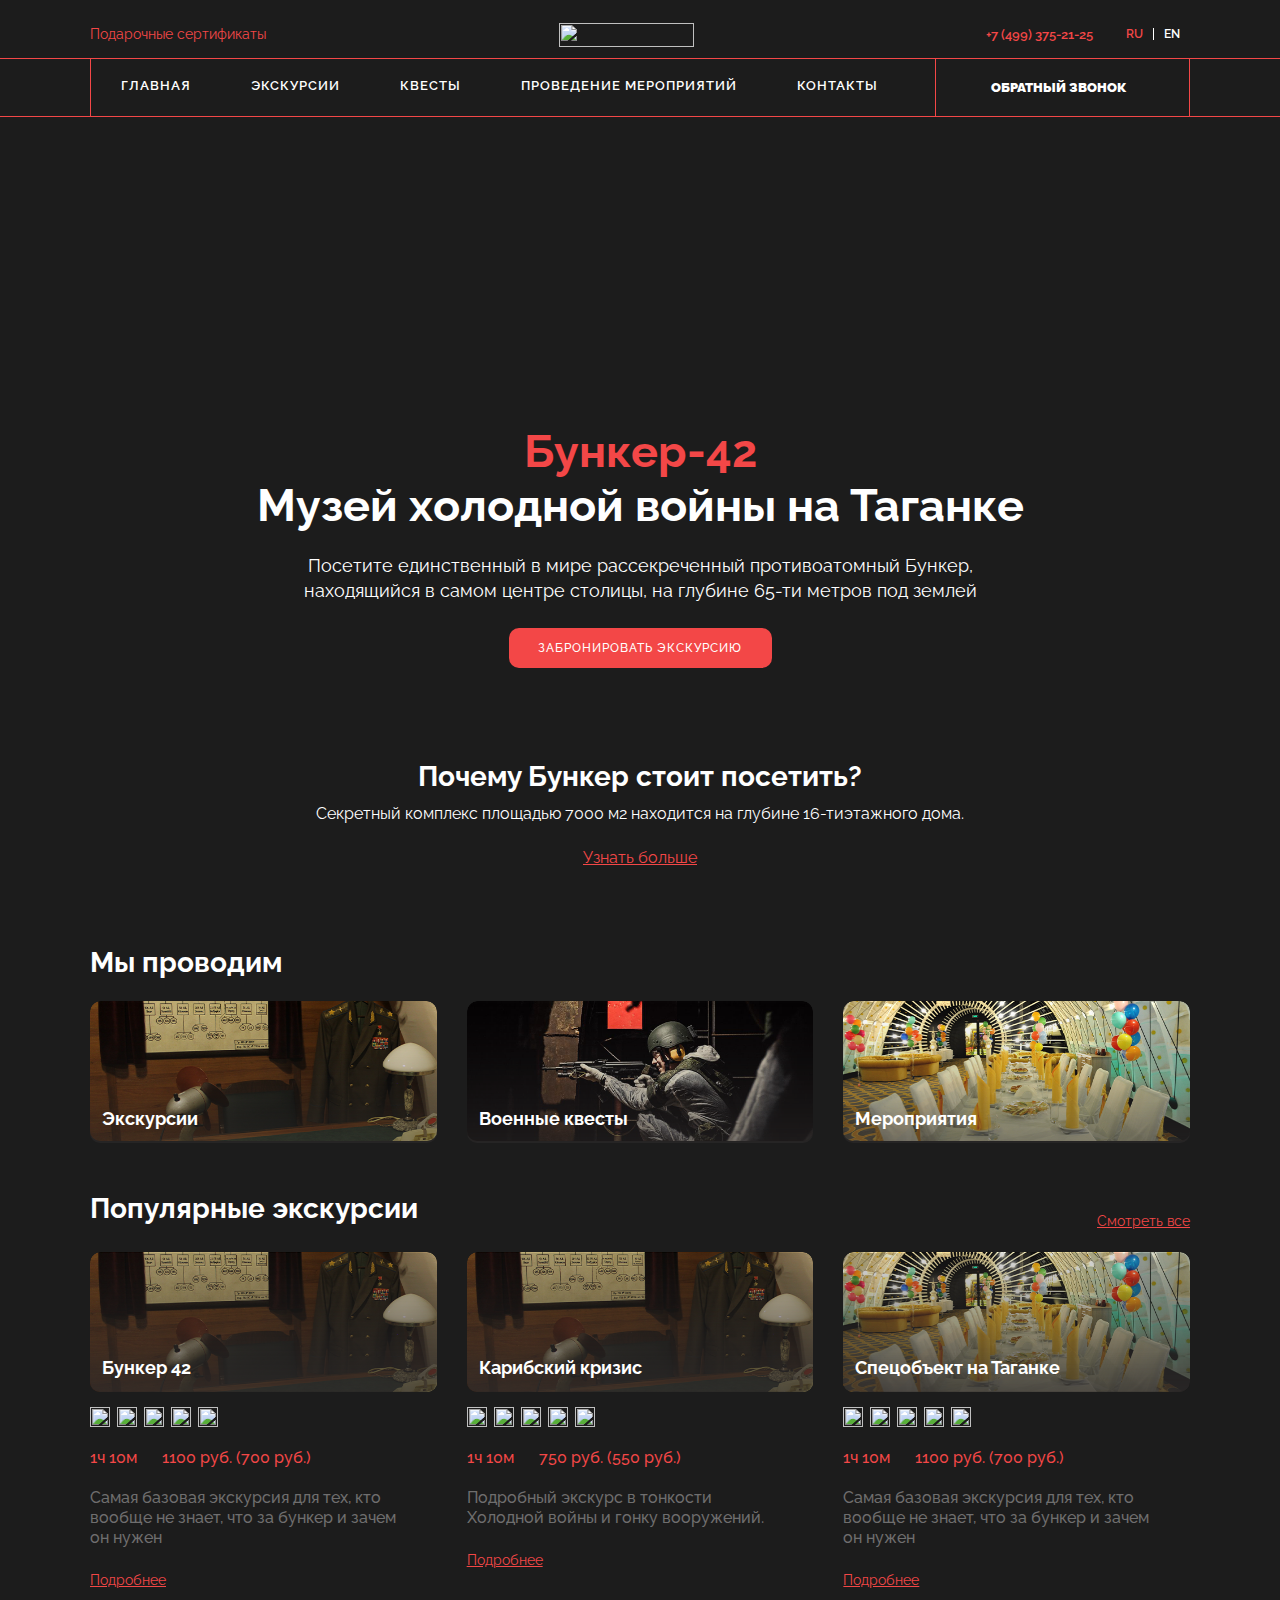
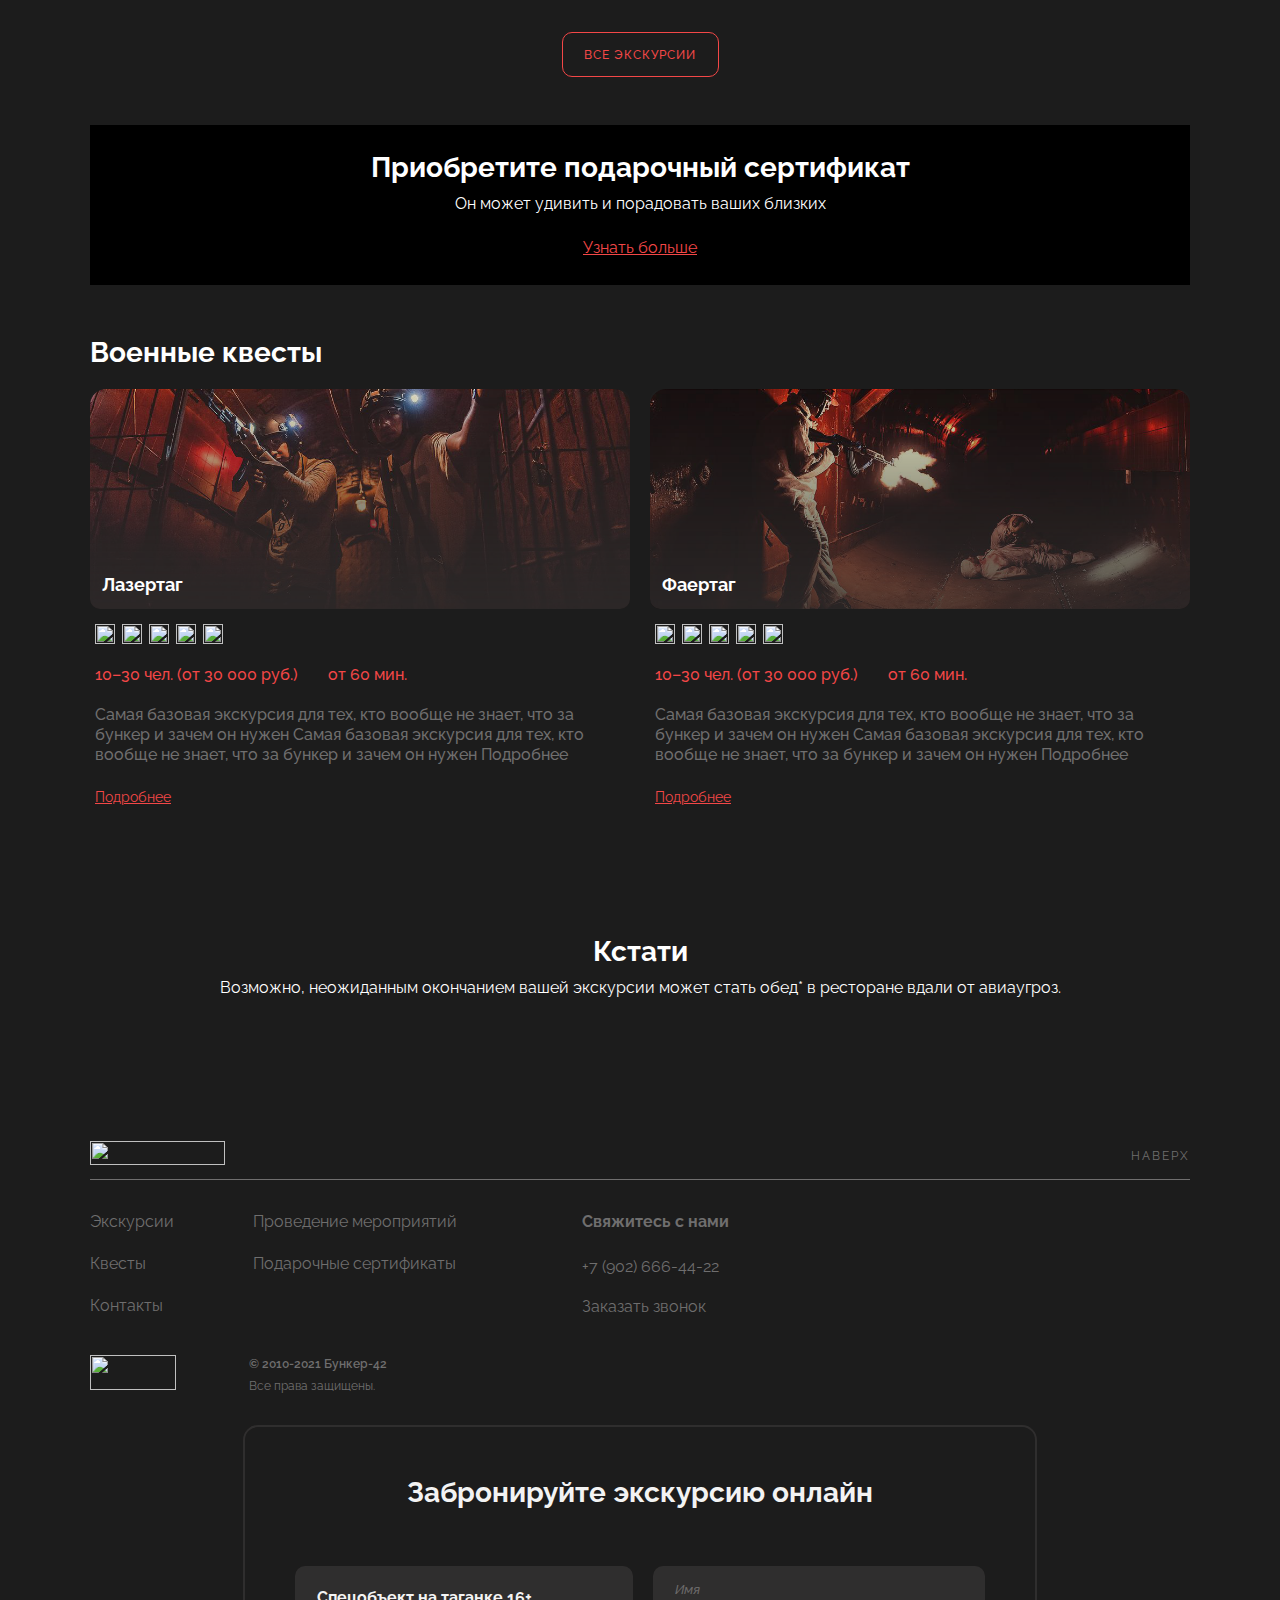
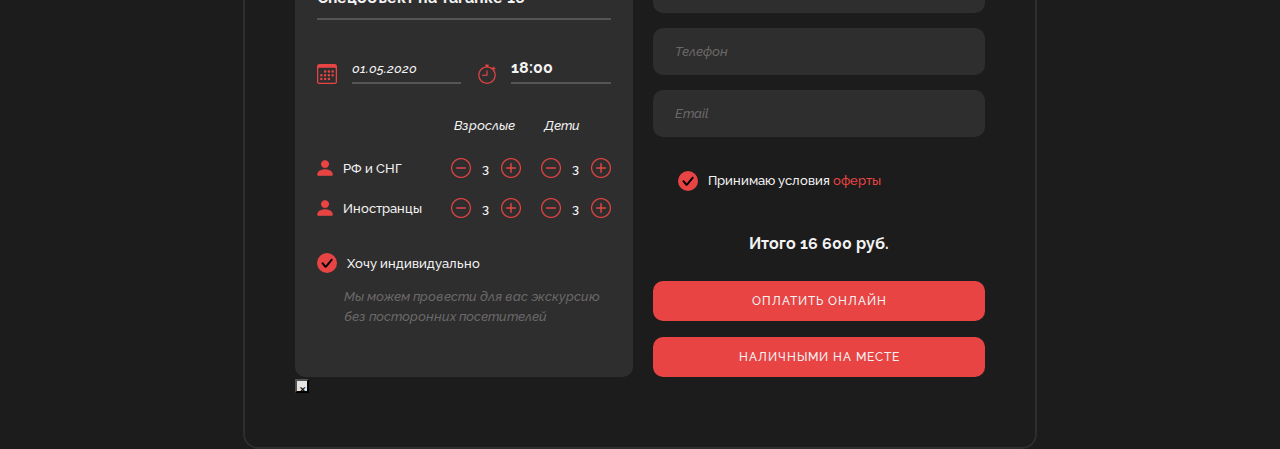
==== commit 82393035: "add-card" ====
--- a/index.html
+++ b/index.html
@@ -153,13 +153,13 @@
     <section id="home">
         <div class="container">
             <div class="home-box">
-                <h1>
+                <div class="title">
                     <span>
                         Бункер-42
                     </span>
 
                     Музей холодной войны на Таганке
-                </h1>
+                </div>
                 <p>Посетите единственный в мире рассекреченный противоатомный Бункер, находящийся в самом центре
                     столицы, на глубине 65-ти метров под землей
                 </p>
@@ -169,14 +169,18 @@
     </section>
     <section id="visiting" class="main-banner">
         <div class="container">
-            <h2 class="section-title">
-                Почему Бункер <br> стоит посетить?
-            </h2>
-            <p>
-                Секретный комплекс площадью 7000 м2 находится на глубине 16-тиэтажного дома.
-            </p>
-            <a href="#" class="learn-more">Узнать больше</a>
-        </div>
+            <div class="content">
+                <h2 class="section-title">
+                    Почему Бункер <br> стоит посетить?
+                </h2>
+                <p>
+                    Секретный комплекс площадью 7000 м2 находится на глубине 16-тиэтажного дома.
+                </p>
+                <a href="#" class="learn-more">Узнать больше</a>
+            </div>
+            <div class="mouse-parallax-bg">
+
+            </div>
         </div>
     </section>
     <section id="we-do">
@@ -295,11 +299,16 @@
     </section>
     <section id="gift-certificate" class="main-banner">
         <div class="container">
-            <h2 class="section-title">
-                Приобретите <br> подарочный сертификат
-            </h2>
-            <p>Он может удивить и порадовать ваших близких</p>
-            <a href="#" class="learn-more">Узнать больше</a>
+            <div class="content">
+                <h2 class="section-title">
+                    Приобретите <br> подарочный сертификат
+                </h2>
+                <p>Он может удивить и порадовать ваших близких</p>
+                <a href="#" class="learn-more">Узнать больше</a>
+            </div>
+            <div class="mouse-parallax-bg-two">
+
+            </div>
         </div>
     </section>
     <section id="military-quests">
@@ -363,12 +372,16 @@
     </section>
     <section id="by-the-way" class="main-banner">
         <div class="container">
-            <div class=" banner-parallax-two"></div>
-            <h2 class="section-title">
-                Кстати
-            </h2>
-            <p>Возможно, неожиданным окончанием вашей экскурсии может стать обед*
-                в ресторане вдали от авиаугроз. </p>
+           <div class="content">
+               <h2 class="section-title">
+                   Кстати
+               </h2>
+               <p>Возможно, неожиданным окончанием вашей экскурсии может стать обед*
+                   в ресторане вдали от авиаугроз. </p>
+           </div>
+            <div class="mouse-parallax-bg-three">
+
+            </div>
         </div>
     </section>
 </main>
@@ -406,7 +419,7 @@
             <img src="assets/images/visota.png" alt="">
             <div class="text">
                 <p>© 2010-2021 Бункер-42 </p>
-                <span>Все права защиены.</span>
+                <span>Все права защищены.</span>
             </div>
         </div>
     </div>
@@ -618,6 +631,7 @@
 <script src="https://cdnjs.cloudflare.com/ajax/libs/slick-carousel/1.8.1/slick.min.js"
         integrity="sha512-XtmMtDEcNz2j7ekrtHvOVR4iwwaD6o/FUJe6+Zq+HgcCsk3kj4uSQQR8weQ2QVj1o0Pk6PwYLohm206ZzNfubg=="
         crossorigin="anonymous"></script>
+<script src="assets/js/universal-parallax.min.js"></script>
 <script src="assets/js/datepicker-full.min.js"></script>
 <script src="assets/js/script.js"></script>
 </body>
--- a/assets/css/style.css
+++ b/assets/css/style.css
@@ -54,6 +54,7 @@
     left: 0;
     top: 0;
     width: 100%;
+    z-index: 99999;
 }
 header .header-top {
     display: flex;
@@ -183,20 +184,20 @@
 #home .home-box {
     padding-right: 60px;
 }
-#home .home-box h1 {
+#home .home-box .title {
     font-size: 30px;
     line-height: 35px;
     color: #ffffff;
     font-weight: 700;
 }
-#home .home-box h1 span {
+#home .home-box .title span {
     color: #f34747;
     display: block;
 }
 #home .home-box p {
     font-size: 16px;
     color: #ffffff;
-    line-height: 24px;
+    line-height: 25px;
     margin: 28px 0 34px 0;
 }
 #home .home-box .button {
@@ -308,7 +309,8 @@
     height: 100%;
     position: absolute;
     left: 0;
-    bottom:  0;
+    bottom:  -2px;
+    border-radius: 10px;
     z-index: 1;
 }
 #we-do .box.military-quests {
@@ -344,14 +346,16 @@
 }
 .ex-card .card-header:after{
     content: "";
-    background:url("../images/layer2.png")no-repeat;
+    background:url("../images/layer2.png")no-repeat center;
     background-size: cover;
     width: 100%;
     height: 100%;
     position: absolute;
     left: 0;
-    bottom:  -2px;
+    bottom:  -1px;
     z-index: 1;
+    border-radius: 10px;
+    overflow: hidden;
 }
 .ex-card .card-header .title{
     font-size: 16px;
@@ -579,6 +583,13 @@
 }
 .white-popup-block .select {
     margin-bottom: 44px;
+}
+.select {
+    position: relative;
+    display: block;
+    min-width: 220px;
+    width: 100%;
+    max-width: 400px;
 }
 .select.select1 {
     position: relative;
@@ -1198,6 +1209,7 @@
     height: 305px;
     z-index: 1;
     width: 100%;
+    border-radius: 10px;
 }
 #guides .left .title {
     font-size: 20px;
@@ -1241,12 +1253,32 @@
     right: -21px;
     top: 5px;
 }
+#guides .tabs__content .info {
+    margin: 27px 20px 0 20px;
+    display: flex;
+}
+
+#guides .tabs__content .info .address-box {
+    margin-right: 22px;
+}
+#guides .tabs__content .info .title {
+    font-size: 16px;
+    color: #ffffff;
+    font-weight: 700;
+    margin-bottom: 10px;
+}
+#guides .tabs__content .info p {
+    font-size: 14px;
+    color: #ffffff;
+    line-height: 20px;
+}
 .tabs__content {
     display: none;
     transition: .9s ease-out;
 }
 .tabs__content.active{
-    display: block;
+    display: flex;
+    flex-direction: column;
 }
 #guides .tabs .tabs__caption li:last-child{
     margin-right: 0;
@@ -1414,3 +1446,182 @@
     padding: 30px 0 30px 170px;
     transition: all 300ms linear;
 }
+/*hub-excursion styles end*/
+/*card.html styles start*/
+
+#card-home .container {
+    padding: 0;
+}
+#card-home .card-main-slider .item {
+    height: 340px;
+}
+#card-home .slick-dots {
+    bottom: 10px;
+    left: 20px;
+    display: inline-block;
+    width: auto;
+    padding: 0;
+}
+#card-home .slick-dots li {
+    position: relative;
+    display: inline-block;
+    width: 15px;
+    height: auto;
+    margin: 0 7px;
+}
+#card-home .slick-dots li button {
+    padding: 10px 0;
+    width: 15px;
+    height: auto;
+}
+#card-home .slick-dots li.slick-active button:before {
+    background: #f34747;
+    opacity: 1;
+}
+#card-home .slick-dots li button:before {
+    position: absolute;
+    top: 50%;
+    left: 0;
+    width: 15px;
+    height: 2px;
+    content: "";
+    text-align: center;
+    opacity: 1;
+    background: #ffffff;
+    -webkit-font-smoothing: antialiased;
+    -moz-osx-font-smoothing: grayscale;
+}
+#card .card-info .info-header{
+    display: flex;
+    justify-content: space-between;
+    margin-bottom: 27px;
+}
+#card .card-info .section-title {
+    font-size: 30px;
+    line-height: 36px;
+    margin-bottom: 23px;
+}
+#card .card-info .info-header .rating-img img {
+    width: 16px;
+    height: 16px;
+    margin-right: 4px;
+}
+#card .card-info .info-header .time {
+    font-size: 16px;
+    color: #f34747;
+    font-weight: 500;
+}
+#card .card-info .price-box .name ,
+#card .card-info .price-box .price {
+    font-size: 14px;
+    font-weight: 700;
+}
+#card .card-info .price-box .price{
+    color: #f34747;
+}
+#card .card-info .price-box .item{
+    margin-bottom: 23px;
+}
+
+#card .card-info .price-box .name{
+    color: #ffffff;
+    margin-right: 12px;
+}
+#card .card-info .price-box .dais-price {
+    margin: 6px 0;
+}
+#card .card-info .price-box .button {
+    font-size: 12px;
+    text-transform: uppercase;
+}
+#card .card-info  .warning-text{
+    display: none;
+}
+#card .excursion-details{
+    margin-top: 30px;
+}
+#card .excursion-details .links-box{
+    display: flex;
+    align-items: center;
+    flex-wrap: wrap;
+    margin-bottom: 38px;
+}
+#card .excursion-details .text{
+    margin-bottom: 46px;
+}
+#card .excursion-details .text p {
+    color: #6f6e6e;
+    font-size: 14px;
+    line-height: 20px;
+}
+#card .excursion-details .text p:first-child {
+    margin-bottom: 23px;
+}
+#card .excursion-details .links-box a {
+    border: 1px solid #f34747;
+    border-radius: 30px;
+    padding:  0 4px;
+    font-size: 14px;
+    color: #f34747;
+    font-weight: 500;
+    margin: 3px 4px;
+    display: flex;
+    align-items: center;
+    justify-content: center;
+    position: relative;
+    transition: .3s ease-in;
+}
+#card .excursion-details .links-box a span {
+    display: none;
+    position: absolute;
+    right: 0;
+    top: 0;
+    background: #6f6e6e;
+    font-size: 8px;
+    padding: 9px 8px;
+    border-radius: 10px;
+    color: #ffffff;
+}
+#card .excursion-details .links-box a:hover{
+    background: #f34747;
+    color: #ffffff;
+}
+#card .excursion-details .title {
+    color: #ffffff;
+    font-size: 28px;
+    line-height: 36px;
+    font-weight: 700;
+    margin-bottom: 32px;
+}
+#card .excursion-details .details .item {
+    display: grid;
+    grid-template-columns: 1fr 1fr;
+    grid-column-gap: 49px;
+    margin-bottom: 11px;
+}
+#card .excursion-details .details .item:last-child{
+    margin-bottom: 3px;
+}
+#card .excursion-details .details .item .option {
+    color: #ffffff;
+    font-size: 14px;
+    font-weight: 500;
+}
+#card .excursion-details .details .item p {
+    color: #f34747;
+    font-weight: 500;
+    font-size: 14px;
+}
+#card .excursion-details .war-text{
+    width: 44%;
+    margin-left: auto;
+}
+
+#card .excursion-details .war-text p {
+    color: #6f6e6e;
+    font-size: 14px;
+    line-height: 20px;
+    font-weight: 500;
+    font-style: italic;
+}
+/*card.html styles end*/--- a/assets/css/responsive.css
+++ b/assets/css/responsive.css
@@ -112,18 +112,19 @@
         background: url("../images/header-bg-pc.png");
     }
     #home {
-        padding: 244px 0 67px 0;
+        padding: 400px 0 67px 0;
         background: url("../images/home-bg-pc.png")no-repeat center bottom;
         background-size: cover;
     }
     #home .home-box {
         text-align: center;
-        padding: 0 100px;
-    }
-    #home .home-box h1 {
+        padding: 0;
+    }
+    #home .home-box .title {
         font-size: 45px;
         margin-top: 25px;
-        line-height: 55px;
+        line-height: 54px;
+        margin-bottom: 0;
     }
     #home .home-box .button {
         margin: 0 auto;
@@ -131,6 +132,9 @@
 
     #home .home-box p {
         font-size: 18px;
+        line-height: 25px;
+        width: 71%;
+        margin: 20px auto 25px auto;
 
     }
     #we-do .box .title {
@@ -241,13 +245,40 @@
     .main-banner .container {
         padding: 0;
     }
+    .main-banner {
+        height: 160px;
+        position: relative;
+        overflow: hidden;
+    }
+    .main-banner .content {
+        position: relative;
+        z-index: 100;
+    }
+    .mouse-parallax-bg,
+    .mouse-parallax-bg-two ,
+    .mouse-parallax-bg-three {
+        position: absolute;
+        left: 0;
+        top: 0;
+        background-image: url("../images/why-pc.png");
+        background-position: center center;
+        background-repeat: no-repeat;
+        background-size: cover;
+        width: 120%;
+        height: 220px;
+        transition: all 0.1s ease;
+    }
     #visiting {
-        background: url("../images/why-pc.png")no-repeat center;
+        background: none;
         height: 160px;
+        position: relative;
         background-size: cover;
     }
-    #by-the-way {
-        background: url("../images/by-the-way-pc.png")no-repeat;
+
+    #by-the-way.mouse-parallax-bg-three {
+        background-image: url("../images/by-the-way-pc.png");
+        background-position: center center;
+        background-repeat: no-repeat;
         background-size: cover;
     }
     #popular .container {
@@ -281,6 +312,9 @@
     }
     #faq .faq-box .question {
         margin-bottom: 2px;
+    }
+    #guides {
+        padding: 100px 0 35px 0;
     }
     #guides .guide-wrap{
         display: grid;
@@ -294,11 +328,56 @@
         padding: 96px 16px 20px 16px;
         margin: 0;
     }
+    #guides .left .title {
+        font-size: 20px;
+        line-height: 24px;
+    }
+    #guides .left:before {
+        height: 115%;
+        background-size: cover;
+    }
+    #guides .tabs__content{
+        height: 300px;
+    }
     #guides .tabs__content img {
-        height: 300px;
+        height: 100%;
+        width: 395px;
     }
     #guides .address {
         margin: 0;
+    }
+    #guides .title-box {
+        display: flex;
+        margin-bottom: 20px;
+        align-items: center;
+    }
+    #guides .title-box .section-title {
+        margin: 0;
+        font-size: 20px;
+        line-height: 20px;
+    }
+    #guides .tabs .tabs__caption {
+        display: flex;
+        margin: 0 0 0 115px;
+    }
+    #guides .tabs__content.active {
+        flex-direction: row;
+    }
+    #guides .tabs__content .info {
+        margin: 84px  0 0 20px;
+        display: flex;
+        flex-direction: column;
+        justify-content: space-between;
+    }
+    #guides .tabs__content .info .address-box {
+        margin-right: 0;
+    }
+    #guides .tabs__content .info .title {
+        margin-bottom: 20px;
+    }
+    #guides .tabs__content .info p {
+        font-size: 16px;
+        line-height: 23px;
     }
     #special-offer {
         padding: 37px 0 30px 0;
@@ -335,8 +414,146 @@
     #reviews-rating .reviews {
         margin-top: 0;
     }
-
-    /*hub-excursion styles end*/
+    #reviews-rating .rating .rating-box .section-title {
+        margin-bottom: 5px;
+    }
+    #reviews-rating .rating .rating-box .rating-num {
+        font-size: 102px;
+        line-height: 111px;
+        margin-bottom: 16px;
+    }
+    #reviews-rating .rating-category .progress {
+        height: 15px;
+    }
+    #reviews-rating .progress-bar {
+        height: 15px;
+    }
+    #reviews-rating .section-title {
+        font-size: 20px;
+    }
+    #reviews-rating .reviews .title {
+        margin: 20px 0;
+    }
+    #reviews-rating .reviews .review-header .name {
+        margin: 0 60px 0 85px;
+    }
+        /*hub-excursion styles end*/
+    /*card.html styles start*/
+    #card-home .container {
+        padding: 0 20px;
+    }
+    #card-home .slick-prev,
+    #card-home .slick-next {
+        display: none!important;
+    }
+    #card-home .navigation {
+        display: flex;
+       
+        align-items: center;
+        justify-content: space-between;
+        margin-bottom: 18px;
+    }
+    #card-home .card-main-slider .item {
+        background: none;
+        background-size: cover;
+        height: 250px;
+        margin-right: 10px;
+        margin-left: 10px;
+    }
+
+    .card-main-slider .slick-track {
+        left: -20px;
+    }
+    #card-home .slick-dots {
+        bottom: -25px;
+        width: 100%;
+    }
+    #card-home {
+        padding: 150px 0 45px 0 ;
+    }
+    #card-home .navigation  a{
+        font-size: 14px;
+        color: #6f6e6e;
+        font-weight: 600;
+    }
+    #card .card-info {
+        display: grid;
+        grid-template-columns: 2fr 1fr;
+        grid-column-gap: 55px;
+    }
+    #card .card-info .info {
+        order: 1;
+    }
+    #card .excursion-details .details-header {
+        grid-template-columns: 0.6fr 1fr;
+        display: grid;
+        grid-column-gap: 46px;
+    }
+    #card .excursion-details .title {
+        color: #ffffff;
+        font-size: 16px;
+        line-height: 23px;
+        width: 70%;
+    }
+    #card .section-title{
+        margin-bottom: 18px;
+    }
+    #card .excursion-details{
+        margin-top: 0;
+    }
+    #card .excursion-details .details .item {
+        grid-template-columns: 0.6fr 1fr;
+        margin-bottom: 7px;
+    }
+    #card .excursion-details .text {
+        margin-bottom: 55px;
+    }
+    #card .excursion-details .text p:first-child {
+        margin-bottom: 18px;
+    }
+    #card .excursion-details .text p {
+        font-size: 16px;
+        line-height: 23px;
+    }
+    #card .card-info .price-box .button {
+        width: 250px;
+        height: 45px;
+    }
+    #card .card-info .section-title.mobile {
+        display: none;
+    }
+    #card .card-info .info-header {
+        flex-direction: column;
+        margin-bottom: 33px;
+    }
+    #card .card-info .info-header .rating-img {
+        margin-bottom: 30px;
+    }
+    #card .card-info  .warning-text {
+        display: block;
+        margin-top: 38px;
+    }
+    #card .excursion-details .war-text {
+        width: 58%;
+        margin-left: auto;
+    }
+    #card .card-info  .warning-text span {
+        font-size: 12px;
+        color: #f34747;
+        font-weight: 700;
+        text-transform: uppercase;
+    }
+    #card .card-info  .warning-text p {
+        font-size: 14px;
+        color: #ffffff;
+        font-weight: 500;
+        line-height: 23px;
+    }
+    .card-main-slider  .slick-slider .slick-list {
+        margin: 0 20px;
+    }
+
+    /*card.html styles end*/
 }
 @media (min-width: 1024px) and (max-width: 1200px){
     .call-me-box {
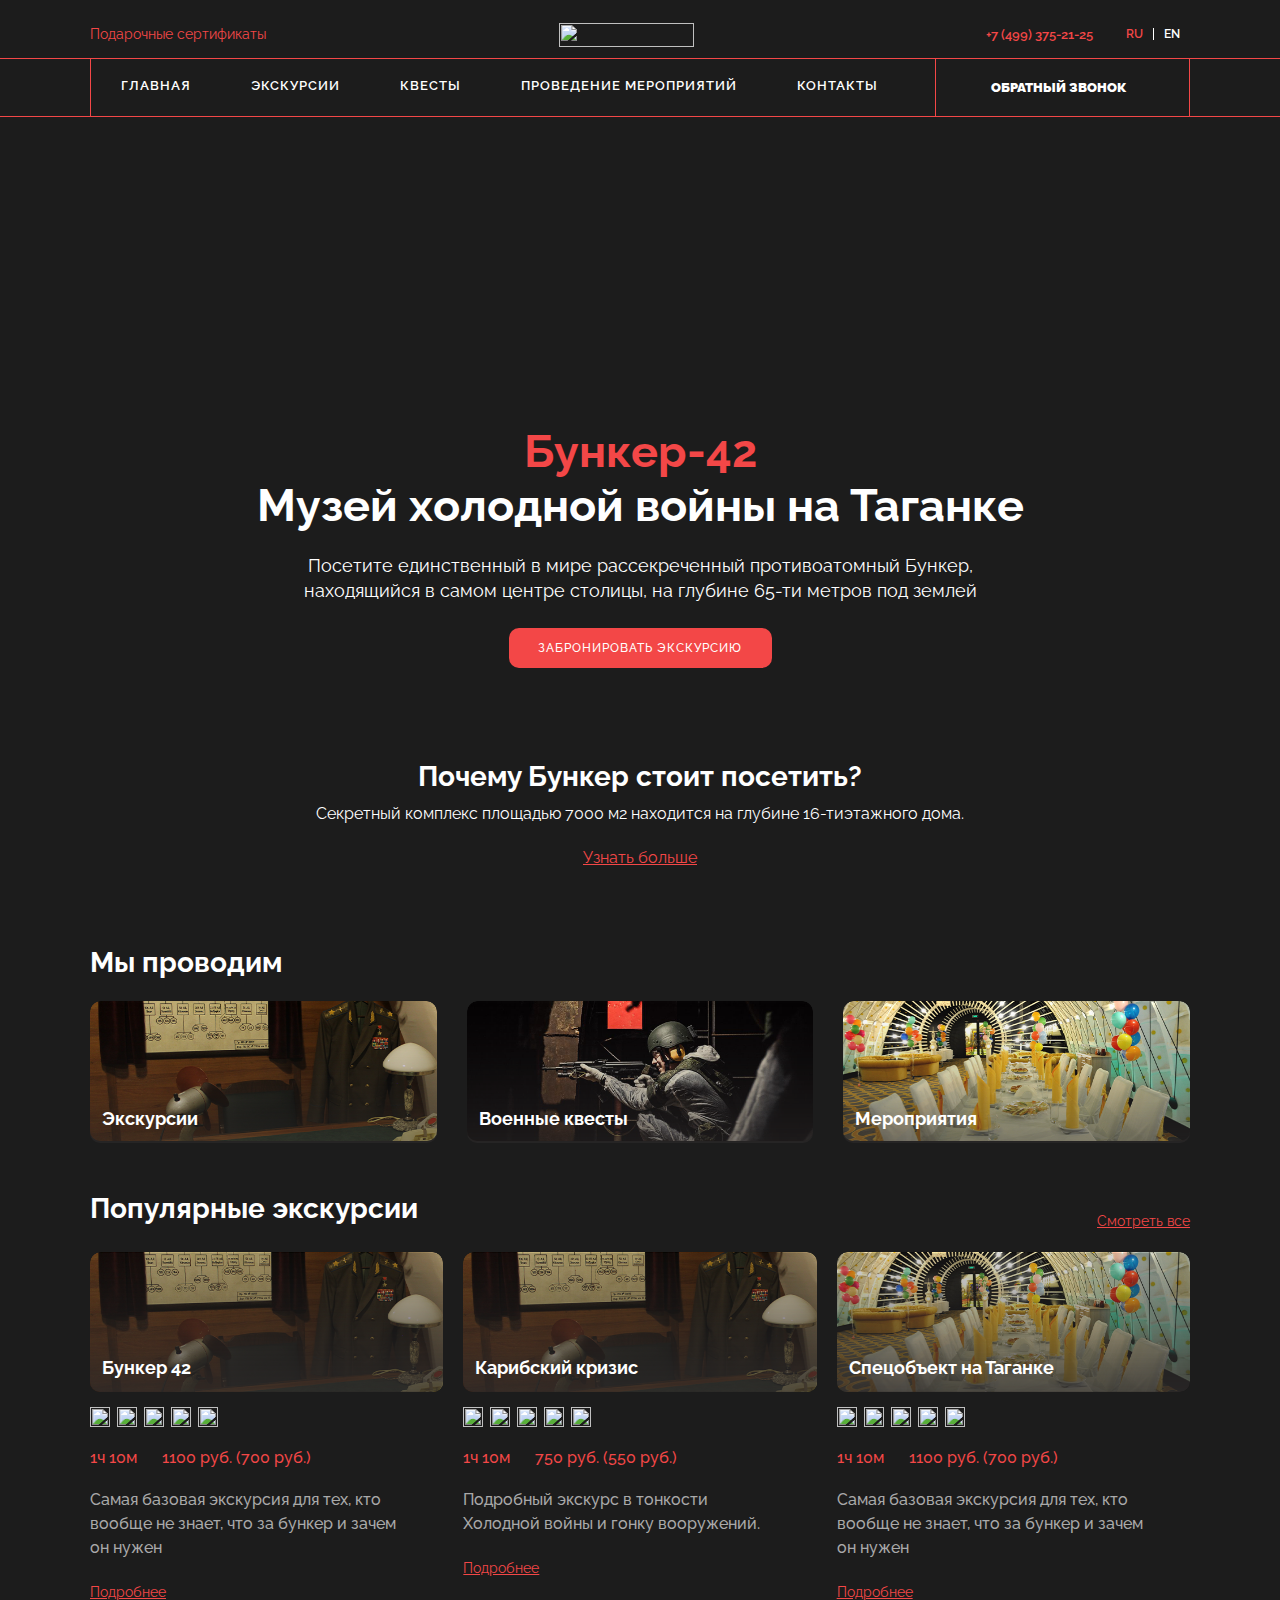
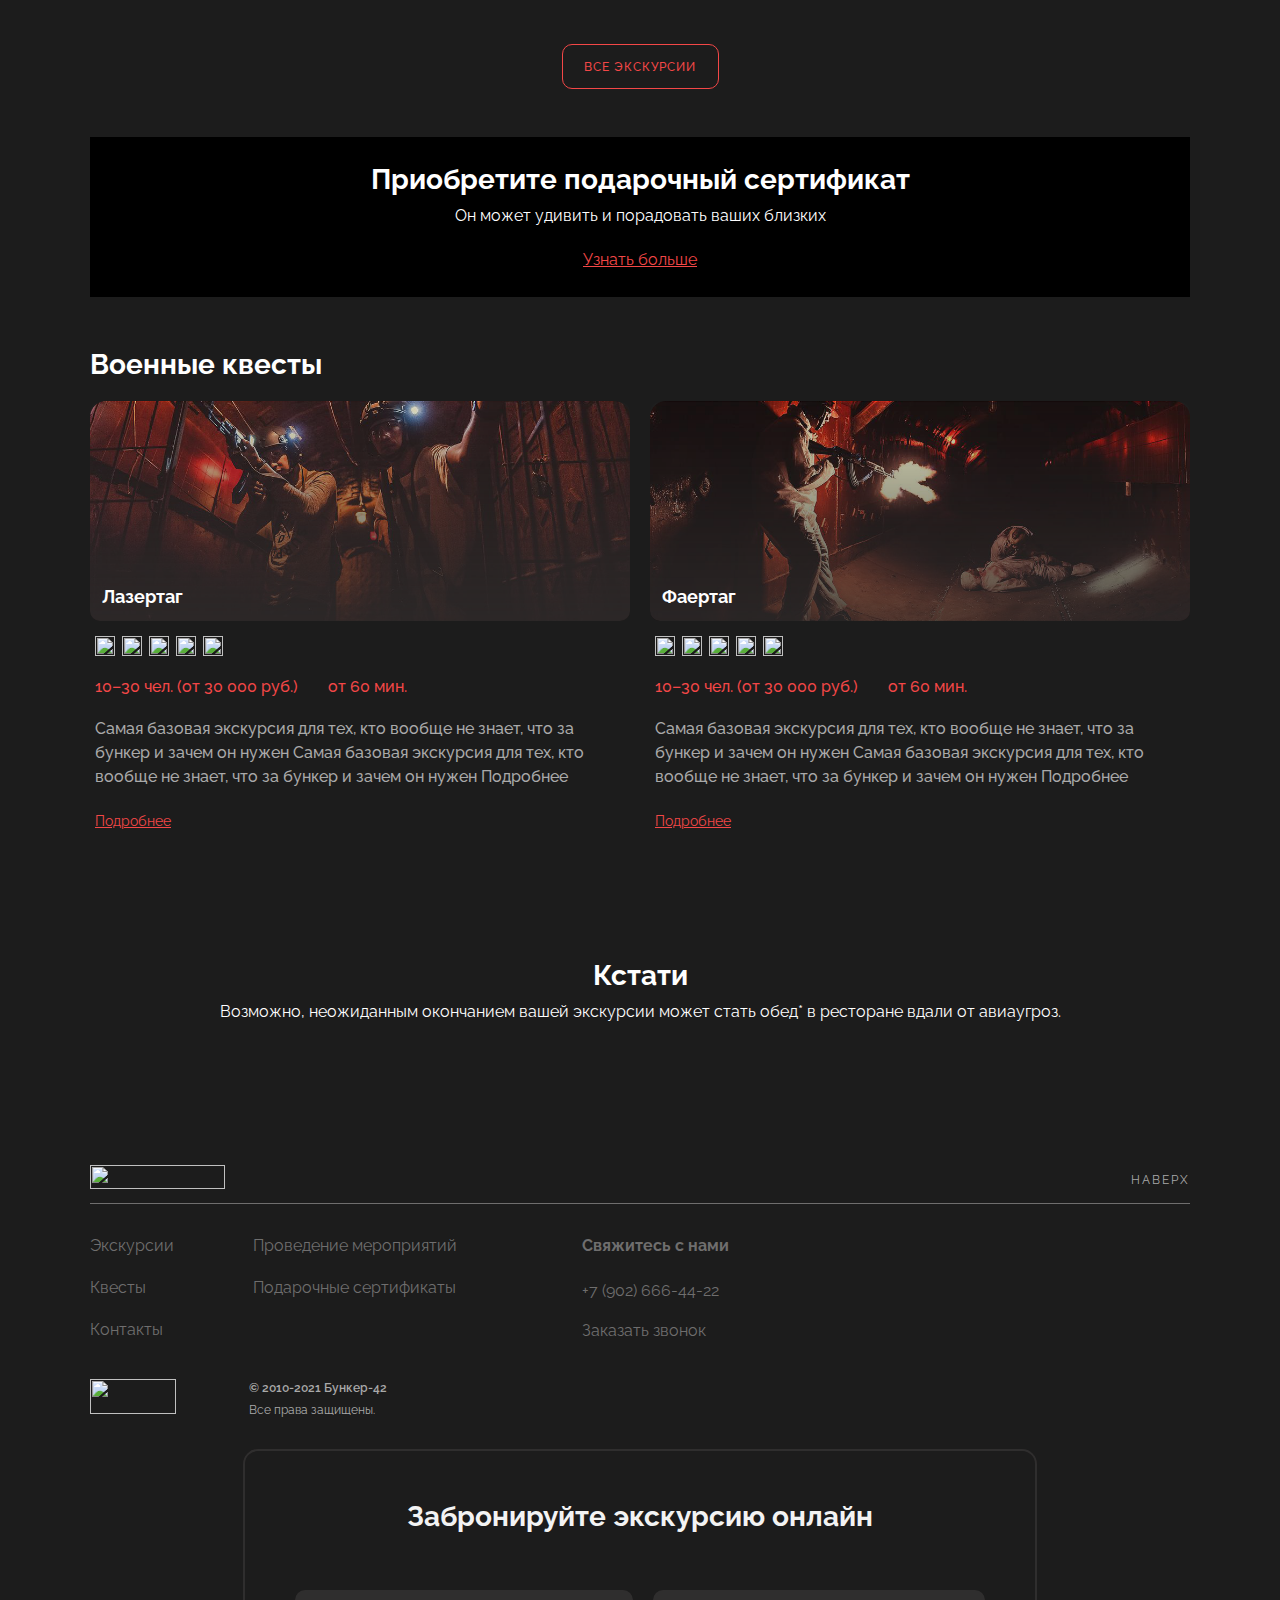
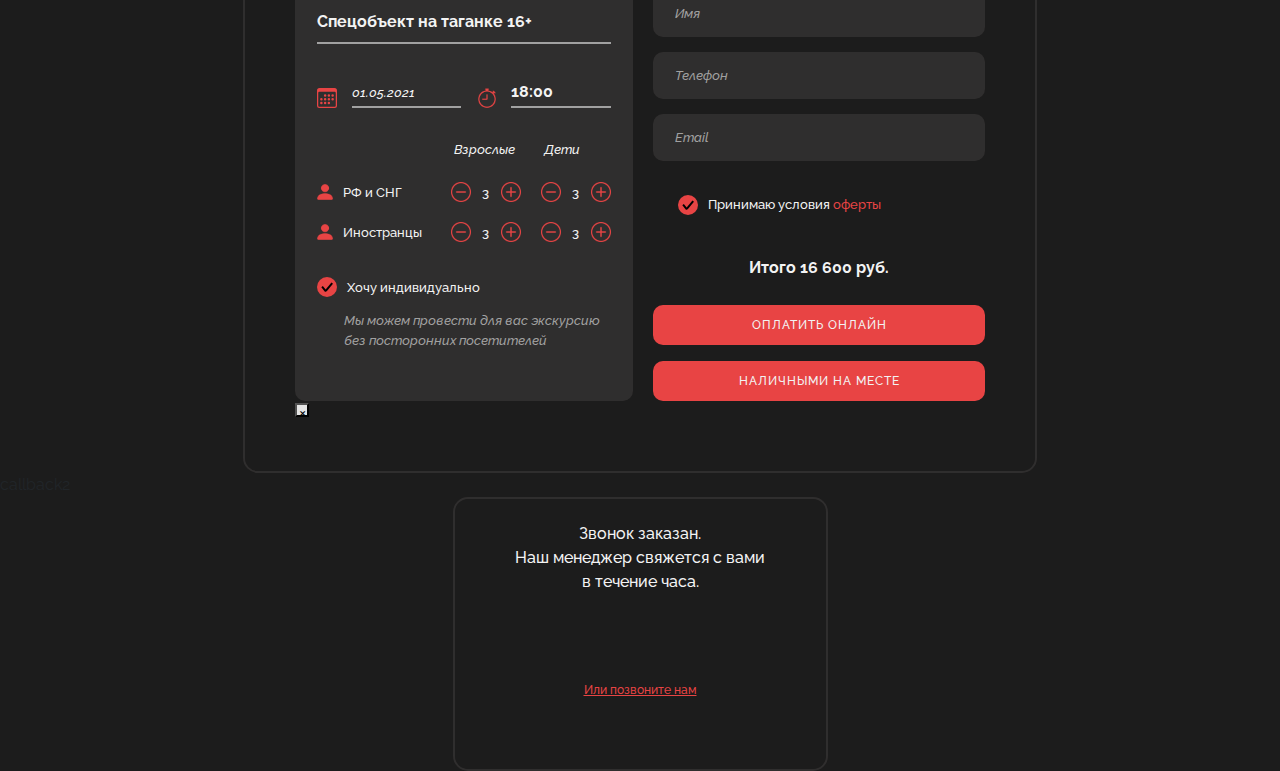
==== commit 082b2521: "edit88" ====
--- a/index.html
+++ b/index.html
@@ -31,7 +31,7 @@
             <a href="#" class="gift-cert">
                 Подарочные сертификаты
             </a>
-            <a href="#" class="logo">
+            <a href="index.html" class="logo">
                 <img src="assets/images/logo.png" alt="">
             </a>
             <div class="right">
@@ -46,7 +46,7 @@
                     <nav class="burger-menu_nav">
                         <ul class="mobile-menu">
                             <li>
-                                <a href="#">
+                                <a href="index.html">
                                     <svg xmlns="http://www.w3.org/2000/svg" xmlns:xlink="http://www.w3.org/1999/xlink"
                                          width="12" height="13" viewBox="0 0 36 38">
                                         <image id="house-door-fill" width="36" height="38"
@@ -110,12 +110,26 @@
                         </div>
                     </nav>
                 </div>
-                <a href="#" class="call">
-                    <svg xmlns="http://www.w3.org/2000/svg" width="19" height="19" fill="#f34747" class="bi bi-telephone-fill" viewBox="0 0 16 16">
-                        <path fill-rule="evenodd" d="M1.885.511a1.745 1.745 0 0 1 2.61.163L6.29 2.98c.329.423.445.974.315 1.494l-.547 2.19a.678.678 0 0 0 .178.643l2.457 2.457a.678.678 0 0 0 .644.178l2.189-.547a1.745 1.745 0 0 1 1.494.315l2.306 1.794c.829.645.905 1.87.163 2.611l-1.034 1.034c-.74.74-1.846 1.065-2.877.702a18.634 18.634 0 0 1-7.01-4.42 18.634 18.634 0 0 1-4.42-7.009c-.362-1.03-.037-2.137.703-2.877L1.885.511z"/>
-                    </svg>
-                </a>
-
+
+                <div class="call-me-box-mobile">
+                    <a href="#" class="call callback-popup">
+                        <svg xmlns="http://www.w3.org/2000/svg" width="19" height="19" fill="#f34747" class="bi bi-telephone-fill" viewBox="0 0 16 16">
+                            <path fill-rule="evenodd" d="M1.885.511a1.745 1.745 0 0 1 2.61.163L6.29 2.98c.329.423.445.974.315 1.494l-.547 2.19a.678.678 0 0 0 .178.643l2.457 2.457a.678.678 0 0 0 .644.178l2.189-.547a1.745 1.745 0 0 1 1.494.315l2.306 1.794c.829.645.905 1.87.163 2.611l-1.034 1.034c-.74.74-1.846 1.065-2.877.702a18.634 18.634 0 0 1-7.01-4.42 18.634 18.634 0 0 1-4.42-7.009c-.362-1.03-.037-2.137.703-2.877L1.885.511z"/>
+                        </svg>
+                    </a>
+                    <div  class=" callback-form   ">
+                        <div class="content">
+                            <div class="section-title">Куда вам перезвонить?</div>
+                            <form action="">
+                                <input type="tel" placeholder="+7 000 000-00-00 ">
+                                <a href="#" class="button">Заказать звонок</a>
+                                <a href="#" class="call-you">Или позвоните нам</a>
+                            </form>
+                            <button title="Close (Esc)" type="button" class="mfp-close">×</button>
+                            <div class="after"></div>
+                        </div>
+                    </div>
+                </div>
             </div>
             <div class="right-pc">
                 <a href="#" class="number">
@@ -132,18 +146,28 @@
         <div class="container">
             <div class="nav-wrap d-flex">
                 <ul class="nav-menu d-flex">
-                    <li><a href="#"> главная</a></li>
+                    <li><a href="index.html"> главная</a></li>
                     <li><a href="#"> Экскурсии</a></li>
                     <li><a href="#"> Квесты</a></li>
                     <li><a href="#"> проведение мероприятий</a></li>
                     <li><a href="#"> контакты</a></li>
                 </ul>
                 <div class="call-me-box">
-                    <a href="#callback" data-toggle="modal" class="call-me callback-popup">
-
+                    <a href="#callback-form" id="but1" data-toggle="modal" class="call-me callback-popup">
                         Обратный звонок
                     </a>
-
+                    <div  class=" callback-form ">
+                        <div class="content">
+                            <div class="section-title">Куда вам перезвонить?</div>
+                            <form action="">
+                                <input type="tel" placeholder="+7 000 000-00-00 ">
+                                <a href="#" class="button">Заказать звонок</a>
+                                <a href="#" class="call-you">Или позвоните нам</a>
+                            </form>
+                            <button title="Close (Esc)" type="button" class="mfp-close">×</button>
+                            <div class="after"></div>
+                        </div>
+                    </div>
                 </div>
             </div>
         </div>
@@ -223,7 +247,7 @@
                 <a href="#">Смотреть все</a>
             </div>
             <div class="popular-slider">
-                <div class="ex-card">
+                <div  class="ex-card">
                     <div class="card-header">
                         <div class="title">Бункер 42</div>
                     </div>
@@ -447,7 +471,7 @@
                         <path d="M14 0H2a2 2 0 0 0-2 2v12a2 2 0 0 0 2 2h12a2 2 0 0 0 2-2V2a2 2 0 0 0-2-2zM1 3.857C1 3.384 1.448 3 2 3h12c.552 0 1 .384 1 .857v10.286c0 .473-.448.857-1 .857H2c-.552 0-1-.384-1-.857V3.857z"/>
                         <path d="M6.5 7a1 1 0 1 0 0-2 1 1 0 0 0 0 2zm3 0a1 1 0 1 0 0-2 1 1 0 0 0 0 2zm3 0a1 1 0 1 0 0-2 1 1 0 0 0 0 2zm-9 3a1 1 0 1 0 0-2 1 1 0 0 0 0 2zm3 0a1 1 0 1 0 0-2 1 1 0 0 0 0 2zm3 0a1 1 0 1 0 0-2 1 1 0 0 0 0 2zm3 0a1 1 0 1 0 0-2 1 1 0 0 0 0 2zm-9 3a1 1 0 1 0 0-2 1 1 0 0 0 0 2zm3 0a1 1 0 1 0 0-2 1 1 0 0 0 0 2zm3 0a1 1 0 1 0 0-2 1 1 0 0 0 0 2z"/>
                     </svg>
-                    <input id="datepicker" name="datepicker" value="01.05.2020" />
+                    <input id="datepicker" type="text" class="datepicker-input" value="01.05.2021" name="datepicker" />
                 </div>
                 <div class="time-box">
                     <svg xmlns="http://www.w3.org/2000/svg" xmlns:xlink="http://www.w3.org/1999/xlink" width="18"
@@ -600,19 +624,8 @@
     <button title="Close (Esc)" type="button" class="mfp-close">×</button>
     <div class="after"></div>
 </div>
-<!--
-callback form
-callback1
-<div id="callback-form" class="   white-popup-block mfp-hide">
-    <div class="section-title">Куда вам перезвонить?</div>
-        <form action="">
-            <input type="text" placeholder="+7 000 000-00-00 ">
-            <button class="button">Заказать звонок</button>
-            <a href="#">Или позвоните нам</a>
-        </form>
-    <button title="Close (Esc)" type="button" class="mfp-close">×</button>
-    <div class="after"></div>
-</div>
+
+
 callback2
 <div id="callback-ok" class="   white-popup-block mfp-hide">
     <p>
@@ -621,18 +634,17 @@
         <a href="#">Или позвоните нам</a>
 
 </div>
--->
+
 <script src="https://code.jquery.com/jquery-3.6.0.js" integrity="sha256-H+K7U5CnXl1h5ywQfKtSj8PCmoN9aaq30gDh27Xc0jk="
         crossorigin="anonymous"></script>
-<script src="assets/js/universal-parallax.min.js"></script>
 <script src="https://cdnjs.cloudflare.com/ajax/libs/magnific-popup.js/1.0.0/jquery.magnific-popup.min.js"
         integrity="sha512-+m6t3R87+6LdtYiCzRhC5+E0l4VQ9qIT1H9+t1wmHkMJvvUQNI5MKKb7b08WL4Kgp9K0IBgHDSLCRJk05cFUYg=="
         crossorigin="anonymous"></script>
 <script src="https://cdnjs.cloudflare.com/ajax/libs/slick-carousel/1.8.1/slick.min.js"
         integrity="sha512-XtmMtDEcNz2j7ekrtHvOVR4iwwaD6o/FUJe6+Zq+HgcCsk3kj4uSQQR8weQ2QVj1o0Pk6PwYLohm206ZzNfubg=="
         crossorigin="anonymous"></script>
-<script src="assets/js/universal-parallax.min.js"></script>
 <script src="assets/js/datepicker-full.min.js"></script>
+<script src="assets/js/datepicker-main.js"></script>
 <script src="assets/js/script.js"></script>
 </body>
 </html>--- a/assets/css/style.css
+++ b/assets/css/style.css
@@ -164,7 +164,7 @@
     top: 0;
     left: 0;
     right: 0;
-    z-index: 10000000;
+    z-index: 99999;
 }
 header nav,
 header .gift-cert,
@@ -233,6 +233,8 @@
     color: #ffffff;
     transition: .2s;
     font-weight: 500;
+    text-transform: uppercase;
+    font-size: 12px;
 }
 .button2 {
     border-radius: 10px;
@@ -243,6 +245,7 @@
     text-transform: uppercase;
     font-weight: 500;
     display: flex;
+
     align-items: center;
     letter-spacing: 1px;
     justify-content: center;
@@ -395,9 +398,9 @@
     margin-right: 25px;
 }
 .ex-card .card-body .description {
-    font-size: 14px;
-    color: #6f6e6e;
-    line-height: 20px;
+    font-size: 16px;
+    color: #a9a9a9;
+    line-height: 24px;
     font-weight: 500;
     padding-right: 30px;
     margin: 16px 0;
@@ -506,7 +509,7 @@
     height: 24px;
 }
 .footer-top .logo-box  .scrool-top {
-    color: #6f6e6e;
+    color: #a9a9a9;
     font-size: 12px;
     letter-spacing: 2px;
     text-transform: uppercase;
@@ -553,7 +556,7 @@
 }
 .copyright .text p,
 .copyright .text span {
-    color: #6f6e6e;
+    color: #a9a9a9;
     font-size: 12px;
 }
 .copyright .text p {
@@ -564,6 +567,12 @@
 .white-popup-block .section-title {
     margin-bottom: 55px;
     text-align: center;
+}
+.mfp-bg {
+    z-index: 999999;
+}
+.mfp-wrap {
+    z-index: 999999;
 }
 .white-popup-block {
     border: 2px solid rgb(49, 47, 47) ;
@@ -613,7 +622,7 @@
     width: 100%;
     height: 32px;
     max-width: 100%;
-    border-bottom: 2px solid #5a5959;
+    border-bottom: 2px solid #a9a9a9;;
     background: none;
     padding: 0 20px 10px 0;
     display: flex;
@@ -709,7 +718,7 @@
     border-right: none;
     border-top: none;
     border-left: none;
-    border-bottom: 2px solid #5a5959;
+    border-bottom: 2px solid #a9a9a9;
     background: none;
     color: #ffffff;
     font-size: 13px;
@@ -854,7 +863,7 @@
     font-size: 13px;
     font-weight: 500;
     font-style: italic;
-    color: #6f6e6e;
+    color: #a9a9a9;
     margin-top: 14px;
 }
 .white-popup-block .contacts .contacts_input{
@@ -871,7 +880,7 @@
     margin-bottom: 15px;
 }
 .white-popup-block .contacts .contacts_input::placeholder{
-    color: #6f6e6e;
+    color: #a9a9a9;
 }
 
 .white-popup-block .details {
@@ -941,7 +950,7 @@
     background-color: rgb(28, 28, 28);
 }
 .datepicker-cell.prev:not(.disabled), .datepicker-cell.next:not(.disabled) {
-    color: #7a7a7a;
+    color: #a9a9a9;
     opacity: 0;
 }
 .datepicker .datepicker-cell {
@@ -978,15 +987,23 @@
 .callback-popup {
     position: relative;
 }
-#callback-form {
+.callback-form {
+    display: none;
+}
+.callback-form {
     padding: 25px 22px 22px 22px;
     border-radius: 0 0 10px 10px;
-    width: 375px;
+    width: 254px;
+    position: absolute;
+    border: none;
     background-color: rgb(28, 28, 28);
     opacity: 0.949;
     z-index: 123;
+    transition: .8s ease-in;
+    top: 114px;
+}
+.callback-form.is-open {
     display: block;
-    transition: .8s ease-in;
 }
 .datepicker-grid {
     width: 100%;
@@ -994,42 +1011,42 @@
 .call-me {
     position: relative;
 }
-#callback-form .section-title {
+.callback-form .section-title {
     font-size: 16px;
     color: #ffffff;
     font-weight: 500;
     margin-bottom: 14px;
     text-align: center;
 }
-#callback-form button.mfp-close {
+.callback-form button.mfp-close {
     display: none;
 }
-#callback-form form{
-    width: 100%;
-}
-#callback-form form input {
+.callback-form form{
+    width: 100%;
+}
+.callback-form form input {
     border: none;
     width: 100%;
     border-radius: 10px;
     background-color: rgb(49, 47, 47);
     height: 45px;
     font-size: 16px;
-    color: #6f6e6e;
-    font-weight: 500;
-    padding: 20px;
+    color: #a9a9a9;
+    font-weight: 500;
+    padding: 5px 20px ;
     text-align: center;
     margin-bottom: 10px;
 }
-#callback-form form button {
+.callback-form form .button {
     width: 100%;
     border: none;
     border-radius: 10px;
     font-size: 12px;
     font-weight: 500;
-    height: 40px;
+    height: 45px;
     text-transform: uppercase;
 }
-#callback-form form a {
+.callback-form form .call-you{
     color: #f34747;
     font-size: 12px;
     font-weight: 500;
@@ -1063,6 +1080,169 @@
 }
 /*callback-popup */
 /*hub-excursion styles start*/
+#bunker {
+    padding-bottom: 60px;
+}
+#bunker .container {
+    padding: 0;
+}
+#bunker .bunker-box {
+    display: flex;
+    align-items: center;
+    padding: 40px 35px 60px 35px;
+    background: url("../images/bunker.png")no-repeat center bottom;
+    background-size: cover;
+    border-radius: 10px;
+}
+#bunker .info {
+    width: 100%;
+    text-align: center;
+    margin-bottom: 43px;
+}
+#bunker iframe {
+    width: 100%;
+    height: 200px;
+    border: none;
+}
+#bunker .info .section-title{
+    margin-bottom: 22px;
+}
+#bunker .info p {
+    font-size: 16px;
+    line-height: 23px;
+    color: #ffffff;
+}
+#bunker .bunker-box {
+    display: flex;
+
+    align-items: center;
+    padding: 40px 35px 60px 35px;
+    background: url(../images/bunker.png)no-repeat center bottom;
+    background-size: cover;
+    border-radius: 10px;
+}
+#bunker .inner {
+    width: 300px;
+    height: 100%;
+    position: relative;
+}
+
+#bunker .cards-wrapper {
+    width: 300px;
+    height: 100%;
+    position: relative;
+}
+#bunker .cards-wrapper .card.card-box {
+    width: 165px;
+    height: 250px;
+    position: absolute;
+    top: 0;
+    border-radius: 10px;
+    transition: all 200ms;
+    transition-timing-function: ease-in-out;
+    box-shadow: 0 0 4px rgba(0,0,0,0.15);
+    cursor: -webkit-grab;
+    cursor: -moz-grab;
+    border: none;
+    z-index: 1000;
+}
+#bunker .cards-wrapper .card.card-box .box {
+    position: relative;
+    background: #312f2f;
+    width: 165px;
+    height: 250px;
+    border-radius: 10px;
+    border: none;
+    overflow: hidden;
+    padding: 115px 14px 14px 14px;
+}
+#bunker .cards-wrapper .card.card-box .box p {
+    font-size: 15px;
+    color: #ffffff;
+    font-weight: 700;
+    line-height: 19px;
+}
+#bunker .cards-wrapper .card.card-box .box p span {
+    font-weight: 800;
+    font-style: italic;
+    color: #f34747;
+    position: relative;
+    z-index: 10;
+}
+#bunker .cards-wrapper .card.card-box .box .num {
+    position: absolute;
+    right: 20px;
+    top: 0;
+    width: 22px;
+    height: 37px;
+    background: url("../images/shape_num.png")no-repeat;
+    background-size: contain;
+    display: flex;
+    padding-top: 5px;
+    justify-content: center;
+    font-size: 17px;
+    color: #ffffff;
+    font-weight: 700;
+}
+#bunker .cards-wrapper .card.card-box .box:after{
+    content: "";
+    border: none;
+    border-radius: 10px;
+    background: url("../images/rec1.png")no-repeat no-repeat;
+    background-size: cover;
+    opacity: 0.2;
+    position: absolute;
+    left: 0;
+    top: 0;
+    width: 170px;
+    height: 100%;
+
+}
+
+
+#bunker .cards-wrapper .card.card-box:nth-child(1) {
+    top: 0;
+    right: 0;
+}
+#bunker .cards-wrapper .card.card-box:nth-child(2) {
+    top: 0;
+    right: 15px;
+}
+#bunker .cards-wrapper .card.card-box:nth-child(3) {
+    top: 0;
+    right: 30px;
+}
+#bunker .cards-wrapper .card.card-box:nth-child(4) {
+    top: 0;
+    right: 45px;
+}
+#bunker .cards-wrapper .card.card-box:nth-child(5) {
+    top: 0;
+    right: 60px;
+}
+#bunker .cards-wrapper .card.card-box:nth-child(6) {
+    top: 0;
+    right: 75px;
+}
+#bunker .cards-wrapper .card.card-box:nth-child(7) {
+    top: 0;
+    right: 90px;
+}
+#bunker .cards-wrapper .card.card-box:nth-child(8) {
+    top: 0;
+    right: 105px;
+}
+#bunker .cards-wrapper .card.card-box img {
+    width: 100%;
+    -webkit-user-drag: none;
+}
+#bunker .cards-wrapper .card.card-box.card--invisible {
+    transition: all 200ms ease-in;
+    opacity: 0 !important;
+}
+#bunker {
+    position: relative;
+}
 #excursion {
     padding: 55px 0;
 }
@@ -1105,6 +1285,8 @@
 #excursion .button.all{
     width: 100%;
     margin-top: 27px;
+    text-transform: uppercase;
+    font-size: 12px;
 }
 
 #points .slick-prev,
@@ -1144,6 +1326,9 @@
     background: url("../images/points6.png")no-repeat;
     background-size: cover;
 }
+#points .ex-card .card-header .title {
+    line-height: 20px;
+}
 #points .ex-card .card-body .description {
     padding-right: 0;
     margin: 16px 0 0 0;
@@ -1155,6 +1340,8 @@
     padding: 34px 22px 36px 22px;
     background: #312f2f;
     border-radius: 10px;
+    height: 390px;
+    overflow-y: scroll;
 }
 #faq .section-title {
     text-align: center;
@@ -1174,14 +1361,25 @@
     margin-bottom: 25px;
 }
 #faq .faq-box .answer {
-    color: #6f6e6e;
+    color: #a9a9a9;
     font-size: 16px;
     line-height: 24px;
 }
-#faq .read-more {
-    font-size: 16px;
-    color: #f34747;
-    text-decoration: underline;
+#faq  .faq-box::-webkit-scrollbar { width: 3px; height: 3px;}
+#faq  .faq-box::-webkit-scrollbar-button {  background-color: #f34747; }
+#faq  .faq-box::-webkit-scrollbar-track {  background-color: #f34747;}
+#faq  .faq-box::-webkit-scrollbar-track-piece { background-color: #f34747;}
+#faq  .faq-box::-webkit-scrollbar-thumb { height: 50px; background-color: #312f2f; border-radius: 3px;}
+#faq  .faq-box::-webkit-scrollbar-corner { background-color: #999;}
+#faq  .faq-box::-webkit-resizer { background-color: #666;}
+.map {
+    width: 100%;
+    height: 375px;
+}
+.map iframe{
+    width: 100%;
+    height: 375px;
+    border: none;
 }
 #guides {
     padding: 80px 0 35px 0;
@@ -1280,6 +1478,19 @@
     display: flex;
     flex-direction: column;
 }
+header .logo img.pc {
+    display: none;
+}
+header .logo img.mobile {
+    width: 22px;
+    height: 14px;
+}
+header .share{
+    margin-right: 36px;
+}
+.card-page .navigation{
+    display: none;
+}
 #guides .tabs .tabs__caption li:last-child{
     margin-right: 0;
 }
@@ -1288,6 +1499,14 @@
 }
 #guides .tabs .tabs__caption li.active {
     color: #f34747;
+}
+#guides .button {
+    width: 290px;
+    height: 45px;
+    font-size: 12px;
+    text-transform: uppercase;
+    margin: 0 20px;
+    display: flex;
 }
 #special-offer {
     padding: 40px 0;
@@ -1347,6 +1566,7 @@
     width: 100%;
     height: 10px;
     margin-bottom: 9px;
+    background: none;
 }
 #reviews-rating .rating-category .item p {
     font-size: 13px;
@@ -1369,6 +1589,12 @@
 #reviews-rating .reviews {
     margin-top: 60px;
 }
+#reviews-rating .description.pc {
+    display: none;
+}
+#reviews-rating .rating .button{
+    display: none;
+}
 #reviews-rating  .reviews .review-box {
     margin-top: 26px;
 }
@@ -1386,6 +1612,17 @@
     color: #f34747;
     font-weight: 500;
 }
+#reviews-rating .description {
+    font-size: 12px;
+    color: #a9a9a9;
+    line-height: 20px;
+    font-style: italic;
+    margin-top: 27px;
+}
+#reviews-rating .button {
+    font-size: 12px;
+    text-transform: uppercase;
+}
 #reviews-rating .reviews .title {
     font-size: 16px;
     color: #ffffff;
@@ -1394,7 +1631,7 @@
 }
 #reviews-rating .reviews .text {
     font-size: 14px;
-    color: #6f6e6e;
+    color: #a9a9a9;
     margin-bottom: 17px;
 }
 #reviews-rating .reviews .link {
@@ -1402,50 +1639,12 @@
     color: #f34747;
     font-size: 14px;
 }
+#reviews-rating .button2 {
+    width: 270px;
+    margin-top: 27px;
+}
 /*hub-excursion styles start*/
-.announce_box {
-    height: 300px;
-    background: #f34747;
-}
-
-.slot_container .announce_box:first-child {
-    transform: rotate(-10deg);
-    z-index: 4;
-}
-.slot_container.ac .announce_box:nth-child(2) {
-    transform: rotate(-5deg);
-    z-index: 3;
-}
-.slot_container .announce_box:nth-child(3) {
-    transform: rotate(5deg);
-    z-index: 2;
-}
-.slot_container .announce_box:last-child {
-    transform: rotate(10deg);
-    z-index: 1;
-}
-
-.slot_container {
-    display: flex;
-    align-items: center;
-    justify-content: space-between;
-}
-.fan_block .announce_box {
-    border-radius: 8px;
-    width: 300px;
-    margin-left: -170px;
-    border-top: 0;
-    position: relative;
-    background: #99a7b0;
-    overflow: hidden;
-    transition: all 300ms linear;
-}
-.fan_block .slot_container {
-    display: flex;
-    justify-content: center;
-    padding: 30px 0 30px 170px;
-    transition: all 300ms linear;
-}
+
 /*hub-excursion styles end*/
 /*card.html styles start*/
 
@@ -1461,6 +1660,10 @@
     display: inline-block;
     width: auto;
     padding: 0;
+}
+#card-home .card-main-slider img {
+    height: 100%;
+    width: 100%;
 }
 #card-home .slick-dots li {
     position: relative;
@@ -1496,6 +1699,13 @@
     justify-content: space-between;
     margin-bottom: 27px;
 }
+#card .card-info .info-header .head {
+    display: flex;
+    align-items: center;
+}
+#card .card-info .info-header .head .top {
+    display: none;
+}
 #card .card-info .section-title {
     font-size: 30px;
     line-height: 36px;
@@ -1550,7 +1760,7 @@
     margin-bottom: 46px;
 }
 #card .excursion-details .text p {
-    color: #6f6e6e;
+    color: #a9a9a9;
     font-size: 14px;
     line-height: 20px;
 }
@@ -1571,11 +1781,15 @@
     position: relative;
     transition: .3s ease-in;
 }
-#card .excursion-details .links-box a span {
+#card .excursion-details .links-box a:hover div {
+    display: block;
+}
+#card .excursion-details .links-box a div {
     display: none;
     position: absolute;
-    right: 0;
-    top: 0;
+    right: -100px;
+    min-width: 100px;
+    top: -45px;
     background: #6f6e6e;
     font-size: 8px;
     padding: 9px 8px;
@@ -1618,10 +1832,353 @@
 }
 
 #card .excursion-details .war-text p {
-    color: #6f6e6e;
+    color: #a9a9a9;
     font-size: 14px;
     line-height: 20px;
     font-weight: 500;
     font-style: italic;
 }
-/*card.html styles end*/+#card .section-title.pc {
+    display: none;
+}
+#popular.any-excursion {
+    display: none;
+    padding-top: 80px;
+}
+#review-popup input.name{
+    height: 45px;
+}
+#review-popup textarea{
+    height: 400px;
+}
+#review-popup input.name, #review-popup textarea {
+    width: 100%;
+    border-radius: 10px;
+    background: #312f2f;
+    border: none;
+    padding: 10px;
+    color: #ffffff;
+    font-size: 14px;
+    line-height: 20px;
+    font-weight: 500;
+    font-style: italic;
+}
+#review-popup {
+    z-index: 9999999;
+}
+#review-popup .details {
+    padding: 22px 22px 30px 22px;
+}
+#review-popup .details .time-date {
+    margin-bottom: 0;
+}
+#review-popup .left-col .title {
+    font-size: 16px;
+    color: #ffffff;
+    line-height: 24px;
+    margin: 14px 0 17px 0;
+    font-weight: 500;
+    text-align: center;
+}
+#review-popup .left-col .rating-img img{
+    width: 16px;
+    height: 16px;
+    margin-right: 5px;
+}
+#review-popup .left-col .details .select {
+    margin-right: 20px;
+}
+#review-popup .left-col .details .time-date {
+    align-items: baseline;
+}
+#review-popup .left-col .rating-box{
+    display: flex;
+    flex-direction: column;
+    margin-top: -10px;
+}
+#review-popup .left-col .rating-box .subtitle {
+    font-size: 13px;
+    color: #a9a9a9;
+    line-height: 16px;
+    font-weight: 500;
+    font-style: italic;
+}
+#review-popup .button {
+    width: auto;
+    font-size: 12px;
+    color: #ffffff;
+    text-transform: uppercase;
+    letter-spacing: 1px;
+    height: 45px;
+    margin: 26px 20px 0 20px;
+}
+#review-popup {
+    padding: 50px 0;
+}
+#review-popup .section-title {
+    display: none;
+}
+/*card.html styles end*/
+/* .announce_box {
+     box-shadow: 0px 15px 30px 0px rgba(0, 0, 0, 0.6);
+     background-color: rgb(49, 47, 47);
+     width: 50%!important;
+     height: 250px;
+     border-radius: 10px;
+     color: #ffffff;
+}
+.announce_box:before{
+    content: "";
+    border-radius: 10px;
+    background-image: -moz-linear-gradient( 134deg, rgb(0,0,0) 0%, rgb(255,255,255) 100%);
+    background-image: -webkit-linear-gradient( 134deg, rgb(0,0,0) 0%, rgb(255,255,255) 100%);
+    background-image: -ms-linear-gradient( 134deg, rgb(0,0,0) 0%, rgb(255,255,255) 100%);
+    opacity: 0.2;
+    position: absolute;
+    left: 0;
+    top: 0;
+    width: 100%;
+    height: 100%;
+    z-index: 323;
+}
+.swiper_wrapper {
+    transform: translate3d(0px, 0px, 0px);
+}
+.swiper_narrow {
+    width: 280px;
+    height: 250px;
+}*/
+/*firetag.html styles start*/
+
+#home.firetag {
+    background: url("../images/firetag-bg.png")no-repeat bottom;
+    background-size: cover;
+
+}
+#home.firetag .title {
+    margin-bottom: 27px;
+}
+#home.firetag .button {
+    width: 175px;
+}
+#firetag {
+    padding: 30px 0 56px 0;
+}
+#firetag .section-title {
+    color: #f34747;
+    margin-bottom: 25px;
+}
+#firetag .description p {
+    font-size: 16px;
+    line-height: 24px;
+    color: #Ffffff;
+}
+#firetag .description p:first-child {
+    margin-bottom: 25px;
+}
+#firetag .description p span {
+    font-weight: 700;
+}
+#firetag .info{
+    margin-bottom: 40px;
+}
+#firetag .gif{
+    background: #322F30;
+    border-radius: 10px;
+}
+#popular.equipment .section-title{
+    margin-bottom: 20px;
+}
+.equipment .ex-card .card-header{
+    height: 140px;
+}
+.equipment .ex-card .card-header .title {
+    line-height: 20px;
+}
+.equipment .ex-card .card-header.gun{
+    background: url("../images/gun.png")no-repeat;
+    background-size: cover;
+}
+#second-banner {
+    padding: 255px 0 28px 0;
+    background: url("../images/firetag-bg2.png")no-repeat;
+    background-size: cover;
+}
+#second-banner .box .section-title {
+    margin-bottom: 22px;
+}
+#second-banner .box p {
+    font-size: 16px;
+    color: #Ffffff;
+    line-height: 24px;
+}
+#second-banner .box p:first-child {
+    margin-bottom: 25px;
+}
+#game-format {
+    padding: 20px 0 44px 0;
+}
+#game-format .section-title{
+    margin-bottom: 20px;
+}
+#game-format .ex-card.pvp{
+    margin-bottom: 52px;
+}
+#game-format .ex-card .card-header {
+    margin-bottom: 22px;
+    height: 140px;
+}
+#game-format .ex-card .card-header.pvp {
+    background: url("../images/pvp.png")no-repeat;
+    background-size: cover;
+}
+#game-format .ex-card .card-header.pve {
+    background: url("../images/pve.png")no-repeat;
+    background-size: cover;
+}
+#game-format .ex-card .card-body .options .item {
+    display: grid;
+    grid-template-columns: 1.17fr 1fr;
+    grid-column-gap: 17px;
+    margin-bottom: 3px;
+}
+#game-format .ex-card .card-body .options:first-child{
+    margin-bottom: 22px;
+}
+#game-format .ex-card .card-body .options .title {
+    font-size: 16px;
+    color: #Ffffff;
+    font-weight: 700;
+    margin-bottom: 14px;
+}
+#game-format .ex-card .card-body .options .name ,
+#game-format .ex-card .card-body .options .ans{
+    font-size: 16px;
+    font-weight: 500;
+}
+#game-format .ex-card .card-body .options .name{
+    color: #Ffffff;
+}
+#game-format .ex-card .card-body .options .ans {
+    color: #f34747;
+}
+#game-format .ex-card .card-body .options .ans span{
+    color: #a9a9a9;
+}
+#game-format .ex-card .card-body .subtitle {
+    font-size: 16px;
+    color: #a9a9a9;
+    font-weight: 500;
+    font-style: italic;
+    margin-bottom: 33px;
+}
+#game-format .ex-card .card-body .description {
+    font-size: 16px;
+    color: #a9a9a9;
+    line-height: 24px;
+    font-weight: 400;
+    padding-right: 0;
+    margin-bottom: 38px;
+}
+#game-format .button {
+    width: 175px;
+
+    text-transform: uppercase;
+    font-size: 12px;
+}
+#team-building .box {
+    padding: 36px 22px 28px 22px;
+    border-radius: 10px;
+    background: url("../images/corporate.png")no-repeat center;
+    background-size: cover;
+}
+#team-building .box h2 {
+    margin-bottom: 225px;
+}
+#team-building .box p {
+    font-size: 16px;
+    color: #ffffff;
+    font-weight: 500;
+    line-height: 24px;
+    margin-bottom: 31px;
+}
+#team-building .box .button{
+    width: 227px;
+}
+.partners .title {
+    font-size: 20px;
+    color: #ffffff;
+    font-weight: 700;
+    margin-bottom: 25px;
+}
+.partners {
+    padding: 0 20px;
+}
+#guides .address .section-title {
+    font-size: 20px;
+}
+.partners-box .first-col,
+.partners-box .second-col,
+.partners-box .third-col,
+.partners-box .four-col{
+    display: flex;
+    align-items: baseline;
+    margin-bottom: 15px;
+}
+.partners-box  svg{
+    margin: 0 8px;
+
+}
+.partners-box .second-col {
+    align-items: center;
+    margin-top: -40px;
+}
+.partners-box .second-col .second{
+    width: 60%;
+}
+.partners-box .second-col .second svg:first-child{
+    margin-bottom: 10px;
+}
+#booking-room.firetag .price {
+    margin: 25px auto 0 auto;
+    font-size: 16px;
+    font-weight: 700;
+    color: #ffffff;
+    text-align: center;
+}
+#booking-room.firetag .btn-group {
+    margin-top: 40px;
+}
+#booking-room.firetag  .details {
+    padding: 28px 22px 31px 22px;
+}
+#booking-room.firetag .people .people-box {
+    grid-template-columns: 1fr 1fr;
+    grid-column-gap: 26px;
+}
+/*firetag.html styles end*/
+
+#board {
+    padding: 400px 0;
+    width: 100%;
+    height: 100%;
+    position: relative;
+    overflow: hidden;
+    background-color: rgb(245, 247, 250);
+}
+
+/*.card {
+    width: 165px;
+    height: 250px;
+    position: absolute;
+    top: 50%;
+    left: 50%;
+    border-radius: 1%;
+    box-shadow: 0px 4px 4px 0px rgba(0, 0, 0, 0.1);
+    background-color: #4f4e4e;
+    transform: translateX(-50%) translateY(-50%) scale(0.95);
+}
+.card img {
+    width: 400px;
+    height: 400px;
+}*/
--- a/assets/css/responsive.css
+++ b/assets/css/responsive.css
@@ -147,7 +147,7 @@
     #popular .popular-slider {
         display: grid;
         grid-template-columns: 1fr 1fr 1fr;
-        grid-column-gap: 30px;
+        grid-column-gap: 20px;
     }
     #popular .section-title-wrap a {
         display: flex;
@@ -285,6 +285,28 @@
         padding: 0 20px;
     }
     /*hub-excursion styles start*/
+    #bunker .info{
+        width: 30%;
+        text-align: left;
+        margin-right: 300px;
+        padding: 106px 0 35px 0;
+    }
+    #bunker .bunker-box {
+        display: flex;
+        align-items: center;
+        padding: 25px 61px 25px 61px;
+        background: url("../images/bunker.png")no-repeat center bottom;
+        background-size: cover;
+        height: 300px;
+    }
+    #bunker .info .section-title {
+        margin-bottom: 30px;
+    }
+    #bunker iframe {
+        display: none;
+    }
+
+
     #excursion .excursion-box {
         display: grid;
         grid-template-columns: 1fr 1fr 1fr;
@@ -314,12 +336,24 @@
         margin-bottom: 2px;
     }
     #guides {
-        padding: 100px 0 35px 0;
-    }
-    #guides .guide-wrap{
-        display: grid;
-        grid-template-columns: 1fr 3fr;
-        grid-column-gap: 80px;
+        padding: 100px 0 70px 0;
+    }
+    #map {
+        width: 393px;
+        height: 100%;
+    }
+    #guides .container {
+        padding: 0 20px;
+    }
+    #guides .guide-wrap {
+        display: grid;
+        grid-template-columns: 0.7fr 1.9fr;
+        grid-column-gap: 92px;
+    }
+    #guides.firetag .guide-wrap {
+        display: grid;
+        grid-template-columns: 0.9fr 1.9fr;
+        grid-column-gap: 11px;
     }
     #guides .left {
         display: flex;
@@ -404,8 +438,7 @@
     }
     #reviews-rating .wrapper {
         display: grid;
-        grid-template-columns: 250px auto;
-        grid-column-gap: 92px
+        grid-template-columns: 0.4fr 0.8fr;
     }
     #reviews-rating .rating {
         display: flex;
@@ -424,6 +457,7 @@
     }
     #reviews-rating .rating-category .progress {
         height: 15px;
+        width: 182px;
     }
     #reviews-rating .progress-bar {
         height: 15px;
@@ -436,6 +470,27 @@
     }
     #reviews-rating .reviews .review-header .name {
         margin: 0 60px 0 85px;
+    }
+    #reviews-rating .description {
+        font-size: 12px;
+        color: #a9a9a9;
+        line-height: 20px;
+        font-style: italic;
+    }
+    #reviews-rating .button {
+        height: 45px;
+        margin-top: 38px;
+    }
+    #reviews-rating .reviews .button2 {
+        width: 180px;
+        margin-top:61px;
+    }
+    .map {
+        width: 390px;
+        height: 300px;
+    }
+    .map iframe {
+        height: 300px;
     }
         /*hub-excursion styles end*/
     /*card.html styles start*/
@@ -473,7 +528,7 @@
     }
     #card-home .navigation  a{
         font-size: 14px;
-        color: #6f6e6e;
+        color: #a9a9a9;
         font-weight: 600;
     }
     #card .card-info {
@@ -483,6 +538,9 @@
     }
     #card .card-info .info {
         order: 1;
+    }
+    #card .section-title.pc {
+        display: block;
     }
     #card .excursion-details .details-header {
         grid-template-columns: 0.6fr 1fr;
@@ -526,8 +584,18 @@
         flex-direction: column;
         margin-bottom: 33px;
     }
+    #card .card-info .info-header .head{
+        margin-bottom: 30px;
+    }
+    #card .card-info .info-header .head .top {
+        display: block;
+    }
+    #card .card-info .info-header .head .top  img{
+        width: 35px;
+        height: 14px;
+    }
     #card .card-info .info-header .rating-img {
-        margin-bottom: 30px;
+        margin-right: 6px;
     }
     #card .card-info  .warning-text {
         display: block;
@@ -552,8 +620,180 @@
     .card-main-slider  .slick-slider .slick-list {
         margin: 0 20px;
     }
-
+    #popular.any-excursion {
+        display: block;
+    }
+    #popular.any-excursion .section-title-wrap {
+        margin-bottom: 25px;
+    }
+    #popular.any-excursion .section-title {
+        margin-bottom: 0;
+    }
+    #review-popup .section-title {
+        display: block;
+    }
+    #review-popup {
+        padding: 48px 50px 46px 50px;
+    }
+    #reviews-rating .rating .button{
+        display: flex;
+    }
+    #reviews-rating .rating .description.pc {
+        display: block;
+        margin-top: 0;
+        padding-right: 70px;
+    }
+    #reviews-rating .description.mobile{
+        display: none;
+    }
+    #guides .button{
+        display: none;
+    }
+    header .logo img.pc {
+        display: block;
+    }
+    header .logo img.mobile {
+       display: none;
+    }
+    #review-popup .contacts form,
+    #review-popup .contacts textarea {
+        height: 100%;
+    }
+    #review-popup .left-col .details .time-date {
+        align-items: baseline;
+        flex-direction: column;
+    }
+    #review-popup .left-col .rating-box {
+        display: flex;
+        flex-direction: row-reverse;
+        margin-top: 35px;
+    }
+    #review-popup .left-col .rating-box .subtitle {
+        margin-right: auto;
+        width: 50%;
+    }
+    #review-popup .button {
+        width: 295px;
+        margin: 25px auto 0 auto;
+    }
     /*card.html styles end*/
+    /*firetag.html styles start*/
+
+    #home.firetag {
+        background: url(../images/firetag-bg-pc.png)no-repeat bottom;
+        background-size: cover;
+        padding: 450px 0 37px 0;
+    }
+    #home.firetag .title span {
+        display: inline;
+    }
+    #home.firetag .button {
+        margin-top: 37px;
+    }
+    #firetag .box {
+        display: grid;
+        grid-template-columns: 0.5fr 0.6fr;
+        grid-column-gap: 100px;
+    }
+    #firetag .info {
+        margin-bottom: 40px;
+        margin-top: 70px;
+        order: 2;
+    }
+    #firetag .gif img {
+        border-radius: 10px;
+    }
+    #firetag .section-title {
+        margin-bottom: 30px;
+    }
+    #firetag .description p:first-child {
+        margin-bottom: 30px;
+    }
+    #firetag {
+        padding: 100px 0 80px 0;
+    }
+    #popular.equipment .popular-slider {
+        display: grid;
+        grid-template-columns: 1fr 1fr 1fr 1fr;
+        grid-column-gap: 20px;
+    }
+    .equipment .ex-card .card-header {
+        height: 200px;
+        padding: 0 0 15px 12px;
+    }
+    .equipment .ex-card .card-header.gun {
+        background-position: center;
+    }
+    #second-banner {
+        padding: 90px 0 80px 0;
+        margin: 0 98px;
+        border-radius: 10px;
+        background: url("../images/firetag-bg2-pc.png")no-repeat center;
+        background-size: cover;
+    }
+    #second-banner .section-title {
+        color: #f34747;
+        margin-bottom: 28px;
+    }
+    #second-banner .description {
+        display: grid;
+        grid-template-columns: 1fr 1fr;
+        grid-column-gap: 20px;
+    }
+    #game-format {
+        padding: 70px 0 80px 0;
+    }
+    #game-format .format-box {
+        display: grid;
+        grid-template-columns: 1fr 1fr;
+        grid-column-gap: 20px;
+    }
+    #game-format .ex-card.pvp {
+        margin-bottom: 0;
+    }
+    #game-format .ex-card .card-header {
+        margin-bottom: 41px;
+        height: 200px;
+    }
+    #game-format .ex-card .card-body .options:first-child {
+        margin-bottom: 12px;
+    }
+    #game-format .ex-card .card-body .options .item {
+        grid-template-columns: 0.7fr 1fr;
+    }
+    #game-format .ex-card .card-body .subtitle {
+        font-size: 16px;
+        margin-bottom: 37px;
+    }
+    #game-format .ex-card .card-body .description {
+        font-size: 16px;
+        margin-bottom: 37px;
+        margin-top: 0;
+    }
+    #game-format .ex-card .card-body .options .name,
+    #game-format .ex-card .card-body .options .ans {
+        font-size: 16px;
+    }
+
+    #team-building .box {
+        padding: 50px 62px 30px 62px;
+        background: url("../images/corporate-pc.png")no-repeat center;
+        background-size: cover;
+        display: flex;
+    }
+    #team-building .box h2 {
+        margin-bottom: 0;
+    }
+    #team-building .box .bottom {
+        margin: 0 82px 0 75px ;
+    }
+    #team-building .box p {
+        margin-bottom: 37px;
+    }
+    .partners .title{
+        margin-bottom: 56px;
+    }
+    /*firetag.html styles end*/
 }
 @media (min-width: 1024px) and (max-width: 1200px){
     .call-me-box {
@@ -572,32 +812,117 @@
         grid-template-columns: 1fr;
         grid-column-gap: 20px;
     }
+
     .white-popup-block {
         width: 100%;
-        margin: 10% auto;
-        padding: 30px 0;
+        padding: 0 0 30px 0;
         border: none;
         background: none;
     }
+
     .white-popup-block .contacts {
         margin-top: 20px;
     }
+
     .mfp-close {
-        top: 15px;
+        top: -15px;
         right: 15px;
     }
+
     .white-popup-block .section-title {
         margin-bottom: 20px;
     }
+
     .white-popup-block {
         border: none;
         background: none;
     }
+
     .mfp-bg {
         opacity: 1;
     }
-    .mfp-container {
-        padding-left: 20px;
-        padding-right: 20px;
-    }
+
+    .mfp-content {
+        padding: 70px 20px 0 20px;
+    }
+
+    .callback-form {
+        top: 240%;
+        width: 100%;
+        left: 0;
+        right: 0;
+        margin: auto;
+        border-radius: 30px;
+    }
+
+    #bunker .bunker-box {
+        flex-direction: column;
+        padding: 40px 15px 60px 15px;
+        height: 510px;
+    }
+
+    #bunker .bunker-box .section-title {
+        line-height: 28px;
+    }
+
+    #bunker .info {
+        width: 100%;
+        text-align: center;
+        margin-bottom: 36px;
+    }
+    #bunker .cards-wrapper .card.card-box:nth-child(1) {
+        top: 0;
+        left: 105px;
+    }
+    #bunker .cards-wrapper .card.card-box:nth-child(2) {
+        top: 0;
+        left: 90px;
+    }
+    #bunker .cards-wrapper .card.card-box:nth-child(3) {
+        top: 0;
+        left: 75px;
+    }
+    #bunker .cards-wrapper .card.card-box:nth-child(4) {
+        top: 0;
+        left: 60px;
+    }
+    #bunker .cards-wrapper .card.card-box:nth-child(5) {
+        top: 0;
+        left: 45px;
+    }
+    #bunker .cards-wrapper .card.card-box:nth-child(6) {
+        top: 0;
+        left: 30px;
+    }
+    #bunker .cards-wrapper .card.card-box:nth-child(7) {
+        top: 0;
+        left: 15px;
+    }
+    #bunker .cards-wrapper .card.card-box:nth-child(8) {
+        top: 0;
+        left: 0;
+    }
+    #bunker .cards-wrapper .card.card-box img {
+        width: 100%;
+        -webkit-user-drag: none;
+    }
+    #bunker .cards-wrapper .card.card-box.card--invisible {
+        transition: all 200ms ease-in;
+        opacity: 0 !important;
+    }
+
+    #bunker .cards-wrapper {
+        width: 80%;
+        margin: 0 auto;
+    }
+    #bunker .inner {
+        width: 100%;
+    }
+    .partners .title{
+        font-size: 24px;
+    }
+    #guides .address .section-title {
+        font-size: 24px;
+    }
+
 }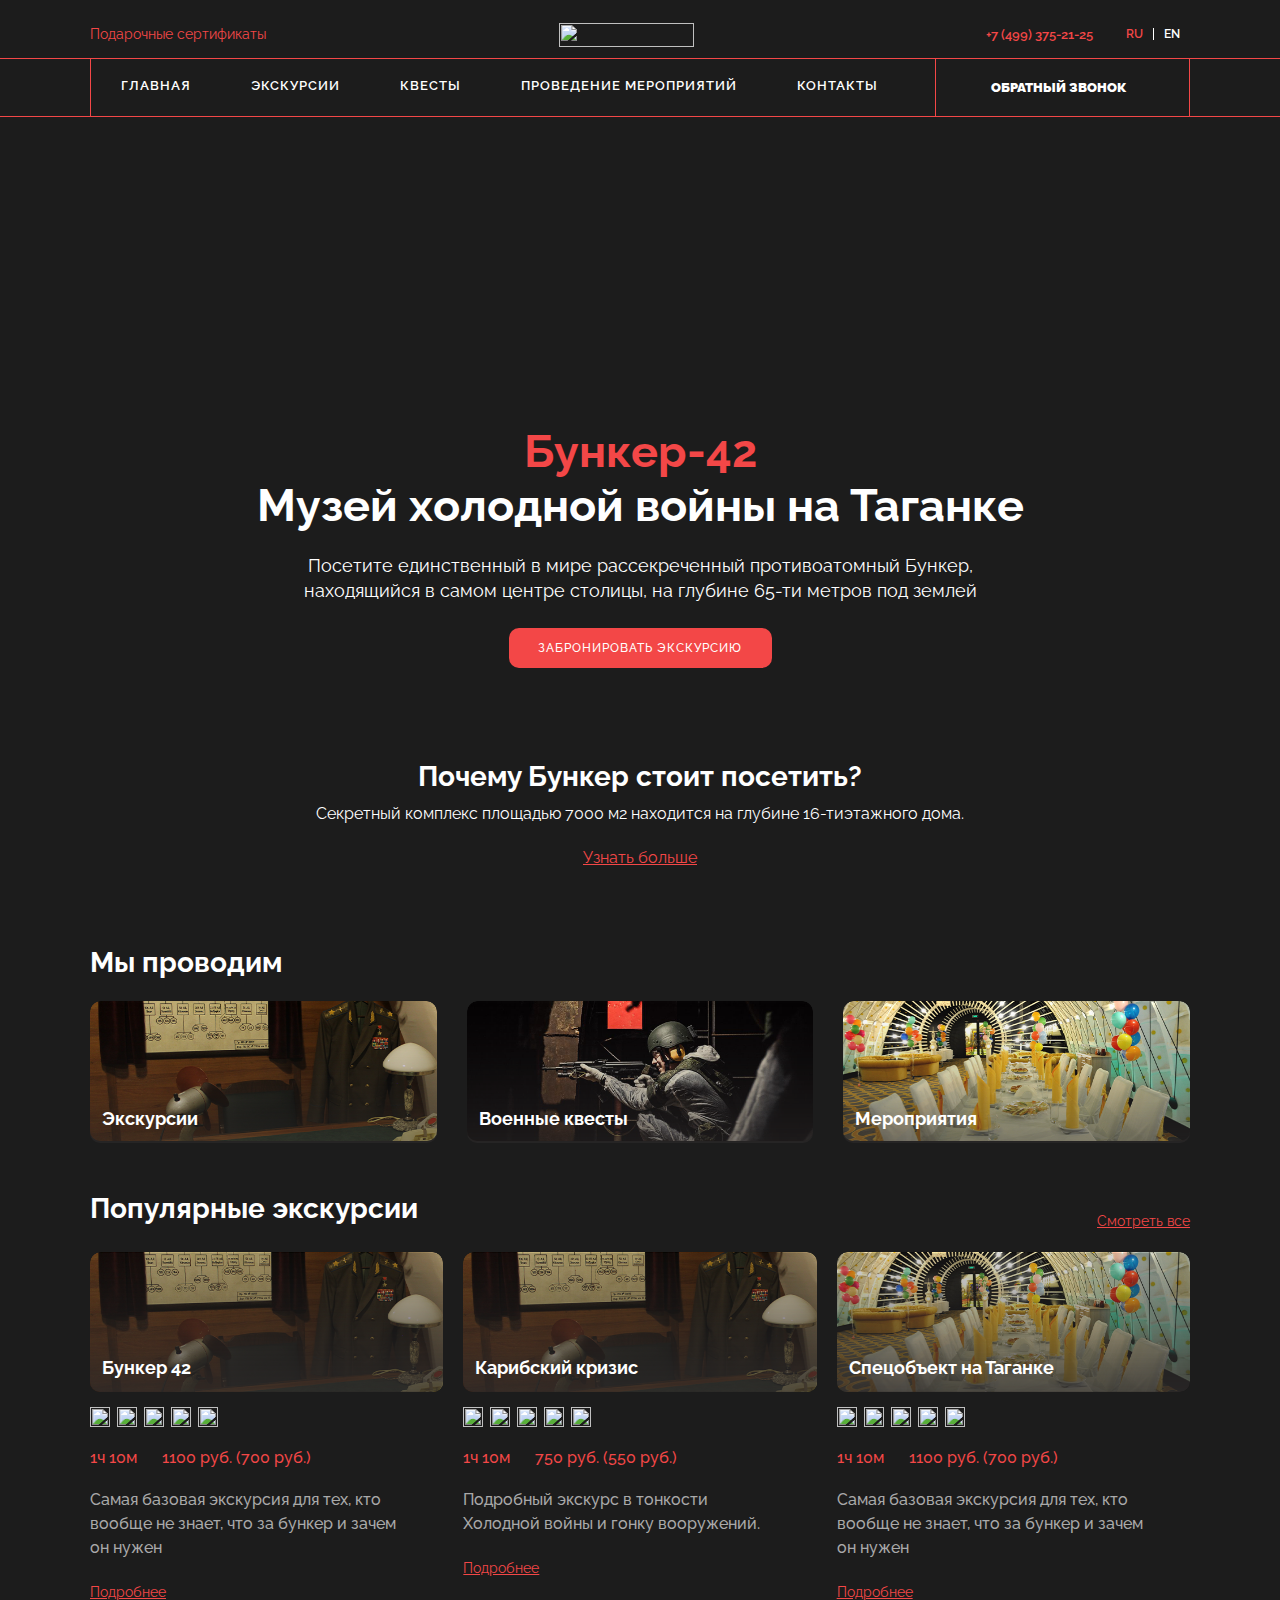
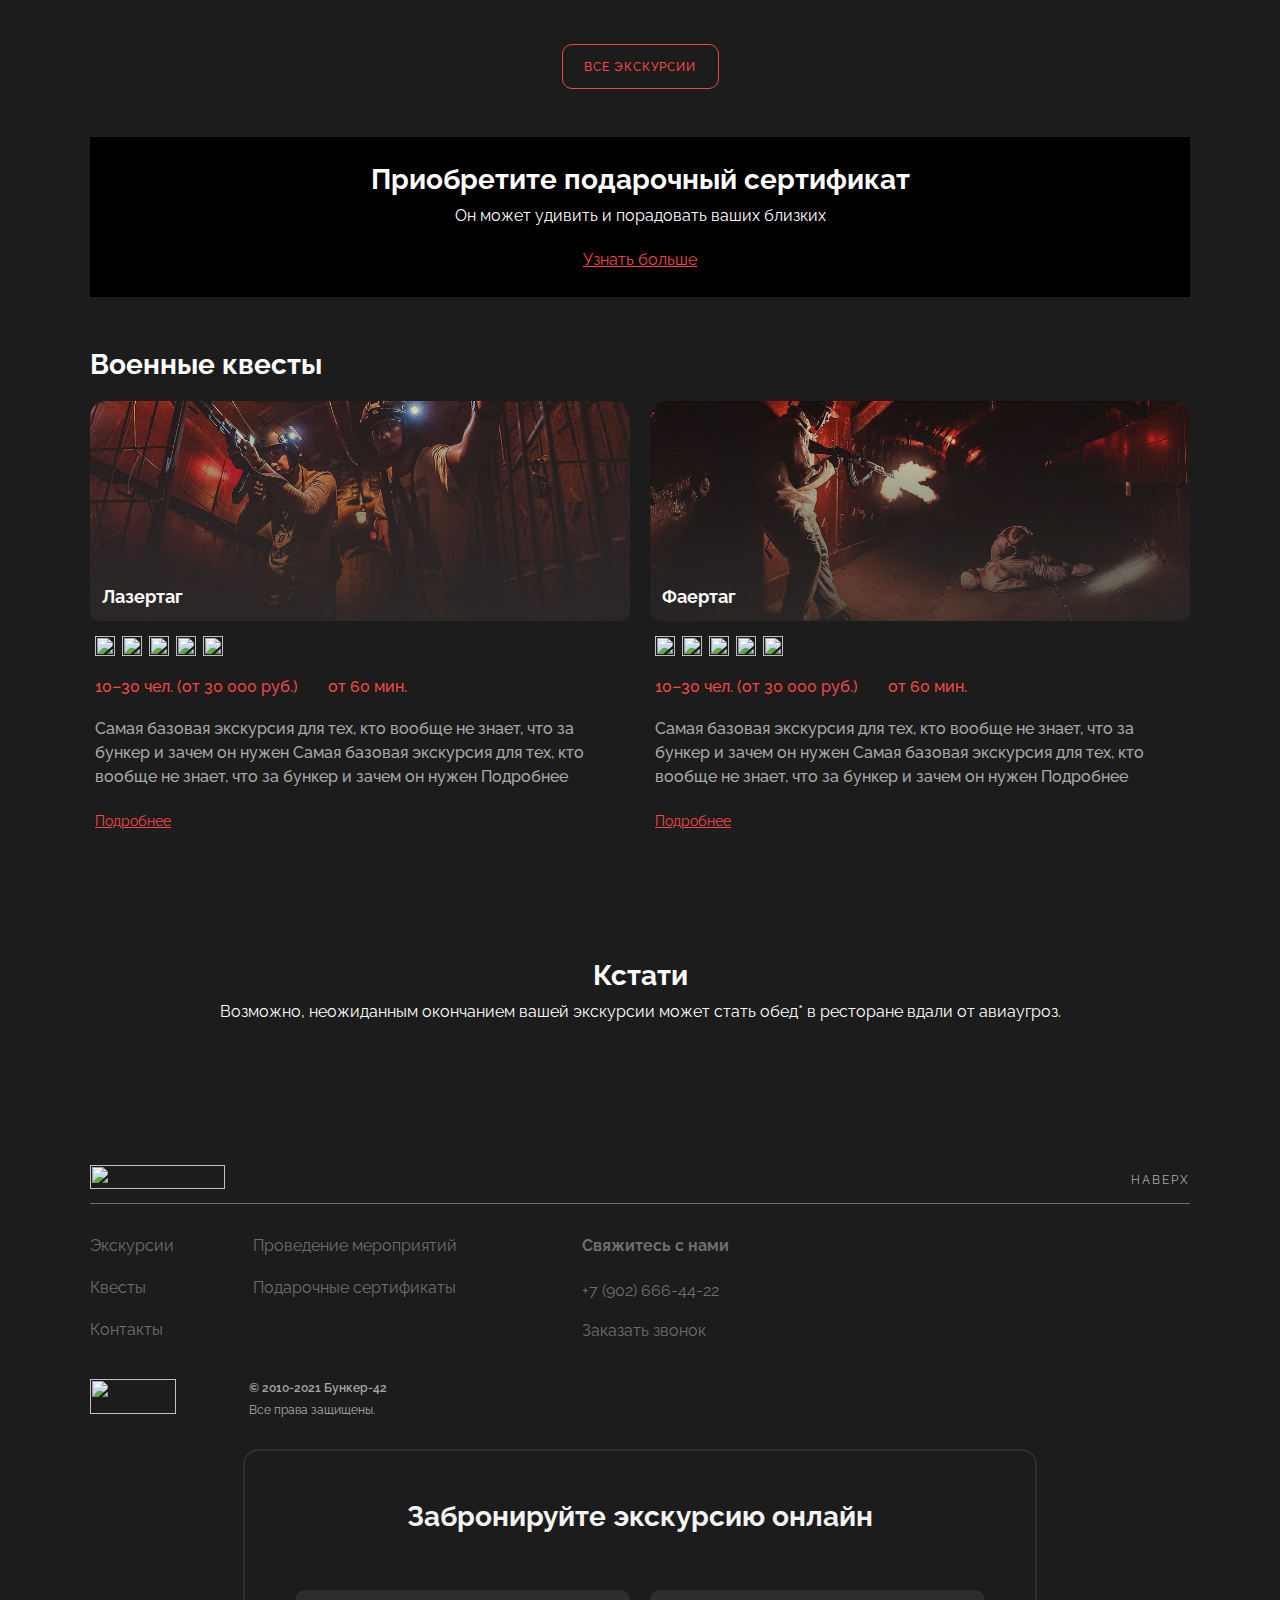
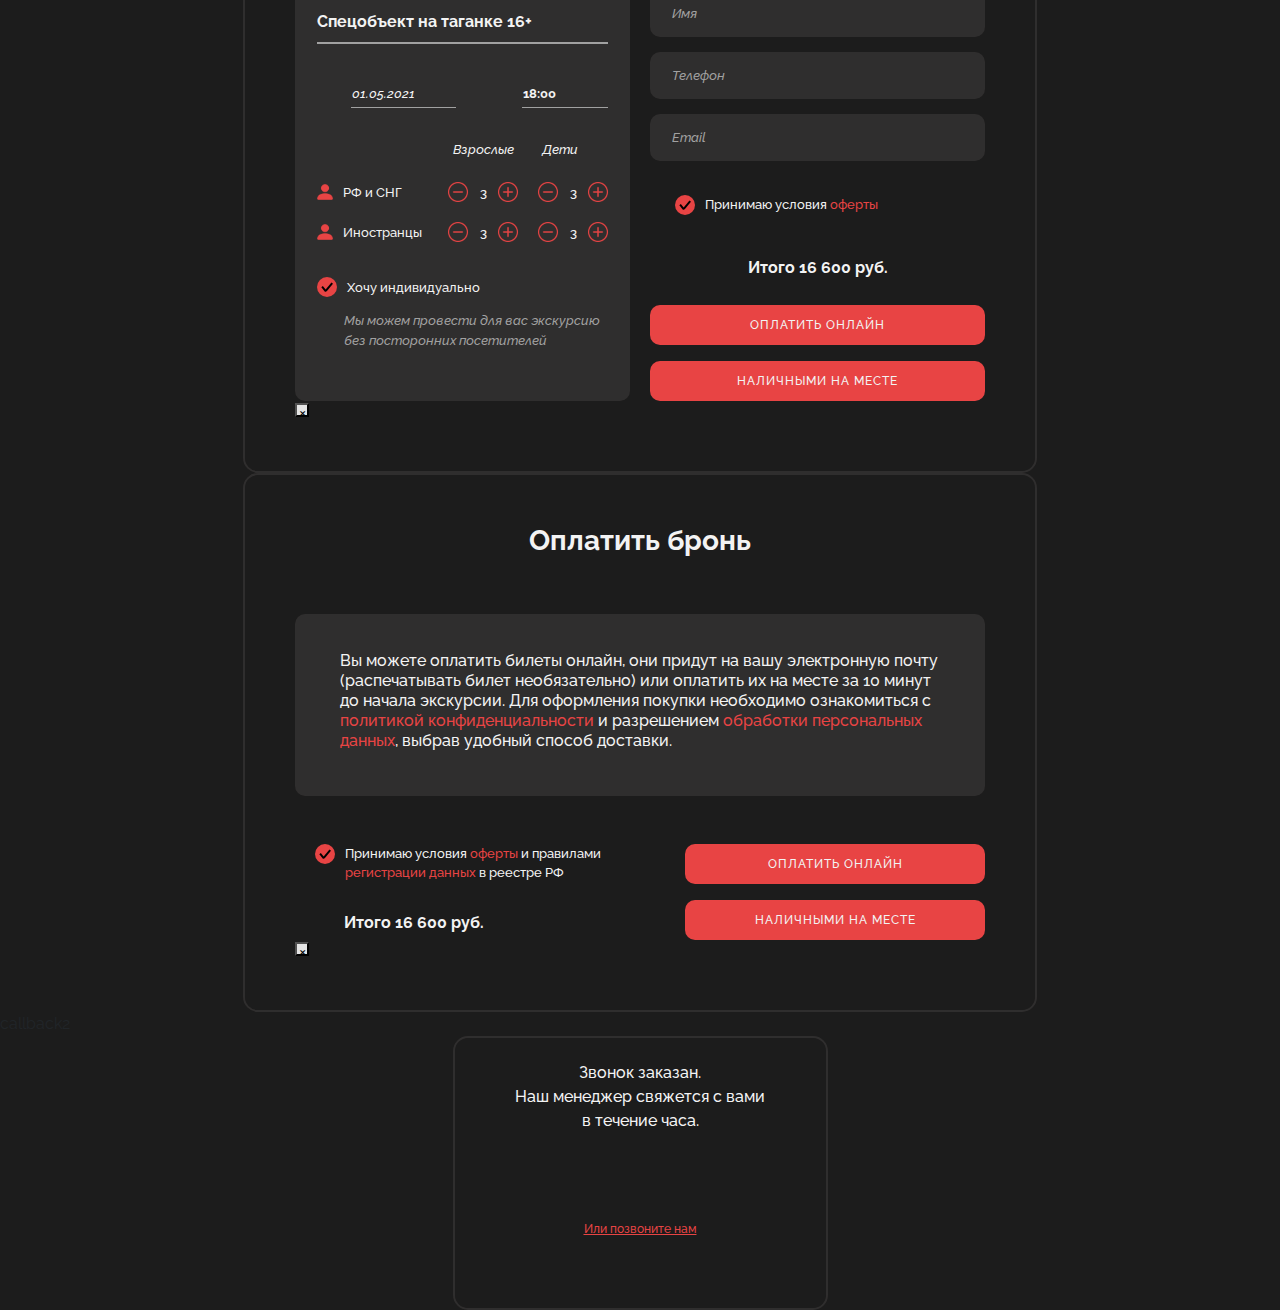
==== commit bae0a22c: "edi921" ====
--- a/index.html
+++ b/index.html
@@ -112,12 +112,14 @@
                 </div>
 
                 <div class="call-me-box-mobile">
-                    <a href="#" class="call callback-popup">
-                        <svg xmlns="http://www.w3.org/2000/svg" width="19" height="19" fill="#f34747" class="bi bi-telephone-fill" viewBox="0 0 16 16">
-                            <path fill-rule="evenodd" d="M1.885.511a1.745 1.745 0 0 1 2.61.163L6.29 2.98c.329.423.445.974.315 1.494l-.547 2.19a.678.678 0 0 0 .178.643l2.457 2.457a.678.678 0 0 0 .644.178l2.189-.547a1.745 1.745 0 0 1 1.494.315l2.306 1.794c.829.645.905 1.87.163 2.611l-1.034 1.034c-.74.74-1.846 1.065-2.877.702a18.634 18.634 0 0 1-7.01-4.42 18.634 18.634 0 0 1-4.42-7.009c-.362-1.03-.037-2.137.703-2.877L1.885.511z"/>
+                    <a class="call callback-popup">
+                        <svg xmlns="http://www.w3.org/2000/svg" width="19" height="19" fill="#f34747"
+                             class="bi bi-telephone-fill" viewBox="0 0 16 16">
+                            <path fill-rule="evenodd"
+                                  d="M1.885.511a1.745 1.745 0 0 1 2.61.163L6.29 2.98c.329.423.445.974.315 1.494l-.547 2.19a.678.678 0 0 0 .178.643l2.457 2.457a.678.678 0 0 0 .644.178l2.189-.547a1.745 1.745 0 0 1 1.494.315l2.306 1.794c.829.645.905 1.87.163 2.611l-1.034 1.034c-.74.74-1.846 1.065-2.877.702a18.634 18.634 0 0 1-7.01-4.42 18.634 18.634 0 0 1-4.42-7.009c-.362-1.03-.037-2.137.703-2.877L1.885.511z"/>
                         </svg>
                     </a>
-                    <div  class=" callback-form   ">
+                    <div class=" callback-form ">
                         <div class="content">
                             <div class="section-title">Куда вам перезвонить?</div>
                             <form action="">
@@ -128,6 +130,9 @@
                             <button title="Close (Esc)" type="button" class="mfp-close">×</button>
                             <div class="after"></div>
                         </div>
+                    </div>
+                    <div class="callback-container">
+
                     </div>
                 </div>
             </div>
@@ -156,7 +161,7 @@
                     <a href="#callback-form" id="but1" data-toggle="modal" class="call-me callback-popup">
                         Обратный звонок
                     </a>
-                    <div  class=" callback-form ">
+                    <div class=" callback-form ">
                         <div class="content">
                             <div class="section-title">Куда вам перезвонить?</div>
                             <form action="">
@@ -168,6 +173,9 @@
                             <div class="after"></div>
                         </div>
                     </div>
+                    <div class="callback-container">
+
+                    </div>
                 </div>
             </div>
         </div>
@@ -247,7 +255,7 @@
                 <a href="#">Смотреть все</a>
             </div>
             <div class="popular-slider">
-                <div  class="ex-card">
+                <div class="ex-card">
                     <div class="card-header">
                         <div class="title">Бункер 42</div>
                     </div>
@@ -396,13 +404,13 @@
     </section>
     <section id="by-the-way" class="main-banner">
         <div class="container">
-           <div class="content">
-               <h2 class="section-title">
-                   Кстати
-               </h2>
-               <p>Возможно, неожиданным окончанием вашей экскурсии может стать обед*
-                   в ресторане вдали от авиаугроз. </p>
-           </div>
+            <div class="content">
+                <h2 class="section-title">
+                    Кстати
+                </h2>
+                <p>Возможно, неожиданным окончанием вашей экскурсии может стать обед*
+                    в ресторане вдали от авиаугроз. </p>
+            </div>
             <div class="mouse-parallax-bg-three">
 
             </div>
@@ -449,7 +457,7 @@
     </div>
 </footer>
 
-<div id="booking-room" class="   white-popup-block mfp-hide">
+<div id="booking-room" class="white-popup-block mfp-hide">
     <div class="section-title">Забронируйте экскурсию онлайн</div>
     <div class="popup-body">
         <div class="details">
@@ -466,19 +474,9 @@
             </div>
             <div class="time-date">
                 <div class="date-box">
-                    <svg xmlns="http://www.w3.org/2000/svg" width="20" height="20" fill=" #f34747"
-                         class="bi bi-calendar3" viewBox="0 0 16 16">
-                        <path d="M14 0H2a2 2 0 0 0-2 2v12a2 2 0 0 0 2 2h12a2 2 0 0 0 2-2V2a2 2 0 0 0-2-2zM1 3.857C1 3.384 1.448 3 2 3h12c.552 0 1 .384 1 .857v10.286c0 .473-.448.857-1 .857H2c-.552 0-1-.384-1-.857V3.857z"/>
-                        <path d="M6.5 7a1 1 0 1 0 0-2 1 1 0 0 0 0 2zm3 0a1 1 0 1 0 0-2 1 1 0 0 0 0 2zm3 0a1 1 0 1 0 0-2 1 1 0 0 0 0 2zm-9 3a1 1 0 1 0 0-2 1 1 0 0 0 0 2zm3 0a1 1 0 1 0 0-2 1 1 0 0 0 0 2zm3 0a1 1 0 1 0 0-2 1 1 0 0 0 0 2zm3 0a1 1 0 1 0 0-2 1 1 0 0 0 0 2zm-9 3a1 1 0 1 0 0-2 1 1 0 0 0 0 2zm3 0a1 1 0 1 0 0-2 1 1 0 0 0 0 2zm3 0a1 1 0 1 0 0-2 1 1 0 0 0 0 2z"/>
-                    </svg>
-                    <input id="datepicker" type="text" class="datepicker-input" value="01.05.2021" name="datepicker" />
+                    <input id="datepicker" type="text" class="datepicker-input" value="01.05.2021" name="datepicker"/>
                 </div>
                 <div class="time-box">
-                    <svg xmlns="http://www.w3.org/2000/svg" xmlns:xlink="http://www.w3.org/1999/xlink" width="18"
-                         height="20" viewBox="0 0 54 59">
-                        <image id="stopwatch" width="54" height="59"
-                               xlink:href="[data-uri]"/>
-                    </svg>
                     <div class="select select1">
                         <input class="select__input" type="hidden" name="" value="18:00">
                         <div class="select__head">18:00
@@ -592,7 +590,7 @@
                     <input type="checkbox" id="check1" class="checkbox" checked>
                     <span class="checkbox-toggle">
                                             </span>
-                    <div class="label">Хочу индивидуально</div>
+                    <label for="check1" class="label">Хочу индивидуально</label>
                 </div>
                 <p class="subtitle">Мы можем провести для вас экскурсию без посторонних посетителей</p>
             </div>
@@ -607,14 +605,14 @@
                         <input type="checkbox" id="check2" class="checkbox" checked>
                         <span class="checkbox-toggle">
                                             </span>
-                        <div class="label">Принимаю условия <a href="#">оферты</a></div>
+                        <label for="check2" class="label">Принимаю условия <a href="#">оферты</a></label>
                     </div>
                 </div>
                 <div class="price">
                     Итого <span>16 600</span> руб.
                 </div>
                 <div class="btn-group">
-                    <a href="#" class="button">оплатить онлайн</a>
+                    <a href="#booking-room2" class="button booking-popup">оплатить онлайн</a>
                     <a href="#" class="button">наличными на месте</a>
                 </div>
             </form>
@@ -624,14 +622,57 @@
     <button title="Close (Esc)" type="button" class="mfp-close">×</button>
     <div class="after"></div>
 </div>
+<div id="booking-room2" class="white-popup-block two mfp-hide ">
+    <div class="section-title">Оплатить бронь</div>
+    <div class="popup-body">
+        <div class="details">
+            <div class="description">
+                Вы можете оплатить билеты онлайн, они придут на вашу электронную почту (распечатывать билет
+                необязательно) или оплатить их на месте за 10 минут до начала экскурсии. Для оформления покупки
+                необходимо ознакомиться с <a href="#">политикой конфиденциальности</a> и разрешением <a href="#">обработки персональных данных</a>,
+                выбрав удобный способ доставки.
+            </div>
+        </div>
+        <div class="contacts">
+            <form action="">
+                <div class="wrapper">
+                    <div class="individual  checkbox-box">
+                        <div class="checkbox-wrap d-flex align-items-center">
+                            <input type="checkbox" id="check3" class="checkbox" checked>
+                            <span class="checkbox-toggle">
+                                            </span>
+                            <label for="check3" class="label">Принимаю условия <a href="#">оферты </a> и
+                                правилами <br>
+                                <a href="#">регистрации данных</a> в реестре РФ</label>
+                        </div>
+                    </div>
+                    <div class="price">
+                        Итого <span>16 600</span> руб.
+                    </div>
+                </div>
+                <div class="warning">
+                    Перед тем как осуществить
+                    онлайн-оплату, пожалуйста, согласуйте
+                    с нашим менеджером.
+                </div>
+                <div class="btn-group">
+                    <a href="#" class="button">оплатить онлайн</a>
+                    <a href="#" class="button">наличными на месте</a>
+                </div>
+            </form>
+        </div>
+    </div>
+    <button title="Close (Esc)" type="button" class="mfp-close">×</button>
+    <div class="after"></div>
+</div>
 
 
 callback2
 <div id="callback-ok" class="   white-popup-block mfp-hide">
     <p>
-        Звонок заказан. <br> Наш менеджер свяжется с вами<br>  в  течение часа.
+        Звонок заказан. <br> Наш менеджер свяжется с вами<br> в течение часа.
     </p>
-        <a href="#">Или позвоните нам</a>
+    <a href="#">Или позвоните нам</a>
 
 </div>
 
@@ -644,7 +685,7 @@
         integrity="sha512-XtmMtDEcNz2j7ekrtHvOVR4iwwaD6o/FUJe6+Zq+HgcCsk3kj4uSQQR8weQ2QVj1o0Pk6PwYLohm206ZzNfubg=="
         crossorigin="anonymous"></script>
 <script src="assets/js/datepicker-full.min.js"></script>
+<script src="assets/js/script.js"></script>
 <script src="assets/js/datepicker-main.js"></script>
-<script src="assets/js/script.js"></script>
 </body>
 </html>--- a/assets/css/style.css
+++ b/assets/css/style.css
@@ -180,7 +180,9 @@
     padding: 343px 0 60px 0;
     background: url("../images/offer_bg_mob.png")no-repeat;
     background-size: cover;
-}
+    position: relative;
+}
+
 #home .home-box {
     padding-right: 60px;
 }
@@ -697,13 +699,49 @@
     align-items: center;
 
 }
-.white-popup-block .date-box input,
+
 .white-popup-block .time-box input{
     position: relative;
 }
-.white-popup-block .date-box svg ,
-.white-popup-block .time-box svg {
-    margin-right: 15px;
+.date-box {
+    position: relative;
+    padding-left: 30px;
+    height: 20px;
+    width: 139px;
+}
+.white-popup-block .time-date input{
+    position: absolute;
+    left: 0;
+    top: 0;
+    width: 140px;
+    height: 20px;
+    padding-left: 35px;
+    border: none;
+    font-style: italic;
+    background: none;
+    color: #ffffff;
+    font-size: 13px;
+    padding-bottom: 8px;
+    font-weight: 500;
+}
+.date-box:after{
+    content: "";
+    width: 105px;
+    height: 1px;
+    background: #a9a9a9;
+    position: absolute;
+    right: 0;
+    bottom: 0;
+}
+.date-box:before{
+    content: "";
+    position: absolute;
+    left: 0;
+    top: 0;
+    background: url("../images/calendar.png")no-repeat;
+    background-size: cover;
+    width: 20px;
+    height: 20px;
 }
 .white-popup-block .time-date{
     display: flex;
@@ -711,20 +749,7 @@
     justify-content: space-between;
     margin-bottom: 32px;
 }
-.white-popup-block .time-date input {
-    width: 109px;
-    height: 20px;
-    font-style: italic;
-    border-right: none;
-    border-top: none;
-    border-left: none;
-    border-bottom: 2px solid #a9a9a9;
-    background: none;
-    color: #ffffff;
-    font-size: 13px;
-    padding-bottom: 8px;
-    font-weight: 500;
-}
+
 .white-popup-block .time-date input::placeholder{
     color: #ffffff;
 }
@@ -734,12 +759,33 @@
     min-width: auto;
 }
 .white-popup-block .time-date .select__head {
-    width: 100px;
-    padding: 0 0 10px 0;
+    width: 120px;
+    padding: 0 0 8px 35px;
     height: 20px;
+    font-size: 13px;
+    border: none;
+    position: relative;
+
+}
+.white-popup-block .time-date .select__head:before{
+    content: "";
+    background: url("../images/stopwatch.png")no-repeat;
+    background-size: cover;
+    height: 20px;
+    width: 18px;
+    position: absolute;
+    left: 0;
+    top: 0;
 }
 .white-popup-block .time-date .select__head:after{
-    display: none;
+    content: "";
+    position: absolute;
+    right: 0;
+    bottom: 0;
+    background: #a9a9a9;
+    height: 1px;
+    width: 86px;
+
 }
 .white-popup-block .people .people-category {
     display: grid;
@@ -800,6 +846,7 @@
     font-size: 13px;
     color: #ffffff;
     font-weight: 500;
+    margin-bottom: 0;
 }
 .checkbox-wrap {
     display: inline-block;
@@ -936,6 +983,57 @@
     color: #f34747;
     opacity: 1;
 }
+.white-popup-block.two{
+   margin: 0 auto;
+}
+.white-popup-block.two .popup-body{
+    display: flex;
+    flex-direction: column;
+}
+
+.white-popup-block.two .popup-body .description {
+    font-size: 16px;
+    color: #ffffff;
+    line-height: 20px;
+    font-weight: 500;
+}
+.white-popup-block.two .popup-body .contacts{
+    margin: 0 22px;
+}
+.white-popup-block .box-title {
+    font-size: 16px;
+    color: #ffffff;
+    font-weight: 500;
+    text-align: center;
+    margin-bottom: 12px;
+}
+.white-popup-block.firetag .popup-body .details .individual .checkbox-wrap{
+    margin-bottom: 12px;
+}
+.white-popup-block.firetag .popup-body .details .individual .checkbox-wrap:last-child{
+    margin-bottom: 0;
+}
+.white-popup-block.firetag .popup-body .details .individual .checkbox-wrap .checkbox{
+    margin: 0 7px 0 0 ;
+}
+.white-popup-block.firetag .quantity_inner {
+
+    margin-left: 11px;
+}
+.white-popup-block.two .individual.checkbox-box {
+    margin: 30px 0 0 0;
+}
+.white-popup-block.two .price {
+    margin: 28px auto 38px auto;
+}
+.white-popup-block.two .warning {
+    font-size: 14px;
+    line-height: 20px;
+    color: #a9a9a9;
+    font-style: italic;
+    text-align: center;
+    margin: 0 16px 12px 16px;
+}
 .datepicker{
     z-index: 9999999;
     position: absolute;
@@ -987,7 +1085,16 @@
 .callback-popup {
     position: relative;
 }
-.callback-form {
+.call-me-box {
+    position: relative;
+}
+.callback-container {
+    width: 100%;
+    height: 100%;
+    position: fixed;
+    left: 0;
+    top: 0;
+    z-index: -1;
     display: none;
 }
 .callback-form {
@@ -1000,7 +1107,9 @@
     opacity: 0.949;
     z-index: 123;
     transition: .8s ease-in;
-    top: 114px;
+    top: 57px;
+    display: none;
+    right: -9px;
 }
 .callback-form.is-open {
     display: block;
@@ -1114,37 +1223,29 @@
 }
 #bunker .bunker-box {
     display: flex;
-
+    position: relative;
     align-items: center;
     padding: 40px 35px 60px 35px;
     background: url(../images/bunker.png)no-repeat center bottom;
     background-size: cover;
     border-radius: 10px;
 }
-#bunker .inner {
-    width: 300px;
-    height: 100%;
-    position: relative;
-}
-
+#bunker .card-slider {
+    position: relative;
+    overflow: hidden;
+}
 #bunker .cards-wrapper {
-    width: 300px;
-    height: 100%;
     position: relative;
 }
 #bunker .cards-wrapper .card.card-box {
-    width: 165px;
+    width: 165px!important;
     height: 250px;
-    position: absolute;
-    top: 0;
     border-radius: 10px;
     transition: all 200ms;
     transition-timing-function: ease-in-out;
     box-shadow: 0 0 4px rgba(0,0,0,0.15);
-    cursor: -webkit-grab;
-    cursor: -moz-grab;
+
     border: none;
-    z-index: 1000;
 }
 #bunker .cards-wrapper .card.card-box .box {
     position: relative;
@@ -1198,47 +1299,63 @@
     height: 100%;
 
 }
-
-
-#bunker .cards-wrapper .card.card-box:nth-child(1) {
+[class^="swiper-button-"], .swiper-container-horizontal > .swiper-pagination-bullets .swiper-pagination-bullet, .swiper-container-horizontal > .swiper-pagination-bullets .swiper-pagination-bullet::before {
+    transition: all 0.3s ease;
+}
+*, *:before, *:after {
+    box-sizing: border-box;
+    margin: 0;
+    padding: 0;
+}
+.card-slider {
+    width: 100%;
+    transition: opacity 0.6s ease;
+}
+
+.card-slider:hover .swiper-button-prev, .swiper-container:hover .swiper-button-next {
+    transform: translateX(0);
+    opacity: 1;
+    visibility: visible;
+}
+.swiper-navigation {
+    width: 540px;
+    position: absolute;
+    right: 60px;
     top: 0;
-    right: 0;
-}
-#bunker .cards-wrapper .card.card-box:nth-child(2) {
+    height: 300px;
+}
+.swiper-slide{
+    position: relative;
+}
+.swiper-slide:before{
+    content: "";
+    width: 100%;
+    height: 100%;
+    position: absolute;
+    left: 0;
     top: 0;
-    right: 15px;
-}
-#bunker .cards-wrapper .card.card-box:nth-child(3) {
-    top: 0;
-    right: 30px;
-}
-#bunker .cards-wrapper .card.card-box:nth-child(4) {
-    top: 0;
-    right: 45px;
-}
-#bunker .cards-wrapper .card.card-box:nth-child(5) {
-    top: 0;
-    right: 60px;
-}
-#bunker .cards-wrapper .card.card-box:nth-child(6) {
-    top: 0;
-    right: 75px;
-}
-#bunker .cards-wrapper .card.card-box:nth-child(7) {
-    top: 0;
-    right: 90px;
-}
-#bunker .cards-wrapper .card.card-box:nth-child(8) {
-    top: 0;
-    right: 105px;
-}
-#bunker .cards-wrapper .card.card-box img {
-    width: 100%;
-    -webkit-user-drag: none;
-}
-#bunker .cards-wrapper .card.card-box.card--invisible {
-    transition: all 200ms ease-in;
-    opacity: 0 !important;
+    background: #000000;
+    opacity: 0.3;
+    z-index: 1;
+    transition: .3s ease-in-out;
+}
+.swiper-slide.swiper-slide-active:before{
+    opacity: 0;
+}
+.swiper-button-prev,
+.swiper-button-next{
+    background-image: none;
+    width: 16px;
+    height: 16px;
+    margin-top: 0;
+}
+.swiper-button-prev{
+    left: -30px;
+    z-index: 1000;
+}
+.swiper-button-next{
+    right: -30px;
+    z-index: 1000;
 }
 #bunker {
     position: relative;
@@ -1288,7 +1405,21 @@
     text-transform: uppercase;
     font-size: 12px;
 }
-
+.excursion-more{
+    z-index: 10000;
+    position: relative;
+}
+.excursion-box:first-child{
+    margin-bottom: 40px;
+}
+.excursion-box {
+    grid-row-gap: 40px;
+}
+.excursion-box.collection-mr {
+    height: 1px;
+    display: none;
+    opacity: 0;
+}
 #points .slick-prev,
 #points .slick-next{
     display: none!important;
@@ -1418,9 +1549,9 @@
     z-index: 100;
 }
 #guides .left .description {
-    font-size: 14px;
-    color: #ffffff;
-    line-height: 20px;
+    font-size: 12px;
+    color: #ffffff;
+    line-height: 18px;
     position: relative;
     z-index: 100;
 }
@@ -1466,9 +1597,9 @@
     margin-bottom: 10px;
 }
 #guides .tabs__content .info p {
-    font-size: 14px;
-    color: #ffffff;
-    line-height: 20px;
+    font-size: 16px;
+    color: #ffffff;
+    line-height: 23px;
 }
 .tabs__content {
     display: none;
@@ -1524,8 +1655,8 @@
     text-decoration: none;
 }
 #special-offer .box p {
-    font-size: 14px;
-    line-height: 20px;
+     font-size: 16px;
+     line-height: 24px;
     color: #ffffff;
     padding: 0 19px;
     margin-bottom: 30px;
@@ -1613,9 +1744,9 @@
     font-weight: 500;
 }
 #reviews-rating .description {
-    font-size: 12px;
+    font-size: 16px;
     color: #a9a9a9;
-    line-height: 20px;
+    line-height: 24px;
     font-style: italic;
     margin-top: 27px;
 }
@@ -1630,14 +1761,19 @@
     font-weight: 700;
 }
 #reviews-rating .reviews .text {
-    font-size: 14px;
+    font-size: 16px;
     color: #a9a9a9;
     margin-bottom: 17px;
 }
-#reviews-rating .reviews .link {
+#reviews-rating .review-box button{
+    display: block;
+    background: none;
     text-decoration: underline;
     color: #f34747;
     font-size: 14px;
+    border: none;
+    margin-top: 17px;
+    cursor: pointer;
 }
 #reviews-rating .button2 {
     width: 270px;
@@ -1761,13 +1897,13 @@
 }
 #card .excursion-details .text p {
     color: #a9a9a9;
-    font-size: 14px;
-    line-height: 20px;
+    font-size: 16px;
+    line-height: 24px;
 }
 #card .excursion-details .text p:first-child {
     margin-bottom: 23px;
 }
-#card .excursion-details .links-box a {
+#card .excursion-details .links-box .link-item {
     border: 1px solid #f34747;
     border-radius: 30px;
     padding:  0 4px;
@@ -1780,11 +1916,12 @@
     justify-content: center;
     position: relative;
     transition: .3s ease-in;
-}
-#card .excursion-details .links-box a:hover div {
+
+}
+#card .excursion-details .links-box .link-item:hover div {
     display: block;
 }
-#card .excursion-details .links-box a div {
+#card .excursion-details .links-box .link-item  div {
     display: none;
     position: absolute;
     right: -100px;
@@ -1833,8 +1970,8 @@
 
 #card .excursion-details .war-text p {
     color: #a9a9a9;
-    font-size: 14px;
-    line-height: 20px;
+    font-size: 16px;
+    line-height: 24px;
     font-weight: 500;
     font-style: italic;
 }
@@ -2167,18 +2304,308 @@
     background-color: rgb(245, 247, 250);
 }
 
-/*.card {
-    width: 165px;
-    height: 250px;
-    position: absolute;
-    top: 50%;
-    left: 50%;
-    border-radius: 1%;
-    box-shadow: 0px 4px 4px 0px rgba(0, 0, 0, 0.1);
-    background-color: #4f4e4e;
-    transform: translateX(-50%) translateY(-50%) scale(0.95);
-}
-.card img {
-    width: 400px;
-    height: 400px;
-}*/
+
+/*restaurant.html styles start*/
+
+#home.restaurant {
+    background: url("../images/restaurant-bg.png")no-repeat bottom;
+    background-size: cover;
+    padding: 343px 0 30px 0;
+}
+#home.restaurant .title {
+    margin-bottom: 35px;
+}
+#home.restaurant .button{
+    width: 215px;
+}
+#our-offer {
+    padding: 30px 0 50px 0;
+}
+#our-offer .offer-box .box {
+    padding: 20px 20px 20px 11px;
+    background: #312f2f;
+    border-radius: 10px;
+    display: grid;
+    grid-template-columns: 62px auto;
+    grid-column-gap: 17px;
+    margin-bottom: 14px;
+}
+
+#our-offer .offer-box .box svg {
+    padding-top: 5px;
+}
+#our-offer .offer-box .title {
+    font-size: 16px;
+    color: #f34747;
+    font-weight: 700;
+    margin-bottom: 14px;
+}
+#our-offer .offer-box .description {
+    font-size: 16px;
+    color: #ffffff;
+    line-height: 24px;
+    word-break: break-all;
+}
+#our-offer .offer-box img {
+    width: 48px;
+    height: 48px;
+    margin: 0 auto;
+}
+#excursion.hall .ex-card .card-header {
+    background: url("../images/white-hall.png")no-repeat;
+    background-size: cover;
+}
+#excursion.hall .ex-card .card-header:before{
+    display: none;
+}
+#schema .ex-card .card-header:after{
+    display: none;
+}
+#schema .section-title{
+    margin-bottom: 27px;
+}
+#schema .ex-card.banquet .card-header{
+    background: url("../images/table1.png")no-repeat center;
+    background-size: cover;
+}
+#schema .ex-card.buffet .card-header{
+    background-image: url("../images/second.png");
+    background-position: center;
+    background-size: cover;
+}
+#schema .ex-card.theatre .card-header {
+    background-image: url('../images/third.png');
+    background-position: center;
+    background-size: contain;
+}
+#schema .ex-card.round-table .card-header{
+    background: url("../images/round-table.png") no-repeat center;
+    background-size: cover;
+}
+#schema .ex-card.complex-lunch .card-header{
+    background: url("../images/complex-lunch.png") no-repeat center center;
+    background-size: cover;
+}
+#schema .ex-card{
+    margin-bottom: 28px;
+}
+#schema .ex-card:last-child{
+    margin-bottom: 0;
+}
+#schema .ex-card .card-header{
+    background: #312f2f;
+    height: 140px;
+    padding: 20px 0 10px 12px;
+    margin-bottom: 20px;
+}
+#schema .ex-card .card-header .title{
+    text-align: left;
+    width: 100%;
+}
+#guides.restaurant  {
+    padding: 45px 0 35px 0;
+}
+#table-box {
+    width: 100vw;
+}
+.table {
+    overflow-x: scroll;
+
+
+}
+table {
+    position: relative;
+}
+table thead {
+    border-bottom: 1px solid #f34747!important;
+}
+table thead tr th{
+    padding-bottom: 19px;
+    border-bottom: none!important;
+}
+table tr th {
+    font-size: 13px;
+    color: #ffffff;
+    font-style: italic;
+}
+table td,
+table th {
+    border-top: none!important;
+    padding: 11px 20px 11px 20px!important;
+}
+table tr th.last{
+    margin-right: 50px!important;
+}
+table tr td{
+    font-size: 16px;
+    color: #f34747;
+    font-weight: 500;
+}
+table tr th.first{
+    position: sticky;
+    left: 0;
+    top: 0;
+    background: #1c1c1c;
+}
+table tr th.first{
+    padding: 11px 35px 11px 0!important;
+}
+table tr td.first{
+    width: 25%;
+    position: sticky;
+    background: #1c1c1c;
+    padding: 11px 35px 11px 0!important;
+    left: 0;
+    top: 0;
+    z-index: 100;
+    color: #ffffff;
+}
+/*restaurant.html styles end*/
+
+/*restaurants-card styles start*/
+.restaurant-card #excursion{
+    display: none;
+}
+#home.restaurant-card .container{
+    padding: 0;
+}
+#home.restaurant-card{
+    background: none;
+    padding: 0;
+}
+#home.restaurant-card .home-box{
+    background: url("../images/res-card-bg.png")no-repeat;
+    background-size: cover;
+    padding: 332px 20px 22px 20px;
+    text-align: left;
+}
+#home.restaurant-card .button {
+    width: 175px;
+    margin-top: 27px;
+}
+#home.restaurant-card .details {
+    border-radius: 10px;
+    background-color: rgb(28, 28, 28);
+    opacity: 0.8;
+    width: auto;
+    display: inline-block;
+}
+#home.restaurant-card .box .title {
+    font-size: 30px;
+    color: #ffffff;
+    line-height: 36px;
+    font-weight: 700;
+    padding: 25px 14px 6px 14px;
+    border-bottom: 1px solid #312f2f;
+}
+#home.restaurant-card .box .price {
+    padding: 10px 14px 14px 14px;
+    border-bottom: 1px solid #312f2f;
+}
+#home.restaurant-card .box .price span {
+    color: #f34747;
+    font-style: italic;
+    font-size: 13px;
+}
+#home.restaurant-card .box .price span:first-child{
+    margin-right: 40px;
+}
+#home.restaurant-card .box .box-body {
+    display: grid;
+    grid-template-columns: 0.7fr 0.3fr;
+    padding: 0 14px 0 14px;
+}
+#home.restaurant-card .box .box-body .name-box{
+    border-right:1px solid #312f2f ;
+    padding: 18px 0 10px 0;
+}
+#home.restaurant-card .box .box-body .name {
+    font-size: 13px;
+    color: #ffffff;
+    font-style: italic;
+    margin-bottom: 15px;
+}
+#home.restaurant-card .box .box-body .name:last-child{
+    margin-bottom: 0;
+}
+#home.restaurant-card .box .box-body .people-box {
+    padding: 18px 0 10px 17px;
+}
+#home.restaurant-card .box .box-body .people-box .item {
+    display: flex;
+    align-items: center;
+    margin-bottom: 15px;
+
+}
+#home.restaurant-card .box .box-body .people-box .item span {
+    font-size: 13px;
+    color: #f34747;
+    font-style: italic;
+    margin-left: 7px;
+}
+#gallery {
+    padding: 30px 0 0 0;
+}
+#gallery .box{
+    width: 100%;
+    height: 140px;
+    background: url("../images/gallery-bg.png")no-repeat;
+    background-size: cover;
+    border-radius: 10px;
+    display: flex;
+    align-items: center;
+    justify-content: center;
+}
+#gallery .box a{
+    font-size: 12px;
+    text-transform: uppercase;
+    font-weight: 500;
+    color: #ffffff;
+    display: flex;
+    align-items: baseline;
+}
+#gallery .box a img {
+    width: 13px;
+    height: 10px;
+    margin-left: 11px;
+}
+#hall-info {
+    padding: 56px 0 51px 0;
+}
+#hall-info .hall-box .item .title {
+    font-size: 24px;
+    color: #ffffff;
+    font-weight: 700;
+    line-height: 36px;
+    border-bottom: 1px solid #f34747;
+    padding-bottom: 8px;
+}
+#hall-info .hall-box .item{
+    margin-bottom: 40px;
+}
+#hall-info .hall-box .item-body .option{
+    display: flex;
+    align-items: center;
+    justify-content: space-between;
+    margin: 0 21px  22px 0;
+}
+#hall-info .hall-box .item-body {
+    padding-top: 28px;
+}
+#hall-info .hall-box .item-body .option:last-child{
+    margin-bottom: 0;
+}
+#hall-info .hall-box .item-body .option .name {
+    font-size: 16px;
+    color: #ffffff;
+    font-weight: 500;
+}
+#hall-info .hall-box .item-body .option .num {
+    font-size: 16px;
+    color: #f34747;
+    font-weight: 500;
+}
+.restaurant-card .button{
+    width: 175px;
+}
+/*restaurants-card styles end*/--- a/assets/css/responsive.css
+++ b/assets/css/responsive.css
@@ -284,21 +284,50 @@
     #popular .container {
         padding: 0 20px;
     }
-    /*hub-excursion styles start*/
-    #bunker .info{
-        width: 30%;
+    .white-popup-block.two .details .description a {
+        color: #f34747;
+    }
+    .white-popup-block.two .warning {
+        display: none;
+    }
+    .white-popup-block.two .contacts form {
+        display: grid;
+        grid-template-columns: 1fr 1fr;
+        grid-column-gap: 70px;
+    }
+    .white-popup-block.two .popup-body .details{
+        margin-bottom: 48px;
+        padding: 37px 45px 45px 45px;
+    }
+    .white-popup-block.two .popup-body .contacts {
+        margin: 0 0 0 20px;
+    }
+    .white-popup-block.two .popup-body .contacts .price{
+        margin-left: 29px;
         text-align: left;
-        margin-right: 300px;
+    }
+    .white-popup-block.two .individual.checkbox-box {
+        margin: 0;
+    }
+    .white-popup-block.two .price {
+        margin: 28px auto 0 auto;
+    }
+        /*hub-excursion styles start*/
+    #bunker .info {
+        text-align: left;
         padding: 106px 0 35px 0;
+        margin-bottom: 0;
     }
     #bunker .bunker-box {
-        display: flex;
-        align-items: center;
+        display: grid;
+        grid-template-columns: 0.7fr 1fr;
         padding: 25px 61px 25px 61px;
         background: url("../images/bunker.png")no-repeat center bottom;
         background-size: cover;
+        grid-column-gap: 100px;
         height: 300px;
     }
+
     #bunker .info .section-title {
         margin-bottom: 30px;
     }
@@ -314,7 +343,12 @@
     }
     #excursion .button.all {
         width: 292px;
-        margin: 40px auto 0 auto;
+        margin: 0 auto 0 auto;
+    }
+    #excursion .excursion-more[href^="#nomore"]{
+        margin: 40px  auto 0 auto;
+        transition: .3s ease-in-out;
+
     }
     #excursion .excursion-box .ex-card {
         margin-bottom: 0;
@@ -336,7 +370,20 @@
         margin-bottom: 2px;
     }
     #guides {
-        padding: 100px 0 70px 0;
+        padding: 130px 0 70px 0;
+    }
+    .partners {
+        padding: 0 20px;
+        margin-top: -44px;
+    }
+    .btn-groups {
+        display: grid;
+        grid-template-columns: 145px 145px;
+        grid-column-gap: 22px;
+        margin: 0 auto;
+    }
+    #special-offer .btn-groups{
+        width: 312px;
     }
     #map {
         width: 393px;
@@ -371,14 +418,17 @@
         background-size: cover;
     }
     #guides .tabs__content{
-        height: 300px;
-    }
-    #guides .tabs__content img {
+        height: 344px;
+    }
+    #guides .tabs__content iframe {
+        height: 344px;
+    }
+    #guides  .schema img {
+        width: 390px;
         height: 100%;
-        width: 395px;
     }
     #guides .address {
-        margin: 0;
+        margin: -43px 0 0 0 ;
     }
     #guides .title-box {
         display: flex;
@@ -487,10 +537,10 @@
     }
     .map {
         width: 390px;
-        height: 300px;
+        height: 344px;
     }
     .map iframe {
-        height: 300px;
+        height: 344px;
     }
         /*hub-excursion styles end*/
     /*card.html styles start*/
@@ -794,6 +844,189 @@
         margin-bottom: 56px;
     }
     /*firetag.html styles end*/
+    /*restaurants styles start*/
+    #our-offer {
+        padding: 50px 0 0 0;
+    }
+    #our-offer .section-title{
+        margin-bottom: 20px;
+    }
+    #our-offer .offer-box {
+        display: grid;
+        grid-template-columns: 1fr 1fr 1fr;
+        grid-column-gap: 20px;
+    }
+    #our-offer .offer-box.second {
+        grid-template-columns: 353px 353px;
+       justify-content: center;
+    }
+    #our-offer .offer-box.first .box:first-child svg {
+        width: 59px;
+        height: 59px;
+    }
+    #our-offer .offer-box.first .box:nth-child(2) svg {
+        width: 70px;
+        height: 66px;
+    }
+    #our-offer .offer-box.first .box:nth-child(3) svg {
+        width: 60px;
+        height: 60px;
+    }
+    #our-offer .offer-box.second .box:nth-child(1) svg {
+        width: 70px;
+        height: 47px;
+    }
+    #our-offer .offer-box.second .box:nth-child(2) img {
+        width: 55px;
+        height: 55px;
+    }
+    #our-offer .offer-box.first {
+        margin-bottom: 20px;
+    }
+    #our-offer .offer-box .box {
+        padding: 20px 20px 20px 20px;
+        height: 180px;
+        grid-template-columns: 68px auto;
+        margin-bottom: 0;
+    }
+    #our-offer .offer-box .description {
+        line-height: 20px;
+        word-break: break-word;
+    }
+    #schema .schema-wrapper {
+        display: grid;
+        grid-template-columns: 1fr 1fr 1fr;
+        grid-column-gap: 20px;
+    }
+    #schema .schema-wrapper.second {
+        grid-template-columns: 353px 353px;
+        justify-content: center;
+    }
+    #schema .schema-wrapper .description{
+        margin: 20px 0 0 0 ;
+    }
+    #guides.restaurant {
+        padding: 100px 0 35px 0;
+    }
+    #home.restaurant {
+        background: url("../images/restaurant-bg-pc.png")no-repeat bottom;
+        background-size: cover;
+    }
+    #home.restaurant .home-box .title {
+        width: 90%;
+        margin: 25px auto 36px auto;
+        line-height: 54px;
+    }
+    table tr th {
+        font-size: 16px;
+    }
+    .table{
+        overflow-x: hidden;
+        width: 100%;
+    }
+    table {
+        width: 100%;
+    }
+    table tr td{
+        width: auto!important;
+    }
+    table tr td.first{
+        position: relative;
+        left: 0;
+    }
+    table td, table th {
+        border-top: none!important;
+        padding: 11px 0 11px 0!important;
+    }
+    /*restaurants styles end*/
+    /*restaurants-card styles start*/
+
+    #home.restaurant-card .container {
+        padding: 0 20px;
+    }
+    #home.restaurant-card .home-box {
+        margin-top: 178px;
+        padding: 43px 80px 20px 80px;
+        display: block;
+    }
+    #home.restaurant-card .home-box .details{
+        width: 306px;
+    }
+    #home.restaurant-card .home-box .title{
+        margin: 0;
+    }
+    #home.restaurant-card .box .price span {
+        font-size: 16px;
+    }
+    #home.restaurant-card .box .box-body .name {
+        font-size: 14px;
+    }
+    #home.restaurant-card .box .box-body .people-box .item span {
+        font-size: 14px;
+    }
+    #home.restaurant-card .box .box-body {
+        display: grid;
+        grid-template-columns: 0.6fr 0.4fr;
+    }
+    #home.restaurant-card .button{
+        margin: 0 16px 0 0;
+    }
+    #home.restaurant-card .btn-group{
+        display: flex;
+        align-items: center;
+        margin-top: 14px;
+    }
+    #home.restaurant-card .btn-group .button1 {
+        width: 117px;
+        height: 40px;
+        border: 1px solid #ffffff;
+        font-size: 12px;
+        color: #ffffff;
+        text-transform: uppercase;
+        display: flex;
+        justify-content: center;
+        align-items: center;
+        border-radius: 10px;
+    }
+    #home.restaurant-card .btn-group .button1 img {
+        width: 13px;
+        height: 10px;
+        margin-left: 7px;
+    }
+    #gallery {
+        display: none;
+    }
+    #hall-info .hall-box .item {
+        margin-bottom: 0;
+        margin-right: 117px;
+    }
+    #hall-info {
+        padding: 56px 0 80px 0;
+    }
+    #hall-info .hall-box {
+        display: grid;
+        grid-template-columns: 1fr 1fr;
+        grid-column-gap: 85px;
+    }
+    #hall-info .hall-box .item-body .option {
+        display: flex;
+        align-items: center;
+        justify-content: space-between;
+        margin: 0 0 22px 0;
+    }
+    #hall-info .hall-box .item .title {
+        font-size: 28px;
+        padding-bottom: 20px;
+    }
+    #hall-info .button{
+        display: none;
+    }
+    .restaurant-card #excursion {
+        padding: 0 0 75px 0;
+        display: block;
+    }
+
+    /*restaurants-card styles end*/
 }
 @media (min-width: 1024px) and (max-width: 1200px){
     .call-me-box {
@@ -847,8 +1080,10 @@
     }
 
     .callback-form {
-        top: 240%;
+        bottom: 0;
         width: 100%;
+        position: fixed;
+        top:auto;
         left: 0;
         right: 0;
         margin: auto;
@@ -857,10 +1092,13 @@
 
     #bunker .bunker-box {
         flex-direction: column;
-        padding: 40px 15px 60px 15px;
-        height: 510px;
-    }
-
+        padding: 40px 0 60px 0;
+        height: 630px;
+    }
+    #bunker .slick-prev,
+    #bunker .slick-next {
+        display: none!important;
+    }
     #bunker .bunker-box .section-title {
         line-height: 28px;
     }
@@ -869,51 +1107,13 @@
         width: 100%;
         text-align: center;
         margin-bottom: 36px;
-    }
-    #bunker .cards-wrapper .card.card-box:nth-child(1) {
-        top: 0;
-        left: 105px;
-    }
-    #bunker .cards-wrapper .card.card-box:nth-child(2) {
-        top: 0;
-        left: 90px;
-    }
-    #bunker .cards-wrapper .card.card-box:nth-child(3) {
-        top: 0;
-        left: 75px;
-    }
-    #bunker .cards-wrapper .card.card-box:nth-child(4) {
-        top: 0;
-        left: 60px;
-    }
-    #bunker .cards-wrapper .card.card-box:nth-child(5) {
-        top: 0;
-        left: 45px;
-    }
-    #bunker .cards-wrapper .card.card-box:nth-child(6) {
-        top: 0;
-        left: 30px;
-    }
-    #bunker .cards-wrapper .card.card-box:nth-child(7) {
-        top: 0;
-        left: 15px;
-    }
-    #bunker .cards-wrapper .card.card-box:nth-child(8) {
-        top: 0;
-        left: 0;
-    }
-    #bunker .cards-wrapper .card.card-box img {
-        width: 100%;
-        -webkit-user-drag: none;
-    }
-    #bunker .cards-wrapper .card.card-box.card--invisible {
-        transition: all 200ms ease-in;
-        opacity: 0 !important;
+        padding: 0 20px;
     }
 
     #bunker .cards-wrapper {
         width: 80%;
         margin: 0 auto;
+        padding-left: 20px;
     }
     #bunker .inner {
         width: 100%;
@@ -924,5 +1124,66 @@
     #guides .address .section-title {
         font-size: 24px;
     }
-
+    #bunker .cards-wrapper .card.card-box {
+        width: 258px!important;
+        background: none;
+        margin-right: 40px;
+        height: 390px;
+        position: relative;
+    }
+    #bunker .cards-wrapper .card.card-box .box {
+        width: 258px;
+        height: 100%;
+        padding: 0 22px 100px 22px;
+        display: flex;
+        align-items: flex-end;
+    }
+    #bunker .cards-wrapper .card.card-box .box:after {
+        width: 100%;
+        border-radius: 10px;
+        background: none;
+        background-image: -moz-linear-gradient( 134deg, rgb(0,0,0) 0%, rgb(255,255,255) 100%);
+        background-image: -webkit-linear-gradient( 134deg, rgb(0,0,0) 0%, rgb(255,255,255) 100%);
+        background-image: -ms-linear-gradient( 134deg, rgb(0,0,0) 0%, rgb(255,255,255) 100%);
+        opacity: 0.2;
+    }
+    #bunker .slick-track {
+        position: relative;
+        left: 0px;
+    }
+    #bunker .cards-wrapper .card.card-box .box p {
+        font-size: 24px;
+        line-height: 30px;
+    }
+    #bunker .cards-wrapper .card.card-box .box p span {
+        font-style: italic;
+    }
+    #bunker .cards-wrapper {
+        width: 100%;
+        margin: 0 auto;
+    }
+    #bunker .cards-wrapper .card.card-box .box .num {
+        position: absolute;
+        right: 20px;
+        top: 0;
+        width: 35px;
+        height: 60px;
+        background: url(../images/shape_num.png)no-repeat;
+        background-size: contain;
+        display: flex;
+        padding-top: 5px;
+        justify-content: center;
+        font-size: 27px;
+        color: #ffffff;
+        font-weight: 700;
+    }
+    .swiper-navigation {
+        display: none;
+    }
+}
+@media (max-width: 365px) {
+    #booking-room.firetag .people .people-box {
+        grid-template-columns: 1fr 0.9fr;
+        grid-column-gap: 26px;
+    }
 }